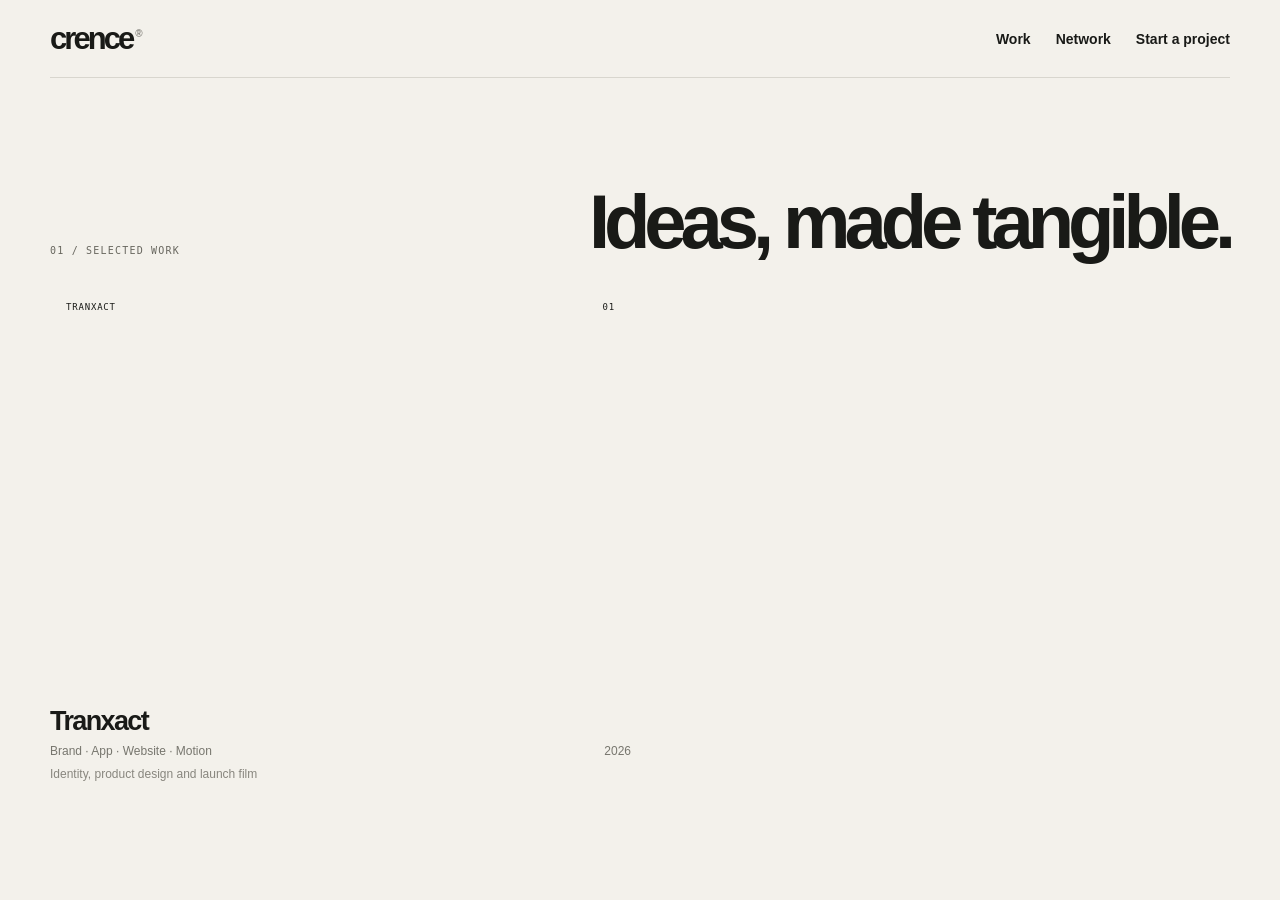
==== index.html @ 2d648608 "Add clickable Tranxact case study modal" ====
<!doctype html>
<html lang="en">
<head>
  <meta charset="utf-8">
  <meta name="viewport" content="width=device-width, initial-scale=1">
  <title>Crence® — Creative, Film & Marketing</title>
  <link rel="stylesheet" href="styles.css">
</head>
<body>
  <div class="wrap">
    <header class="nav">
      <a class="logo" href="#top">crence<sup>®</sup></a>
      <nav class="navlinks"><a href="#work">Work</a><a href="network.html">Network</a><a href="#contact" data-open-contact>Start a project</a></nav>
    </header>
    <main>
      <section class="section" id="work">
        <div class="section-head"><div class="eyebrow">01 / Selected work</div><h2>Ideas, made tangible.</h2></div>
        <div class="projects">
          <article class="project" data-project="tranxact">
            <div class="project-visual"><div class="project-top"><span>TRANXACT</span><span>01</span></div></div>
            <div class="project-title">Tranxact</div>
            <div class="project-meta"><span>Brand · App · Website · Motion</span><span>2026</span></div>
            <div class="project-note">Identity, product design and launch film</div>
          </article>
        </div>
      </section>
    </main>
  </div>
  <div class="project-modal" id="project-modal">
    <div class="project-panel">
      <button class="close" data-close-project>×</button>
      <div class="project-gallery" id="project-gallery"></div>
      <div class="project-info">
        <h2 id="project-modal-title"></h2>
        <div id="project-body"></div>
      </div>
    </div>
  </div>
  <script>
    const projects = {
      tranxact: {
        title: 'Tranxact.',
        body: '<p>Tranxact lets people receive crypto and get naira, send to any bank, pay bills and get paid with a link.</p>',
        media: [
          {type:'img', src:'work/IMG_2050.jpg'},
          {type:'img', src:'work/IMG_2051.jpg'},
          {type:'img', src:'work/IMG_2052.jpg'},
          {type:'img', src:'work/IMG_2053.jpg'},
          {type:'img', src:'work/IMG_2054.jpg'},
          {type:'video', src:'work/tranxact-launch-16x9.mp4'}
        ]
      }
    };
    const modal = document.getElementById('project-modal');
    const gallery = document.getElementById('project-gallery');
    const titleEl = document.getElementById('project-modal-title');
    const bodyEl = document.getElementById('project-body');
    function openProject(id) {
      const d = projects[id]; if (!d) return;
      titleEl.textContent = d.title;
      bodyEl.innerHTML = d.body;
      gallery.innerHTML = d.media.map(m => m.type==='video' ? `<video src="${m.src}" controls playsinline style="width:100%"></video>` : `<img src="${m.src}" style="width:100%">`).join('');
      modal.classList.add('open');
    }
    document.querySelectorAll('[data-project]').forEach(el => el.addEventListener('click', () => openProject(el.dataset.project)));
    document.querySelectorAll('[data-close-project]').forEach(b => b.addEventListener('click', () => modal.classList.remove('open')));
    modal.addEventListener('click', e => { if (e.target === modal) modal.classList.remove('open'); });
  </script>
</body>
</html>
---- styles.css ----
:root{--paper:#f3f1eb;--ink:#191a17;--muted:#77766e;--line:#d8d6ce;--acid:#d9f65b;--dark:#20211f}
    *{box-sizing:border-box}
    html{scroll-behavior:smooth}
    body{margin:0;background:var(--paper);color:var(--ink);font-family:"DM Sans",Arial,sans-serif;-webkit-font-smoothing:antialiased}
    a{color:inherit;text-decoration:none}
    button,a{-webkit-tap-highlight-color:transparent}
    .wrap{width:min(1180px,100% - 52px);margin-inline:auto}
    .mono,.eyebrow{font-family:"DM Mono",monospace;font-size:10px;letter-spacing:.12em;text-transform:uppercase}
    .nav{height:78px;display:flex;align-items:center;justify-content:space-between;border-bottom:1px solid var(--line)}
    .logo{font-size:29px;font-weight:800;letter-spacing:-.09em}
    .logo sup{font-size:10px;letter-spacing:0;margin-left:3px;color:#85847d}.studio-word{font:9px "DM Mono",monospace;letter-spacing:.16em;margin-left:8px;vertical-align:middle;color:var(--muted)}
    .navlinks{display:flex;align-items:center;gap:28px;font-size:12px}
    .navlinks a{transition:opacity .2s}.navlinks a:hover{opacity:.55}
    .nav-cta{border:1px solid var(--ink);border-radius:99px;padding:12px 16px}
    .hero{padding:72px 0 34px}
    .eyebrow{display:flex;align-items:center;gap:10px;color:#68675f}
    .dot{width:7px;height:7px;background:#8bb52a;border-radius:50%;display:inline-block}
    h1{font-size:clamp(60px,10.3vw,132px);line-height:.84;letter-spacing:-.095em;margin:44px 0 30px;font-weight:700}
    h1 em,.serif{font-family:"Instrument Serif",Georgia,serif;font-weight:400;letter-spacing:-.065em}
    .hero-bottom{display:flex;justify-content:space-between;align-items:flex-end;gap:25px;margin:38px 0 32px}
    .hero-bottom p{font-size:15px;line-height:1.7;max-width:420px;margin:0}
    .hero-mark{width:106px;height:106px;flex:0 0 106px;border-radius:50%;background:var(--acid);display:grid;place-content:center;text-align:center;font-size:11px;line-height:1.5;transform:rotate(-9deg)}
    .hero-art{height:clamp(270px,43vw,500px);background:var(--dark);color:var(--paper);position:relative;overflow:hidden;isolation:isolate}
    .hero-art:before,.hero-art:after{content:"";position:absolute;border:1px solid #55574f;border-radius:50%;aspect-ratio:1;left:50%;top:43%;transform:translate(-50%,-50%);z-index:-1}
    .hero-art:before{width:min(72%,650px)}.hero-art:after{width:min(49%,440px)}
    .axis{position:absolute;background:#55574f;opacity:.8}.axis-x{height:1px;left:0;right:0;top:43%}.axis-y{width:1px;top:0;bottom:0;left:50%}
    .sphere{position:absolute;left:50%;top:43%;width:clamp(155px,27vw,320px);aspect-ratio:1;border-radius:50%;transform:translate(-50%,-50%);background:radial-gradient(circle at 31% 25%,#f1f0e6 0,#bcbeb0 16%,#74776b 36%,#383a34 60%,#171815 77%);box-shadow:22px 30px 70px #0008;animation:float 7s ease-in-out infinite}
    @keyframes float{0%,100%{transform:translate(-50%,-50%)}50%{transform:translate(-50%,-53%)}}
    .art-label{position:absolute;top:20px;left:22px}.art-bottom{position:absolute;left:22px;right:22px;bottom:19px;display:flex;justify-content:space-between;align-items:flex-end;gap:20px}
    .art-bottom strong{font-size:clamp(30px,5.4vw,66px);line-height:.82;letter-spacing:-.085em}
    .art-bottom span{font-size:9px;letter-spacing:.12em;text-align:right}
    .section{padding:94px 0}
    .section-head{display:flex;justify-content:space-between;align-items:flex-end;gap:24px;margin-bottom:30px}
    .section-head h2{font-size:clamp(40px,6.5vw,76px);line-height:.9;letter-spacing:-.08em;margin:16px 0 0;font-weight:600}
    .section-head p{max-width:300px;font-size:12px;line-height:1.7;color:#68675f;margin:0}
    .projects{display:grid;grid-template-columns:1fr 1fr;gap:50px 18px}
    .project:nth-child(even){margin-top:88px}
    .project-visual{height:clamp(230px,36vw,405px);position:relative;overflow:hidden;display:flex;align-items:center;justify-content:center}
    .v-tx{background:#d9d5ca}.v-form{background:var(--acid)}.v-obj{background:#d9d5f1}.v-film{background:#333441}
    .phone-back{position:absolute;width:36%;height:72%;border-radius:22px;background:#22231f;transform:rotate(8deg) translate(26px,8px);color:#f3f1eb;padding:18px;font-size:10px;box-shadow:12px 16px 28px #0002}
    .phone{position:relative;z-index:1;width:36%;height:72%;border:5px solid #23241f;border-radius:22px;background:#f9f8f2;padding:13px;color:#24251f;transform:rotate(-7deg);box-shadow:12px 18px 30px #0002}
    .phone-label{font:8px "DM Mono",monospace;letter-spacing:.08em}.balance-label{font-size:8px;color:#777;margin-top:23px}.balance{font-size:clamp(18px,3.2vw,32px);font-weight:700;letter-spacing:-.07em;margin:3px 0 17px}.ui-line{height:5px;border-radius:9px;background:#e2e0d8;margin:8px 0}.phone-cta{font-size:8px;text-align:center;padding:10px;background:var(--acid);border-radius:7px;margin-top:16px}
    .poster{position:absolute;inset:0;display:flex;align-items:center;justify-content:center;flex-direction:column;text-align:center}.poster-word{font-size:clamp(38px,7.8vw,92px);line-height:.78;letter-spacing:-.105em;font-weight:800}.poster small{font:9px "DM Mono",monospace;letter-spacing:.15em;margin-top:20px}
    .obj-sun{position:absolute;width:58%;aspect-ratio:1;border-radius:50%;background:#fa835b;right:-10%;top:5%}.bottle{position:relative;z-index:1;width:23%;height:59%;border-radius:12px 12px 22px 22px;background:linear-gradient(90deg,#20211e,#737469 45%,#292a25);box-shadow:16px 20px 30px #0003}.bottle:before{content:"";position:absolute;width:37%;height:17%;left:31%;top:-16%;background:#292a25;border-radius:4px 4px 0 0}.bottle:after{content:"CR.";position:absolute;top:44%;left:0;right:0;text-align:center;font-size:clamp(13px,2.3vw,24px);font-weight:800;color:#f3f1eb}
    .film-gradient{position:absolute;inset:0;background:linear-gradient(145deg,#bfc0d6 0%,#e7a58d 45%,#343441 100%)}.film-gradient:after{content:"";position:absolute;width:150%;height:75%;left:-20%;bottom:-45%;border-radius:50%;background:#242530}.film-sun{position:absolute;z-index:1;right:20%;top:15%;width:26%;aspect-ratio:1;border-radius:50%;background:radial-gradient(circle at 30% 30%,#fff0cb,#ff9a69 42%,#b85556 76%);box-shadow:0 0 70px #ffbd8b88}
    .film-copy{position:absolute;z-index:2;left:8%;bottom:10%;font-size:clamp(25px,4.3vw,52px);line-height:.84;letter-spacing:-.08em;font-weight:700;color:#f3f1eb}
    .project-top{position:absolute;top:16px;left:16px;right:16px;display:flex;justify-content:space-between;font:9px "DM Mono",monospace;letter-spacing:.09em}
    .project-title{font-size:25px;letter-spacing:-.06em;font-weight:700;margin-top:15px}.project-meta{display:flex;justify-content:space-between;gap:10px;margin-top:7px;color:var(--muted);font-size:11px}
    .project-note{font-size:10px;color:#88867e;margin-top:9px}
    .v-tx2{background:radial-gradient(70% 60% at 50% 100%,#3a2a7a 0,#0c0c0e 70%)}
    .tx-shot{position:absolute;top:50%;left:50%;width:min(24%,150px);border-radius:16px;border:4px solid #1d1e23;box-shadow:14px 20px 40px #0008;overflow:hidden;background:#000}
    .tx-shot img{display:block;width:100%}
    .tx-a{transform:translate(-100%,-48%) rotate(-6deg)}.tx-b{transform:translate(4%,-44%) rotate(6deg)}
    @media(max-width:650px){.tx-shot{width:36%;border-width:2px;border-radius:9px}}
    .services{border-top:1px solid var(--line);margin-top:26px}
    .service{display:grid;grid-template-columns:45px 1fr 24px;gap:16px;align-items:center;padding:23px 0;border-bottom:1px solid var(--line)}
    .service-num{font:10px "DM Mono",monospace;color:var(--muted)}.service h3{font-size:clamp(21px,3.4vw,34px);letter-spacing:-.06em;margin:0;font-weight:600}.service p{font-size:12px;line-height:1.6;color:var(--muted);margin:6px 0 0}
    .about{display:grid;grid-template-columns:1fr 1fr;gap:40px;border-top:1px solid var(--line);padding-top:24px}
    .about h2{font-size:clamp(35px,5.4vw,60px);letter-spacing:-.08em;line-height:.92;margin:14px 0}
    .about-copy{font-size:14px;line-height:1.8;color:#5f5e57;max-width:470px}
    .contact{background:var(--dark);color:var(--paper);padding:55px 34px;margin-bottom:24px;position:relative;overflow:hidden}
    .contact:after{content:"C";font-size:clamp(230px,37vw,460px);line-height:.7;font-weight:800;letter-spacing:-.12em;color:#ffffff08;position:absolute;right:4%;bottom:-10%;pointer-events:none}
    .contact h2{font-size:clamp(48px,8.4vw,100px);line-height:.84;letter-spacing:-.09em;margin:30px 0;position:relative;z-index:1}
    .contact p{font-size:13px;line-height:1.7;color:#c2c1b9;max-width:360px;position:relative;z-index:1}
    .contact-btn{display:inline-flex;align-items:center;gap:0;background:var(--acid);color:var(--ink);border-radius:99px;padding:15px 19px;font-size:12px;margin-top:16px;position:relative;z-index:1}
    footer{border-top:1px solid var(--line);padding:25px 0 35px;display:flex;justify-content:space-between;align-items:center;gap:18px;font-size:11px;color:#6b6961}
    .footer-socials{display:flex;align-items:center;gap:18px}
    .footer-socials a{transition:color .2s ease,opacity .2s ease}
    .footer-socials a:hover{color:var(--ink);opacity:.65}
    @media(max-width:650px){.footer-socials{gap:14px;flex-wrap:wrap}}
    .reveal{opacity:0;transform:translateY(18px);transition:opacity .65s ease,transform .65s ease}.reveal.visible{opacity:1;transform:translateY(0)}
    @media(prefers-reduced-motion:reduce){html{scroll-behavior:auto}.sphere{animation:none}.reveal{opacity:1;transform:none;transition:none}}
    @media(max-width:650px){.wrap{width:calc(100% - 36px)}.nav{height:67px}.navlinks{gap:13px;font-size:10px}.navlinks .hide{display:none}.nav-cta{padding:10px 12px}.hero{padding-top:49px}h1{margin-top:35px}.hero-bottom{align-items:flex-start}.hero-bottom p{font-size:13px}.hero-mark{width:78px;height:78px;flex-basis:78px;font-size:9px}.art-label{left:15px;top:15px}.art-bottom{left:15px;right:15px;bottom:15px}.art-bottom span{font-size:8px;max-width:105px}.section{padding:62px 0}.section-head{align-items:flex-start;flex-direction:column}.projects{gap:32px 12px}.project:nth-child(even){margin-top:40px}.project-title{font-size:19px}.project-meta{font-size:9px;flex-direction:column;gap:4px}.project-note{font-size:9px}.phone,.phone-back{width:43%;height:69%;padding:10px}.balance{font-size:18px}.service{grid-template-columns:27px 1fr;gap:9px}.about{grid-template-columns:1fr;gap:10px}.contact{padding:38px 21px}.contact h2{font-size:clamp(49px,13vw,75px)}footer{align-items:center;flex-direction:column;text-align:center}}

    /* Crence refinement */
    .nav{position:relative}
    .logo{font-size:31px;letter-spacing:-.095em}
    .navlinks{gap:25px}
    .navlinks a{font-weight:600}
    .nav-cta{padding:11px 17px}
    .hero{padding-top:82px}
    h1{font-size:clamp(58px,9.1vw,116px);line-height:.88;letter-spacing:-.09em;max-width:1000px}
    .hero-bottom p{max-width:490px;font-size:16px}
    .hero-mark{font-size:10px;letter-spacing:.04em}
    .hero-art{border-radius:2px}
    .section-head h2{font-weight:600}
    .project-visual{border-radius:2px}
    .project-title{font-size:27px}
    .service{grid-template-columns:54px 1fr; padding:28px 0}
    .service h3{font-size:clamp(24px,3.5vw,37px)}
    .service p{max-width:650px;font-size:13px}
    .about{scroll-margin-top:30px}

    .business-growth{border-top:1px solid var(--line);padding-top:26px}
    .business-intro{display:flex;justify-content:space-between;align-items:flex-end;gap:28px;margin:18px 0 34px}
    .business-intro h2{font-size:clamp(42px,6.5vw,78px);line-height:.9;letter-spacing:-.085em;margin:0;max-width:760px}
    .business-intro h2 em{font-family:"Instrument Serif",Georgia,serif;font-weight:400}
    .business-intro p{max-width:330px;margin:0;color:#68675f;font-size:13px;line-height:1.75}
    .growth-grid{display:grid;grid-template-columns:repeat(3,1fr);border-top:1px solid var(--line);border-bottom:1px solid var(--line)}
    .growth-card{padding:23px 20px 25px 0;min-height:205px;border-right:1px solid var(--line)}
    .growth-card:not(:first-child){padding-left:20px}
    .growth-card:nth-child(3n){border-right:0}
    .growth-card:nth-child(n+4){border-top:1px solid var(--line)}
    .growth-card:nth-child(4){padding-left:0}
    .growth-num{font:10px "DM Mono",monospace;color:var(--muted)}
    .growth-card h3{font-size:clamp(19px,2.2vw,25px);letter-spacing:-.06em;line-height:1.05;margin:30px 0 10px}
    .growth-card p{font-size:12px;line-height:1.7;color:#68675f;margin:0;max-width:245px}
    .growth-foot{display:flex;justify-content:space-between;align-items:center;gap:20px;margin-top:26px}
    .growth-foot p{font-size:13px;color:#68675f;line-height:1.6;margin:0;max-width:500px}
    .growth-link{display:inline-flex;align-items:center;border:1px solid var(--ink);border-radius:99px;padding:13px 18px;font-size:11px;white-space:nowrap;transition:background .2s,color .2s}
    .growth-link:hover{background:var(--ink);color:var(--paper)}
    @media(max-width:800px){.growth-grid{grid-template-columns:1fr 1fr}.growth-card:nth-child(3n){border-right:1px solid var(--line)}.growth-card:nth-child(2n){border-right:0}.growth-card:nth-child(n+3){border-top:1px solid var(--line)}.growth-card:nth-child(odd){padding-left:0}.growth-card:nth-child(even){padding-left:20px}.business-intro{align-items:flex-start;flex-direction:column}}
    @media(max-width:520px){.growth-card{min-height:0;padding:19px 12px 21px 0}.growth-card:nth-child(odd){padding-left:0}.growth-card:nth-child(even){padding-left:12px}.growth-card h3{font-size:19px;margin-top:23px}.growth-card p{font-size:11px}.growth-foot{align-items:flex-start;flex-direction:column}.growth-link{font-size:10px}}
    .about-copy{font-size:15px}
    .contact{border-radius:2px;padding:65px 48px}
    .contact-btn{background:var(--acid);transition:transform .25s ease,background .25s ease}
    .contact-btn:hover{transform:translateY(-3px);background:#e4ff78}
    footer .logo{color:var(--ink)}
    @media(max-width:650px){
      .hero{padding-top:54px}
      h1{font-size:clamp(51px,11.6vw,78px);line-height:.9}
      .hero-bottom p{font-size:13px}
      .navlinks{gap:12px}
      .navlinks .hide{display:none}
      .nav-cta{font-size:10px}
      .project-title{font-size:19px}
      .service{grid-template-columns:30px 1fr;padding:22px 0}
      .service p{font-size:11px}
      .contact{padding:40px 22px}
    }


    /* Signature statement, larger footer socials and contact form */
    .signature-line{padding:76px 0 68px;border-top:1px solid var(--line);text-align:center}
    .signature-line h2{font-size:clamp(82px,18vw,220px);line-height:.82;letter-spacing:-.105em;margin:0;font-weight:800;text-transform:lowercase}
    footer{display:flex;flex-direction:column;align-items:center;justify-content:center;text-align:center;gap:18px}
    footer>span{display:block;width:100%;text-align:center}
    .footer-socials{display:flex;align-items:center;justify-content:center;width:100%;gap:25px}
    .footer-socials a{font-size:16px;font-weight:700;letter-spacing:-.035em}
    .footer-socials a.social-icon{display:inline-flex;align-items:center;justify-content:center;width:34px;height:34px}
    .footer-socials a.social-icon svg{width:25px;height:25px;display:block;fill:currentColor}
    .footer-socials a.social-icon:hover{transform:translateY(-2px)}
    footer .logo{font-size:28px!important}
    .contact-modal{position:fixed;inset:0;z-index:1000;background:rgba(15,15,14,.72);display:none;align-items:center;justify-content:center;padding:20px;backdrop-filter:blur(8px)}
    .contact-modal.open{display:flex}
    .contact-panel{position:relative;background:var(--paper);color:var(--ink);width:min(100%,620px);max-height:90vh;overflow:auto;padding:34px;border:1px solid var(--line);box-shadow:0 24px 90px #0004}
    .contact-panel h2{font-size:clamp(36px,6vw,58px);letter-spacing:-.08em;line-height:.9;margin:16px 0 10px}
    .contact-panel>p{font-size:13px;line-height:1.65;color:#68675f;margin:0 0 24px}
    .form-grid{display:grid;grid-template-columns:1fr 1fr;gap:15px}
    .form-field{display:flex;flex-direction:column;gap:7px}
    .form-field.full{grid-column:1/-1}
    .form-field label{font:10px "DM Mono",monospace;text-transform:uppercase;letter-spacing:.08em;color:#66645d}
    .form-field input,.form-field select,.form-field textarea{width:100%;border:1px solid #d3d0c6;background:transparent;color:var(--ink);border-radius:0;padding:13px 12px;font:13px "DM Sans",sans-serif;outline:none}
    .form-field input:focus,.form-field select:focus,.form-field textarea:focus{border-color:var(--ink)}
    .form-field textarea{min-height:110px;resize:vertical}
    .form-actions{display:flex;align-items:center;justify-content:space-between;gap:15px;margin-top:20px}
    .form-submit{border:0;border-radius:99px;background:var(--acid);color:var(--ink);padding:14px 20px;font:700 12px "DM Sans",sans-serif;cursor:pointer}
    .form-close{position:absolute;right:18px;top:16px;border:1px solid var(--line);background:transparent;border-radius:50%;width:36px;height:36px;font-size:20px;cursor:pointer}
    @media(max-width:650px){.signature-line{padding:54px 0}.signature-line h2{font-size:clamp(52px,14vw,94px)}.footer-socials{gap:20px}.footer-socials a{font-size:17px}.footer-socials a.social-icon{width:38px;height:38px}.footer-socials a.social-icon svg{width:28px;height:28px}.contact-panel{padding:27px 20px}.form-grid{grid-template-columns:1fr}.form-field.full{grid-column:auto}.form-actions{align-items:flex-start;flex-direction:column}}


    /* Refinements: clearer service range, more breathing room and readable body copy */
    body{font-size:16px}
    .navlinks{font-size:14px}
    .section-head p{font-size:15px;line-height:1.8}
    .project-meta{font-size:12px}
    .project-note{font-size:12px}
    .service{grid-template-columns:54px 1fr;gap:20px;padding:30px 0}
    .service h3{font-size:clamp(25px,3.2vw,36px)}
    .service p{font-size:15px;line-height:1.75;max-width:760px}
    .business-growth{padding-top:34px}
    .business-intro{align-items:flex-start;flex-direction:column;gap:18px;margin:22px 0 42px}
    .business-intro h2{max-width:900px}
    .business-intro p{max-width:620px;font-size:16px;line-height:1.8}
    .growth-grid{grid-template-columns:repeat(2,minmax(0,1fr));gap:0 34px;border:0}
    .growth-card,.growth-card:not(:first-child),.growth-card:nth-child(4){min-height:0;padding:30px 10px 34px 0;border:0;border-top:1px solid var(--line)}
    .growth-card:nth-child(even){padding-left:22px}
    .growth-card:nth-child(3n){border-right:0}
    .growth-card h3{font-size:clamp(23px,2.6vw,31px);margin:22px 0 12px;line-height:1.08}
    .growth-card p{font-size:15px;line-height:1.8;max-width:390px}
    .growth-foot{margin-top:24px;padding-top:22px;border-top:1px solid var(--line)}
    .growth-foot p{font-size:15px;line-height:1.75}
    .growth-link{font-size:13px;padding:15px 20px}
    .about-copy{font-size:17px;line-height:1.85}
    .contact p{font-size:16px;line-height:1.8}
    .contact-btn{font-size:14px;padding:16px 22px}
    footer{gap:17px;padding:32px 0 38px}
    .footer-description{font-size:15px;line-height:1.7}
    .footer-socials{gap:26px}
    .footer-socials a.social-icon{width:42px;height:42px}
    .footer-socials a.social-icon svg{width:30px;height:30px}
    .back-top{display:inline-flex;align-items:center;gap:8px;font-size:13px;color:#77766e;margin-top:1px;transition:color .2s}
    .back-top:hover{color:var(--ink)}
    .contact-panel>p{font-size:15px;line-height:1.75}
    .form-field label{font-size:11px}
    .form-field input,.form-field select,.form-field textarea{font-size:15px}
    @media(max-width:800px){.growth-grid{grid-template-columns:1fr 1fr}.growth-card:nth-child(even){padding-left:18px}.business-intro{gap:16px}}
    @media(max-width:650px){
      .navlinks{font-size:12px}
      .hero-bottom p{font-size:15px}
      .section-head p{font-size:14px}
      .project-meta{font-size:11px}
      .project-note{font-size:11px}
      .service{grid-template-columns:30px 1fr;gap:12px;padding:24px 0}
      .service h3{font-size:23px}
      .service p{font-size:14px;line-height:1.7}
      .business-intro h2{font-size:clamp(40px,11vw,62px)}
      .business-intro p{font-size:15px}
      .growth-grid{grid-template-columns:1fr;gap:0}
      .growth-card,.growth-card:not(:first-child),.growth-card:nth-child(4),.growth-card:nth-child(even){padding:24px 0 26px;border-top:1px solid var(--line)}
      .growth-card h3{font-size:24px;margin:17px 0 9px}
      .growth-card p{font-size:14px;line-height:1.75;max-width:100%}
      .growth-foot p{font-size:14px}
      .growth-link{font-size:13px}
      .about-copy{font-size:16px}
      .contact p{font-size:15px}
      footer{align-items:center;flex-direction:column;text-align:center}
      .footer-description{font-size:14px}
      .footer-socials{gap:24px}
      .back-top{font-size:13px}
    }
/* Crence Network page */
.network-hero{padding:80px 0 60px}
.network-hero h1{font-size:clamp(52px,8.5vw,108px);line-height:.86;letter-spacing:-.09em;margin:28px 0 24px;max-width:920px}
.network-hero p{font-size:17px;line-height:1.75;max-width:560px;color:#5f5e57;margin:0 0 32px}
.network-cta{display:inline-flex;align-items:center;background:var(--acid);color:var(--ink);border-radius:99px;padding:16px 22px;font-size:14px;font-weight:700;transition:transform .25s,background .25s}
.network-cta:hover{transform:translateY(-3px);background:#e4ff78}
.categories{display:grid;grid-template-columns:repeat(4,1fr);gap:16px;margin-top:20px}
.category{padding:28px 22px;border:1px solid var(--line);background:#faf9f5;transition:border-color .2s,transform .2s}
.category:hover{border-color:var(--ink);transform:translateY(-2px)}
.category h3{font-size:18px;letter-spacing:-.04em;margin:0 0 8px;font-weight:600}
.category p{font-size:13px;line-height:1.6;color:#68675f;margin:0}
.steps{display:grid;grid-template-columns:repeat(4,1fr);gap:0;border-top:1px solid var(--line);margin-top:20px}
.step{padding:32px 24px 28px 0;border-right:1px solid var(--line)}
.step:last-child{border-right:0}
.step-num{font:10px "DM Mono",monospace;color:var(--muted);letter-spacing:.12em}
.step h3{font-size:22px;letter-spacing:-.05em;margin:18px 0 10px;font-weight:600}
.step p{font-size:14px;line-height:1.7;color:#68675f;margin:0}
.note{font-size:13px;line-height:1.7;color:#77766e;margin-top:28px;max-width:640px;padding-top:20px;border-top:1px solid var(--line)}
.apply-section{background:var(--dark);color:var(--paper);padding:80px 0;margin-top:40px}
.apply-section h2{font-size:clamp(42px,6vw,72px);line-height:.9;letter-spacing:-.08em;margin:16px 0 20px}
.apply-section > .wrap > p{font-size:16px;line-height:1.75;color:#c2c1b9;max-width:520px;margin:0 0 36px}
.apply-form{display:grid;grid-template-columns:1fr 1fr;gap:18px;max-width:780px}
.apply-field{display:flex;flex-direction:column;gap:8px}
.apply-field.full{grid-column:1/-1}
.apply-field label{font:10px "DM Mono",monospace;text-transform:uppercase;letter-spacing:.08em;color:#b7b7ad}
.apply-field input,.apply-field select,.apply-field textarea{width:100%;border:1px solid #3a3b36;background:transparent;color:var(--paper);padding:14px 12px;font:15px "DM Sans",sans-serif;outline:none;border-radius:0}
.apply-field input:focus,.apply-field select:focus,.apply-field textarea:focus{border-color:var(--acid)}
.apply-field textarea{min-height:120px;resize:vertical}
.apply-actions{grid-column:1/-1;display:flex;align-items:center;gap:20px;margin-top:10px}
.apply-submit{border:0;border-radius:99px;background:var(--acid);color:var(--ink);padding:16px 24px;font:700 14px "DM Sans",sans-serif;cursor:pointer;transition:transform .2s,background .2s}
.apply-submit:hover:not(:disabled){transform:translateY(-2px);background:#e4ff78}
.apply-submit:disabled{opacity:.6;cursor:not-allowed}
.form-status{font-size:14px;min-height:1.4em}
.form-status.success{color:var(--acid)}
.form-status.error{color:#ff9a69}
.final-cta{padding:100px 0;text-align:center}
.final-cta h2{font-size:clamp(48px,7vw,92px);line-height:.86;letter-spacing:-.09em;margin:0 0 20px}
.final-cta p{font-size:17px;line-height:1.75;color:#5f5e57;max-width:480px;margin:0 auto 32px}
@media(max-width:900px){
  .categories{grid-template-columns:repeat(2,1fr)}
  .steps{grid-template-columns:1fr 1fr}
  .step{border-right:0;border-bottom:1px solid var(--line);padding:28px 0}
  .step:nth-child(odd){padding-right:20px}
}
@media(max-width:650px){
  .network-hero{padding-top:50px}
  .network-hero h1{font-size:clamp(42px,11vw,68px)}
  .categories{grid-template-columns:1fr}
  .steps{grid-template-columns:1fr}
  .apply-form{grid-template-columns:1fr}
  .apply-field.full{grid-column:auto}
  .final-cta{padding:70px 0}
}

/* Portfolio interactivity */
.project{cursor:pointer;transition:transform .35s ease}
.project:hover{transform:translateY(-6px)}
.project-visual{transition:transform .5s ease,box-shadow .4s ease}
.project:hover .project-visual{box-shadow:0 20px 50px #0002;transform:scale(1.015)}
.project-title{transition:color .2s}
.project:hover .project-title{color:#000}

/* Project modal */
.project-modal{position:fixed;inset:0;z-index:1100;background:rgba(15,15,14,.78);display:none;align-items:center;justify-content:center;padding:24px;backdrop-filter:blur(10px)}
.project-modal.open{display:flex}
.project-panel{position:relative;background:var(--paper);color:var(--ink);width:min(100%,920px);max-height:92vh;overflow:auto;border:1px solid var(--line);box-shadow:0 30px 100px #0005}
.project-panel .close{position:absolute;right:16px;top:16px;border:1px solid var(--line);background:transparent;border-radius:50%;width:38px;height:38px;font-size:20px;cursor:pointer;z-index:2}
.project-gallery{display:flex;flex-direction:column;gap:0}
.project-gallery img,.project-gallery video{width:100%;display:block;background:#111}
.project-info{padding:36px 40px 48px}
.project-info h2{font-size:clamp(36px,5vw,56px);letter-spacing:-.07em;line-height:.9;margin:12px 0 16px}
.project-info .meta{font:11px "DM Mono",monospace;letter-spacing:.1em;color:var(--muted);margin-bottom:18px}
.project-info p{font-size:16px;line-height:1.75;color:#5f5e57;max-width:640px;margin:0 0 14px}
.project-info .role{margin-top:24px;padding-top:20px;border-top:1px solid var(--line);font-size:14px;color:#68675f}

/* Brands / clients */
.clients{border-top:1px solid var(--line);padding:70px 0 40px}
.clients-head{display:flex;justify-content:space-between;align-items:flex-end;gap:24px;margin-bottom:36px}
.clients-head h2{font-size:clamp(36px,5.5vw,64px);letter-spacing:-.07em;line-height:.92;margin:12px 0 0}
.clients-logos{display:flex;flex-wrap:wrap;align-items:center;justify-content:center;gap:48px 56px;padding:20px 0}
.client-logo{font-size:18px;font-weight:700;letter-spacing:-.04em;color:#3a3b36;opacity:.55;transition:opacity .2s}
.client-logo:hover{opacity:1}
@media(max-width:650px){
  .project-info{padding:28px 22px 36px}
  .clients-logos{gap:28px 32px}
  .clients-head{flex-direction:column;align-items:flex-start}
}
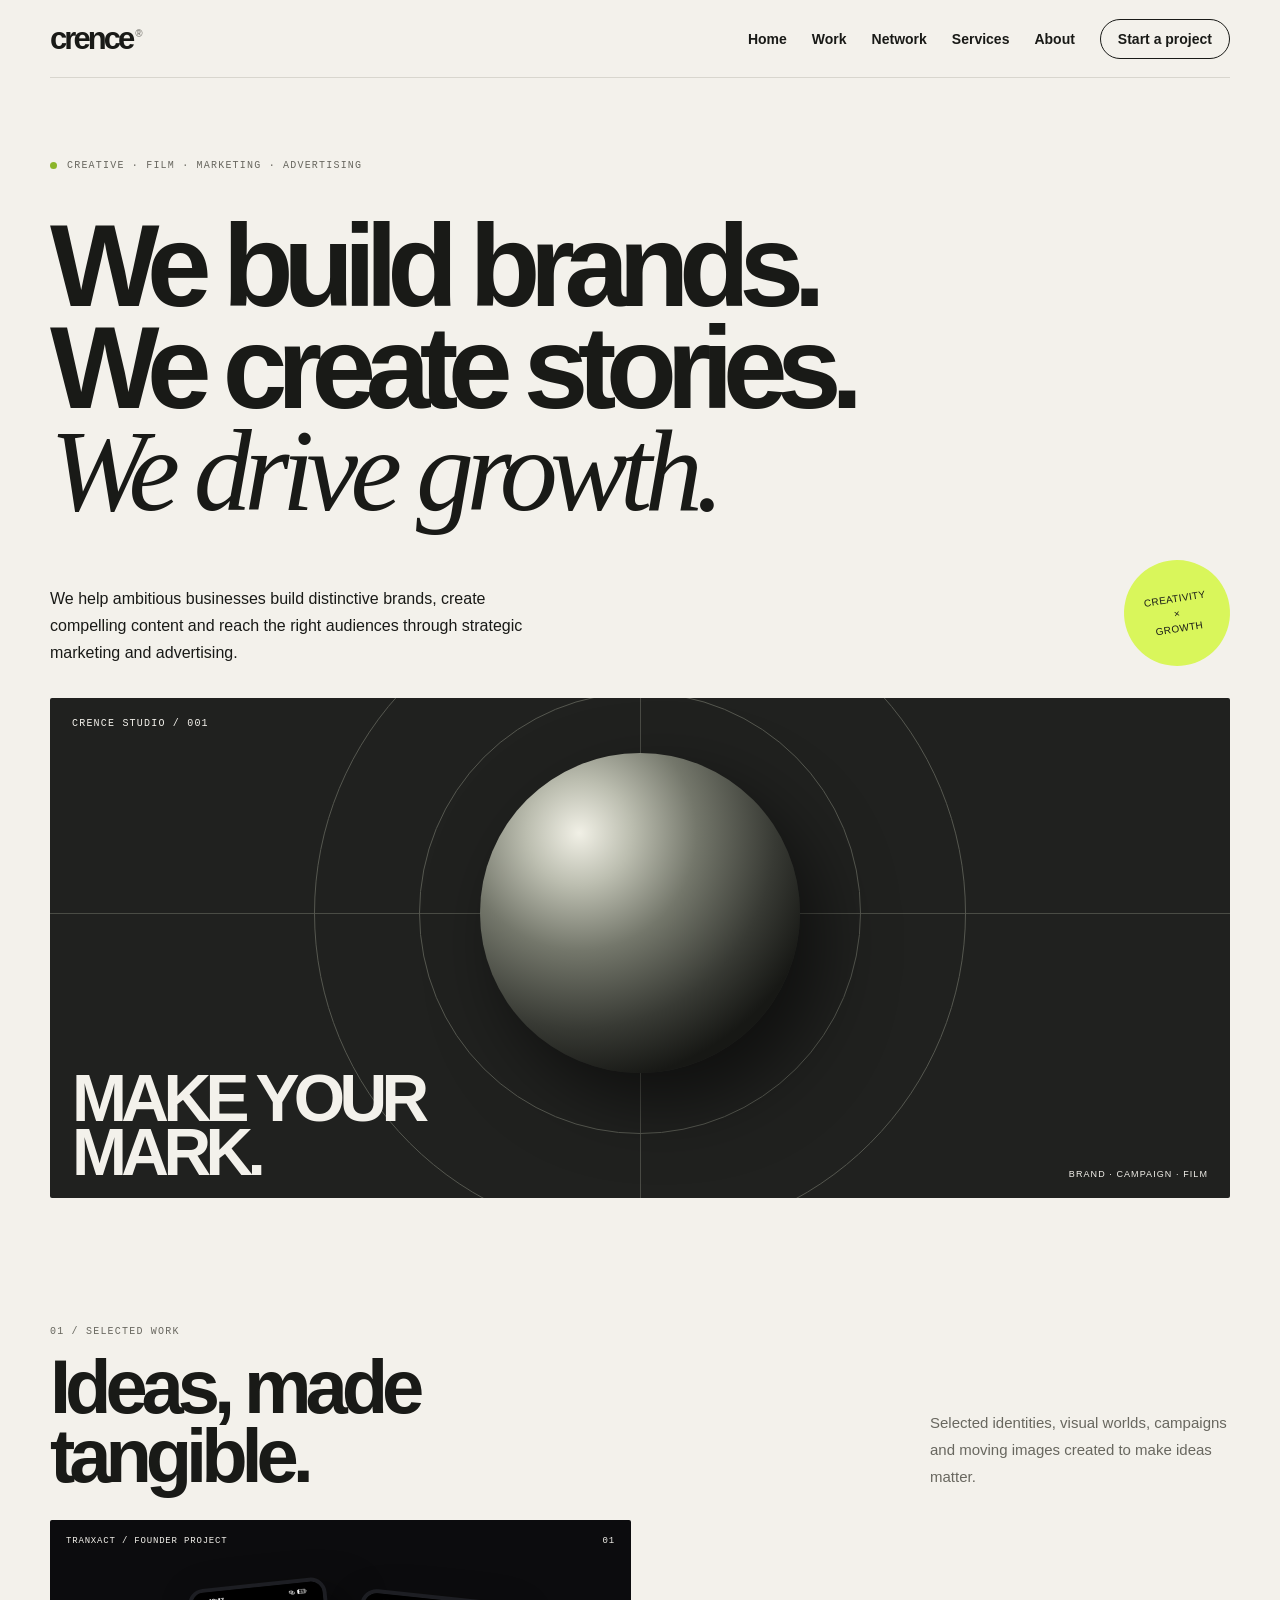
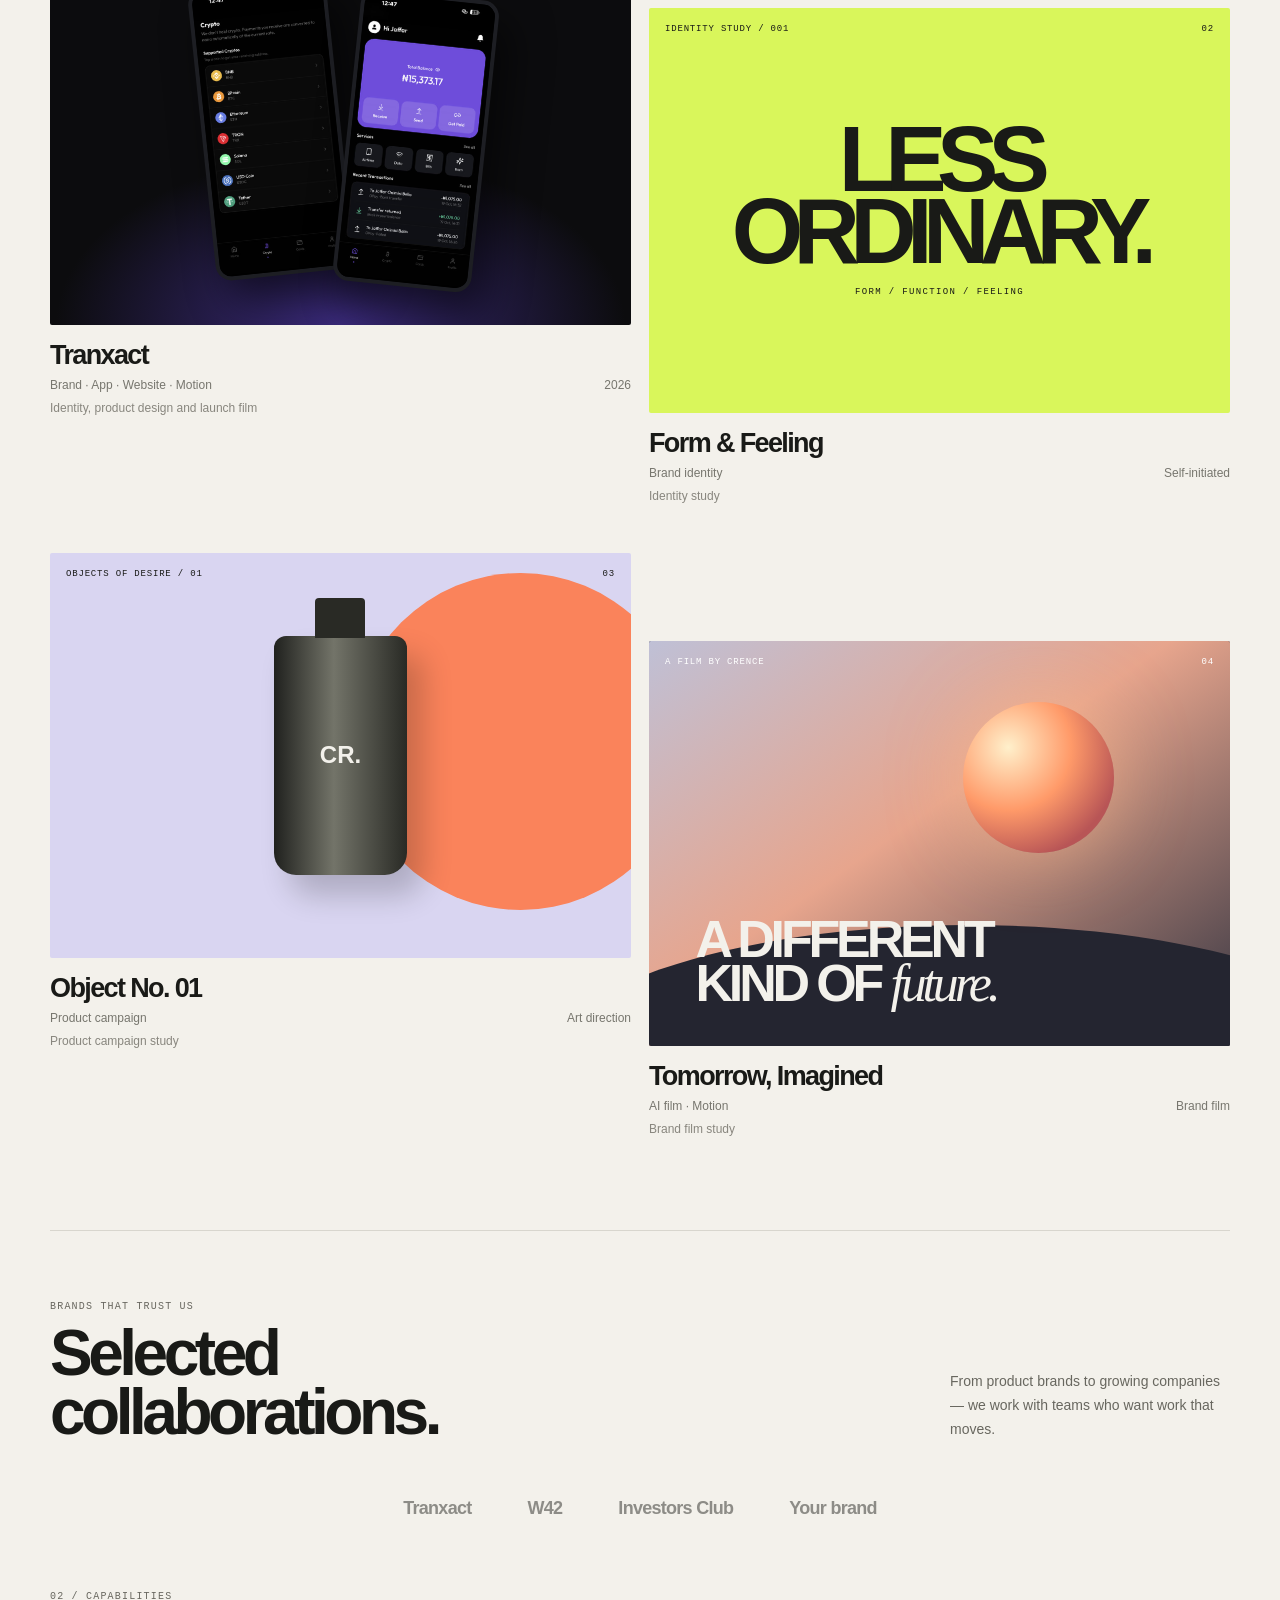
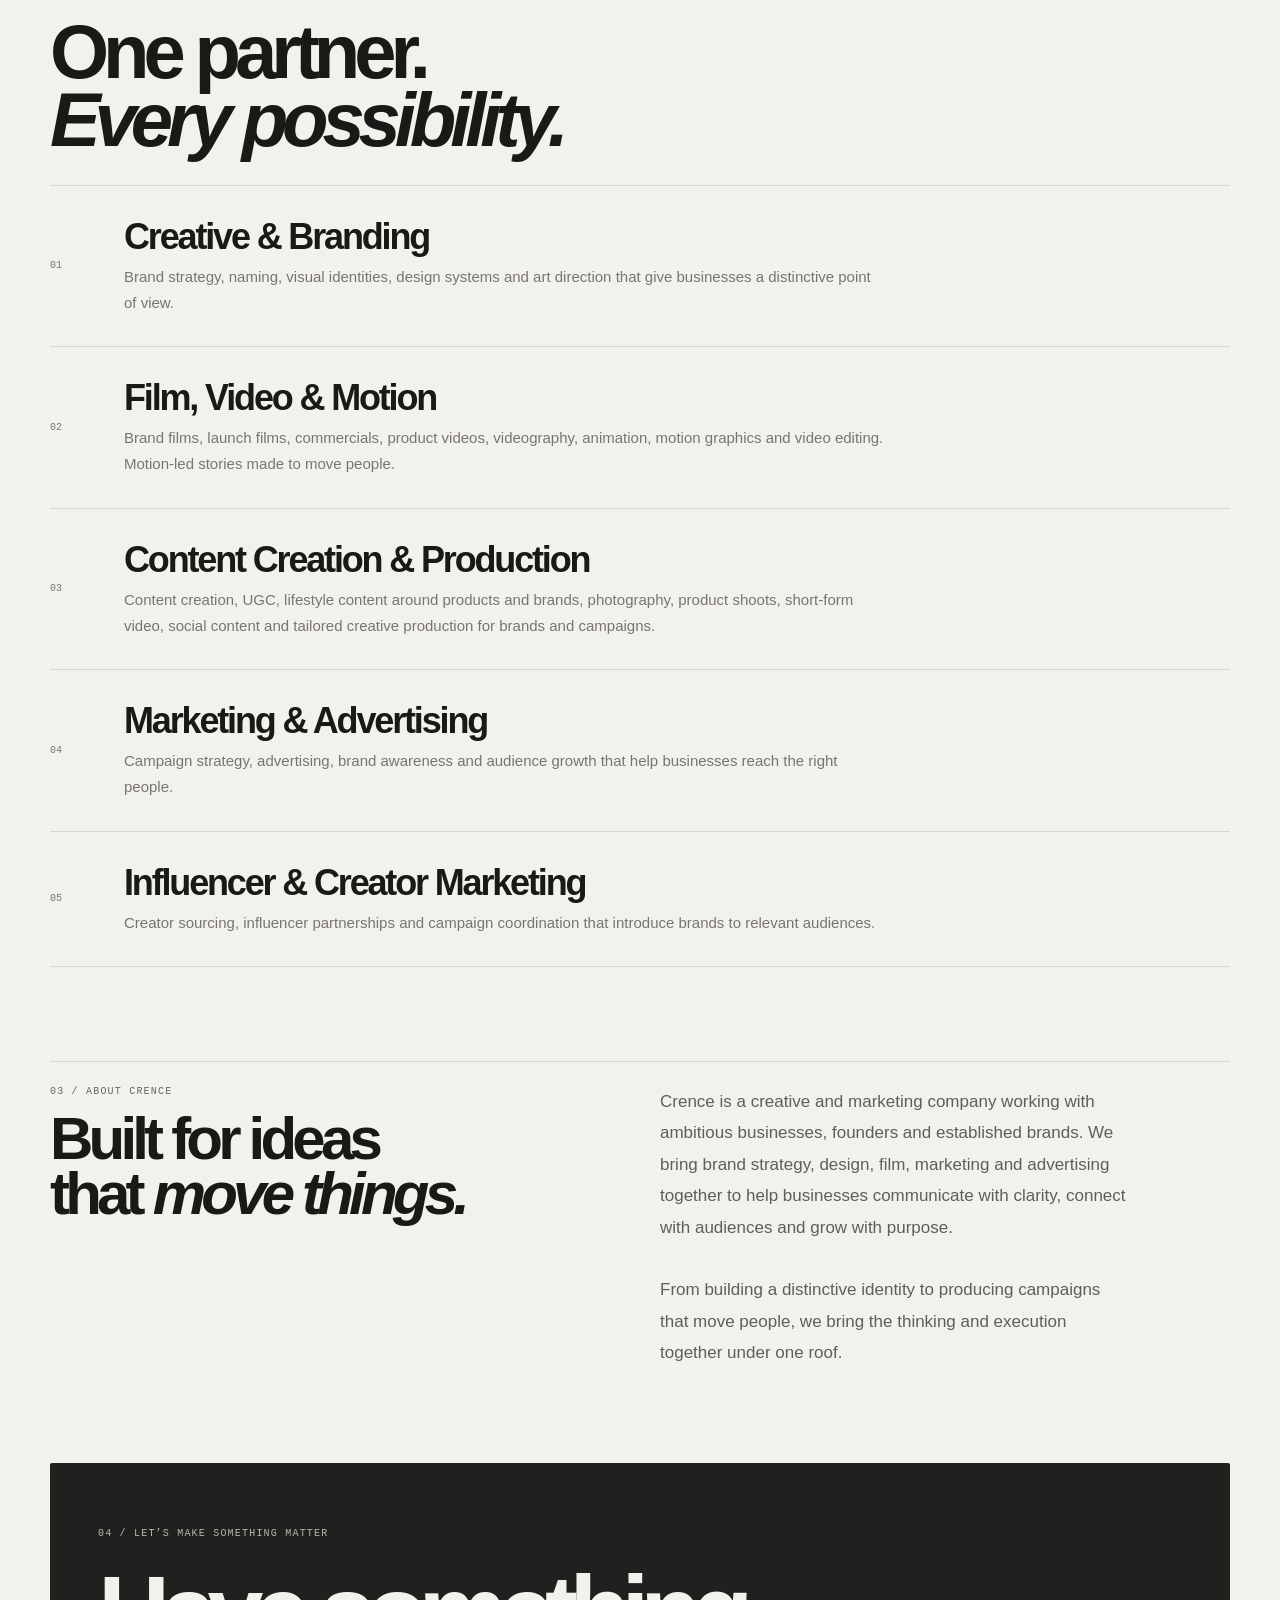
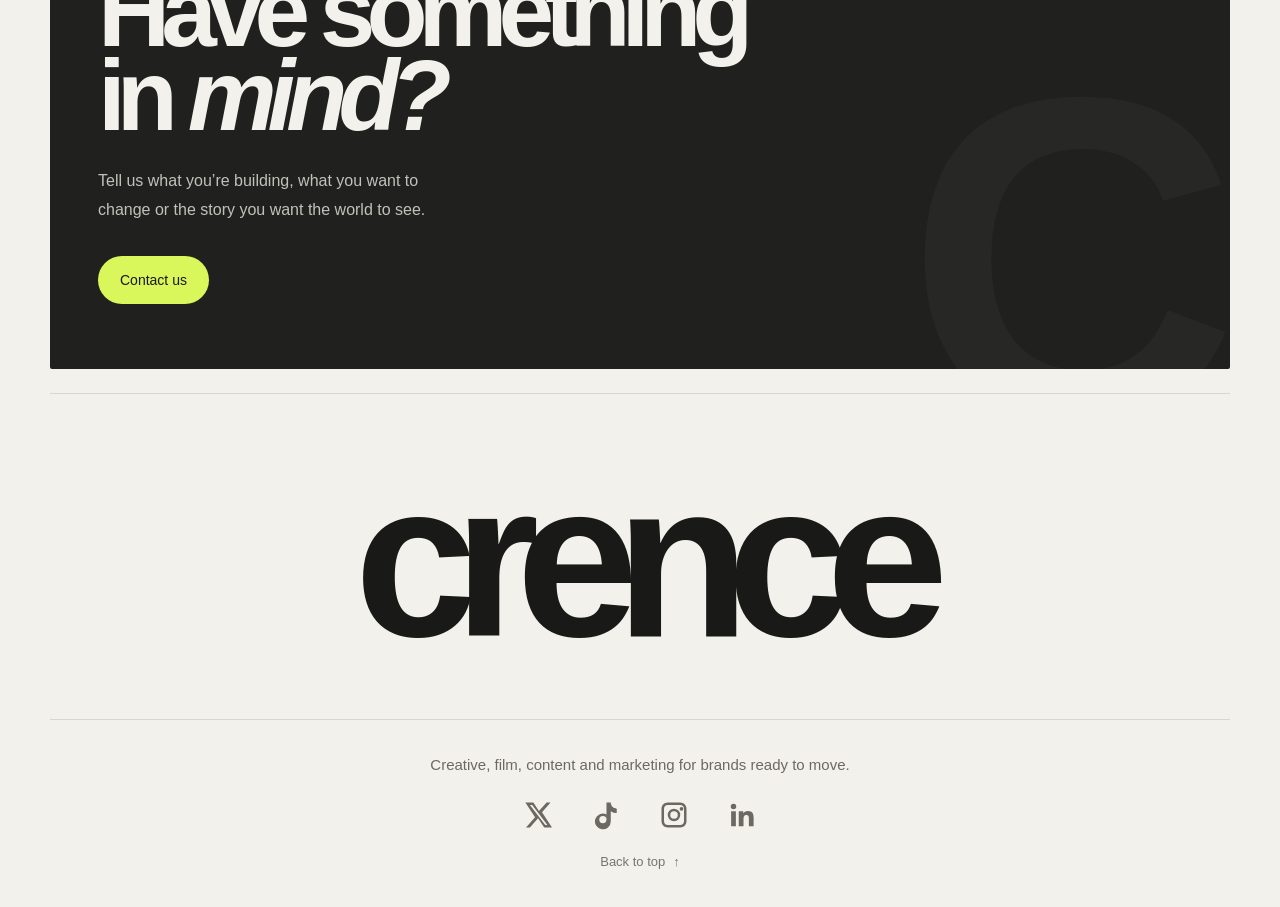
==== commit 92842d35: "Add files via upload" ====
--- a/index.html
+++ b/index.html
@@ -3,68 +3,252 @@
 <head>
   <meta charset="utf-8">
   <meta name="viewport" content="width=device-width, initial-scale=1">
-  <title>Crence® — Creative, Film & Marketing</title>
+  <meta name="theme-color" content="#f3f1eb">
+  <meta name="description" content="Crence is a creative and marketing company building brands, creating stories and driving growth through branding, film, marketing and advertising.">
+  <title>Crence® — Creative, Film &amp; Marketing</title>
+  <link rel="preconnect" href="https://fonts.googleapis.com">
+  <link rel="preconnect" href="https://fonts.gstatic.com" crossorigin>
+  <link href="https://fonts.googleapis.com/css2?family=DM+Mono:wght@400;500&family=DM+Sans:wght@400;500;600;700;800&family=Instrument+Serif:ital@0;1&display=swap" rel="stylesheet">
   <link rel="stylesheet" href="styles.css">
+
 </head>
 <body>
   <div class="wrap">
     <header class="nav">
-      <a class="logo" href="#top">crence<sup>®</sup></a>
-      <nav class="navlinks"><a href="#work">Work</a><a href="network.html">Network</a><a href="#contact" data-open-contact>Start a project</a></nav>
+      <a class="logo" href="#top" aria-label="Crence home">crence<sup>®</sup></a>
+      <nav class="navlinks" aria-label="Main navigation">
+        <a class="hide" href="#top">Home</a><a href="#work">Work</a><a href="network.html">Network</a><a class="hide" href="#capabilities">Services</a><a class="hide" href="#about">About</a><a class="nav-cta" href="#contact" data-open-contact>Start a project</a>
+      </nav>
     </header>
-    <main>
+    <main id="top">
+      <section class="hero">
+        <div class="eyebrow"><span class="dot"></span> Creative · Film · Marketing · Advertising</div>
+        <h1>We build brands.<br>We create stories.<br><em>We drive growth.</em></h1>
+        <div class="hero-bottom">
+          <p>We help ambitious businesses build distinctive brands, create compelling content and reach the right audiences through strategic marketing and advertising.</p>
+          <div class="hero-mark">CREATIVITY<br>×<br>GROWTH</div>
+        </div>
+        <div class="hero-art" aria-label="Abstract 3D sphere and orbital lines">
+          <div class="axis axis-x"></div><div class="axis axis-y"></div><div class="sphere"></div>
+          <div class="art-label mono">Crence Studio / 001</div>
+          <div class="art-bottom"><strong>MAKE YOUR<br>MARK.</strong><span>BRAND · CAMPAIGN · FILM</span></div>
+        </div>
+      </section>
       <section class="section" id="work">
-        <div class="section-head"><div class="eyebrow">01 / Selected work</div><h2>Ideas, made tangible.</h2></div>
+        <div class="section-head">
+          <div><div class="eyebrow">01 / Selected work</div><h2>Ideas, made<br>tangible.</h2></div>
+          <p>Selected identities, visual worlds, campaigns and moving images created to make ideas matter.</p>
+        </div>
         <div class="projects">
-          <article class="project" data-project="tranxact">
-            <div class="project-visual"><div class="project-top"><span>TRANXACT</span><span>01</span></div></div>
-            <div class="project-title">Tranxact</div>
-            <div class="project-meta"><span>Brand · App · Website · Motion</span><span>2026</span></div>
+          <article class="project reveal" data-project="tranxact">
+            <div class="project-visual v-tx2">
+              <div class="project-top" style="color:#f3f1eb"><span>TRANXACT / FOUNDER PROJECT</span><span>01</span></div>
+              <div class="tx-shot tx-a"><img src="[data-uri]" alt="Tranxact Crypto screen"></div>
+              <div class="tx-shot tx-b"><img src="[data-uri]" alt="Tranxact Home screen with purple balance card"></div>
+            </div>
+            <div class="project-title">Tranxact</div><div class="project-meta"><span>Brand · App · Website · Motion</span><span>2026</span></div>
             <div class="project-note">Identity, product design and launch film</div>
           </article>
-        </div>
+          <article class="project reveal">
+            <div class="project-visual v-form"><div class="project-top"><span>IDENTITY STUDY / 001</span><span>02</span></div><div class="poster"><div class="poster-word">LESS<br>ORDINARY.</div><small>FORM / FUNCTION / FEELING</small></div></div>
+            <div class="project-title">Form & Feeling</div><div class="project-meta"><span>Brand identity</span><span>Self-initiated</span></div>
+            <div class="project-note">Identity study</div>
+          </article>
+          <article class="project reveal">
+            <div class="project-visual v-obj"><div class="project-top"><span>OBJECTS OF DESIRE / 01</span><span>03</span></div><div class="obj-sun"></div><div class="bottle"></div></div>
+            <div class="project-title">Object No. 01</div><div class="project-meta"><span>Product campaign</span><span>Art direction</span></div>
+            <div class="project-note">Product campaign study</div>
+          </article>
+          <article class="project reveal">
+            <div class="project-visual v-film"><div class="film-gradient"></div><div class="film-sun"></div><div class="project-top" style="color:#fff"><span>A FILM BY CRENCE</span><span>04</span></div><div class="film-copy">A DIFFERENT<br>KIND OF <em style="font-family:'Instrument Serif',serif;font-weight:400">future.</em></div></div>
+            <div class="project-title">Tomorrow, Imagined</div><div class="project-meta"><span>AI film · Motion</span><span>Brand film</span></div>
+            <div class="project-note">Brand film study</div>
+          </article>
+        </div>
+      </section>
+
+      <section class="clients">
+        <div class="clients-head">
+          <div>
+            <div class="eyebrow">Brands that trust us</div>
+            <h2>Selected<br>collaborations.</h2>
+          </div>
+          <p style="max-width:280px;font-size:14px;line-height:1.7;color:#68675f;margin:0">From product brands to growing companies — we work with teams who want work that moves.</p>
+        </div>
+        <div class="clients-logos">
+          <div class="client-logo">Tranxact</div>
+          <div class="client-logo">W42</div>
+          <div class="client-logo">Investors Club</div>
+          <div class="client-logo">Your brand</div>
+        </div>
+      </section>
+
+      <section class="section" id="capabilities" style="padding-top:12px">
+        <div class="section-head"><div><div class="eyebrow">02 / Capabilities</div><h2>One partner.<br><em>Every possibility.</em></h2></div></div>
+        <div class="services">
+          <div class="service"><div class="service-num">01</div><div><h3>Creative &amp; Branding</h3><p>Brand strategy, naming, visual identities, design systems and art direction that give businesses a distinctive point of view.</p></div></div>
+          <div class="service"><div class="service-num">02</div><div><h3>Film, Video &amp; Motion</h3><p>Brand films, launch films, commercials, product videos, videography, animation, motion graphics and video editing. Motion-led stories made to move people.</p></div></div>
+          <div class="service"><div class="service-num">03</div><div><h3>Content Creation &amp; Production</h3><p>Content creation, UGC, lifestyle content around products and brands, photography, product shoots, short-form video, social content and tailored creative production for brands and campaigns.</p></div></div>
+          <div class="service"><div class="service-num">04</div><div><h3>Marketing &amp; Advertising</h3><p>Campaign strategy, advertising, brand awareness and audience growth that help businesses reach the right people.</p></div></div>
+          <div class="service"><div class="service-num">05</div><div><h3>Influencer &amp; Creator Marketing</h3><p>Creator sourcing, influencer partnerships and campaign coordination that introduce brands to relevant audiences.</p></div></div>
+        </div>
+      </section>
+      <section class="section" style="padding-top:0">
+        <div class="about reveal" id="about">
+          <div><div class="eyebrow">03 / About Crence</div><h2>Built for ideas<br>that <em>move things.</em></h2></div>
+          <div class="about-copy">Crence is a creative and marketing company working with ambitious businesses, founders and established brands. We bring brand strategy, design, film, marketing and advertising together to help businesses communicate with clarity, connect with audiences and grow with purpose.<br><br>From building a distinctive identity to producing campaigns that move people, we bring the thinking and execution together under one roof.</div>
+        </div>
+      </section>
+      <section class="contact" id="contact">
+        <div class="eyebrow" style="color:#b7b7ad">04 / Let’s make something matter</div>
+        <h2>Have something<br>in <em>mind?</em></h2>
+        <p>Tell us what you’re building, what you want to change or the story you want the world to see.</p>
+        <a class="contact-btn" href="#contact-form" data-open-contact>Contact us</a>
+      </section>
+      <section class="signature-line" aria-label="Crence">
+        <h2>crence</h2>
       </section>
     </main>
+    <footer>
+      <span class="footer-description">Creative, film, content and marketing for brands ready to move.</span>
+      <nav class="footer-socials" aria-label="Social media">
+        <a class="social-icon" href="https://x.com/ItsCrence_" target="_blank" rel="noopener noreferrer" aria-label="Crence on X" title="X">
+          <svg viewBox="0 0 24 24" aria-hidden="true"><path d="M18.9 2H22l-6.78 7.75L23.2 22h-6.25l-4.9-7.45L5.53 22H2.4l7.25-8.29L1.9 2h6.4l4.43 6.77L18.9 2Zm-1.1 18h1.73L7.37 3.9H5.51L17.8 20Z"/></svg>
+        </a>
+        <a class="social-icon" href="https://www.tiktok.com/@ItsCrence" target="_blank" rel="noopener noreferrer" aria-label="Crence on TikTok" title="TikTok">
+          <svg viewBox="0 0 24 24" aria-hidden="true"><path d="M19.59 6.69a4.83 4.83 0 0 1-3.77-4.25V2h-3.43v13.67a2.9 2.9 0 0 1-2.9 2.9 2.9 2.9 0 1 1 2.9-2.9c0-.24-.03-.47-.08-.69v-3.5a6.33 6.33 0 1 0 3.51 5.68V8.9a8.16 8.16 0 0 0 4.77 1.54V7.02c-.34 0-.67-.11-1-.33Z"/></svg>
+        </a>
+        <a class="social-icon" href="https://www.instagram.com/itscrence/" target="_blank" rel="noopener noreferrer" aria-label="Crence on Instagram" title="Instagram">
+          <svg viewBox="0 0 24 24" aria-hidden="true"><path d="M7 2C4.24 2 2 4.24 2 7v10c0 2.76 2.24 5 5 5h10c2.76 0 5-2.24 5-5V7c0-2.76-2.24-5-5-5H7zm0 2h10c1.66 0 3 1.34 3 3v10c0 1.66-1.34 3-3 3H7c-1.66 0-3-1.34-3-3V7c0-1.66 1.34-3 3-3zm11 1.5a1.5 1.5 0 1 0 0 3 1.5 1.5 0 0 0 0-3zM12 7a5 5 0 1 0 0 10 5 5 0 0 0 0-10zm0 2a3 3 0 1 1 0 6 3 3 0 0 1 0-6z"/></svg>
+        </a>
+        <a class="social-icon" href="https://www.linkedin.com/company/crence/" target="_blank" rel="noopener noreferrer" aria-label="Crence on LinkedIn" title="LinkedIn">
+          <svg viewBox="0 0 24 24" aria-hidden="true"><path d="M5.2 3a2.2 2.2 0 1 0 0 4.4 2.2 2.2 0 0 0 0-4.4zM3.3 9h3.8v12H3.3V9zm6.1 0H13v1.6h.1c.5-.9 1.7-1.9 3.6-1.9 3.9 0 4.6 2.5 4.6 5.7V21h-3.8v-5.8c0-1.4 0-3.2-2-3.2s-2.3 1.5-2.3 3.1V21H9.4V9z"/></svg>
+        </a>
+      </nav>
+      <a class="back-top" href="#top">Back to top <span aria-hidden="true">↑</span></a>
+    </footer>
   </div>
-  <div class="project-modal" id="project-modal">
+  
+  <div class="project-modal" id="project-modal" role="dialog" aria-modal="true" aria-labelledby="project-modal-title">
     <div class="project-panel">
-      <button class="close" data-close-project>×</button>
+      <button class="close" type="button" aria-label="Close" data-close-project>×</button>
       <div class="project-gallery" id="project-gallery"></div>
       <div class="project-info">
+        <div class="eyebrow" id="project-eyebrow">Case study</div>
         <h2 id="project-modal-title"></h2>
+        <div class="meta" id="project-meta"></div>
         <div id="project-body"></div>
       </div>
     </div>
   </div>
+
+<div class="contact-modal" id="contact-form" role="dialog" aria-modal="true" aria-labelledby="contact-form-title">
+    <div class="contact-panel">
+      <button class="form-close" type="button" aria-label="Close contact form" data-close-contact>×</button>
+      <div class="eyebrow">LET’S TALK / CRENCE</div>
+      <h2 id="contact-form-title">Tell us what<br>you have in mind.</h2>
+      <p>Share a little about your business and what you need. We’ll take it from there.</p>
+      <form id="crence-enquiry-form">
+        <div class="form-grid">
+          <div class="form-field"><label for="contact-name">Your name</label><input id="contact-name" name="name" autocomplete="name" required placeholder="Full name"></div>
+          <div class="form-field"><label for="contact-email">Email address</label><input id="contact-email" name="email" type="email" autocomplete="email" required placeholder="you@example.com"></div>
+          <div class="form-field"><label for="contact-business">Business / brand</label><input id="contact-business" name="business" placeholder="Your brand name"></div>
+          <div class="form-field"><label for="contact-service">What do you need?</label><select id="contact-service" name="service" required><option value="" disabled selected>Select a service</option><option>Creative &amp; Branding</option><option>Film, Video &amp; Motion</option><option>Content Creation</option><option>Marketing &amp; Advertising</option><option>Influencer &amp; Creator Marketing</option><option>Market Entry / Brand Growth</option><option>Something else</option></select></div>
+          <div class="form-field full"><label for="contact-message">Tell us about your project</label><textarea id="contact-message" name="message" required placeholder="What are you looking to create, change or achieve?"></textarea></div>
+        </div>
+        <div class="form-actions"><button class="form-submit" type="submit">Send enquiry</button><span class="eyebrow">WE’LL BE IN TOUCH</span></div>
+      </form>
+    </div>
+  </div>
   <script>
+    const revealItems = document.querySelectorAll('.reveal');
+    if ('IntersectionObserver' in window && !window.matchMedia('(prefers-reduced-motion: reduce)').matches) {
+      const observer = new IntersectionObserver((entries) => {
+        entries.forEach(entry => {
+          if (entry.isIntersecting) {
+            entry.target.classList.add('visible');
+            observer.unobserve(entry.target);
+          }
+        });
+      }, { threshold: 0.12 });
+      revealItems.forEach(el => observer.observe(el));
+    } else {
+      revealItems.forEach(el => el.classList.add('visible'));
+    }
+
+    const contactModal = document.getElementById('contact-form');
+    const openContact = () => { contactModal.classList.add('open'); document.body.style.overflow='hidden'; document.getElementById('contact-name').focus(); };
+    const closeContact = () => { contactModal.classList.remove('open'); document.body.style.overflow=''; };
+    document.querySelectorAll('[data-open-contact]').forEach(link => link.addEventListener('click', event => { event.preventDefault(); openContact(); }));
+    document.querySelectorAll('[data-close-contact]').forEach(button => button.addEventListener('click', closeContact));
+    contactModal.addEventListener('click', event => { if(event.target === contactModal) closeContact(); });
+    document.addEventListener('keydown', event => { if(event.key === 'Escape' && contactModal.classList.contains('open')) closeContact(); });
+    document.getElementById('crence-enquiry-form').addEventListener('submit', event => {
+      event.preventDefault();
+      const data = new FormData(event.currentTarget);
+      const subject = encodeURIComponent('Project enquiry | Crence');
+      const body = encodeURIComponent(`Name: ${data.get('name')}\nEmail: ${data.get('email')}\nBusiness: ${data.get('business') || 'Not provided'}\nService: ${data.get('service')}\n\nProject details:\n${data.get('message')}`);
+      window.location.href = `mailto:crencehq@gmail.com?subject=${subject}&body=${body}`;
+    });
+  
+    // Project modal
+    const projectModal = document.getElementById('project-modal');
+    const gallery = document.getElementById('project-gallery');
+    const modalTitle = document.getElementById('project-modal-title');
+    const modalMeta = document.getElementById('project-meta');
+    const modalBody = document.getElementById('project-body');
+    const modalEyebrow = document.getElementById('project-eyebrow');
+
     const projects = {
       tranxact: {
+        eyebrow: 'Case study / 001',
         title: 'Tranxact.',
-        body: '<p>Tranxact lets people receive crypto and get naira, send to any bank, pay bills and get paid with a link.</p>',
+        meta: 'Brand · App · Website · Motion · 2026',
+        body: `<p>Tranxact lets people in Nigeria receive crypto and get naira, send to any bank, pay bills and get paid with a link. The previous experience felt busy and technical. The goal was to make money feel simple enough to trust at a glance.</p>
+               <p>We redesigned the identity around a single mark that smiles — a curve over a solid form — and let purple become the one accent in the product. The app centres on one calm purple card. Everything else stays within reach.</p>
+               <p>The same voice carries across the website, motion and launch film. Opening animation turns the logo into the T. Nine short films cover every feature.</p>
+               <div class="role"><strong>Role</strong> — Brand, product design, web and motion direction.</div>`,
         media: [
-          {type:'img', src:'work/IMG_2050.jpg'},
-          {type:'img', src:'work/IMG_2051.jpg'},
-          {type:'img', src:'work/IMG_2052.jpg'},
-          {type:'img', src:'work/IMG_2053.jpg'},
-          {type:'img', src:'work/IMG_2054.jpg'},
-          {type:'video', src:'work/tranxact-launch-16x9.mp4'}
+          { type: 'img', src: 'work/IMG_2050.jpg', alt: 'Tranxact case study cover' },
+          { type: 'img', src: 'work/IMG_2051.jpg', alt: 'Tranxact brief' },
+          { type: 'img', src: 'work/IMG_2052.jpg', alt: 'Tranxact identity before and after' },
+          { type: 'img', src: 'work/IMG_2053.jpg', alt: 'Tranxact app before and after' },
+          { type: 'img', src: 'work/IMG_2054.jpg', alt: 'Tranxact web and motion' },
+          { type: 'video', src: 'work/tranxact-launch-16x9.mp4' }
         ]
       }
     };
-    const modal = document.getElementById('project-modal');
-    const gallery = document.getElementById('project-gallery');
-    const titleEl = document.getElementById('project-modal-title');
-    const bodyEl = document.getElementById('project-body');
+
     function openProject(id) {
-      const d = projects[id]; if (!d) return;
-      titleEl.textContent = d.title;
-      bodyEl.innerHTML = d.body;
-      gallery.innerHTML = d.media.map(m => m.type==='video' ? `<video src="${m.src}" controls playsinline style="width:100%"></video>` : `<img src="${m.src}" style="width:100%">`).join('');
-      modal.classList.add('open');
+      const data = projects[id];
+      if (!data) return;
+      modalEyebrow.textContent = data.eyebrow;
+      modalTitle.textContent = data.title;
+      modalMeta.textContent = data.meta;
+      modalBody.innerHTML = data.body;
+      gallery.innerHTML = data.media.map(item => {
+        if (item.type === 'video') {
+          return `<video src="${item.src}" controls playsinline preload="metadata" style="background:#111"></video>`;
+        }
+        return `<img src="${item.src}" alt="${item.alt || ''}">`;
+      }).join('');
+      projectModal.classList.add('open');
+      document.body.style.overflow = 'hidden';
     }
-    document.querySelectorAll('[data-project]').forEach(el => el.addEventListener('click', () => openProject(el.dataset.project)));
-    document.querySelectorAll('[data-close-project]').forEach(b => b.addEventListener('click', () => modal.classList.remove('open')));
-    modal.addEventListener('click', e => { if (e.target === modal) modal.classList.remove('open'); });
+
+    function closeProject() {
+      projectModal.classList.remove('open');
+      document.body.style.overflow = '';
+      gallery.innerHTML = '';
+    }
+
+    document.querySelectorAll('[data-project]').forEach(card => {
+      card.addEventListener('click', () => openProject(card.dataset.project));
+    });
+    document.querySelectorAll('[data-close-project]').forEach(btn => btn.addEventListener('click', closeProject));
+    projectModal.addEventListener('click', e => { if (e.target === projectModal) closeProject(); });
+    document.addEventListener('keydown', e => { if (e.key === 'Escape' && projectModal.classList.contains('open')) closeProject(); });
+
   </script>
 </body>
-</html>+</html>
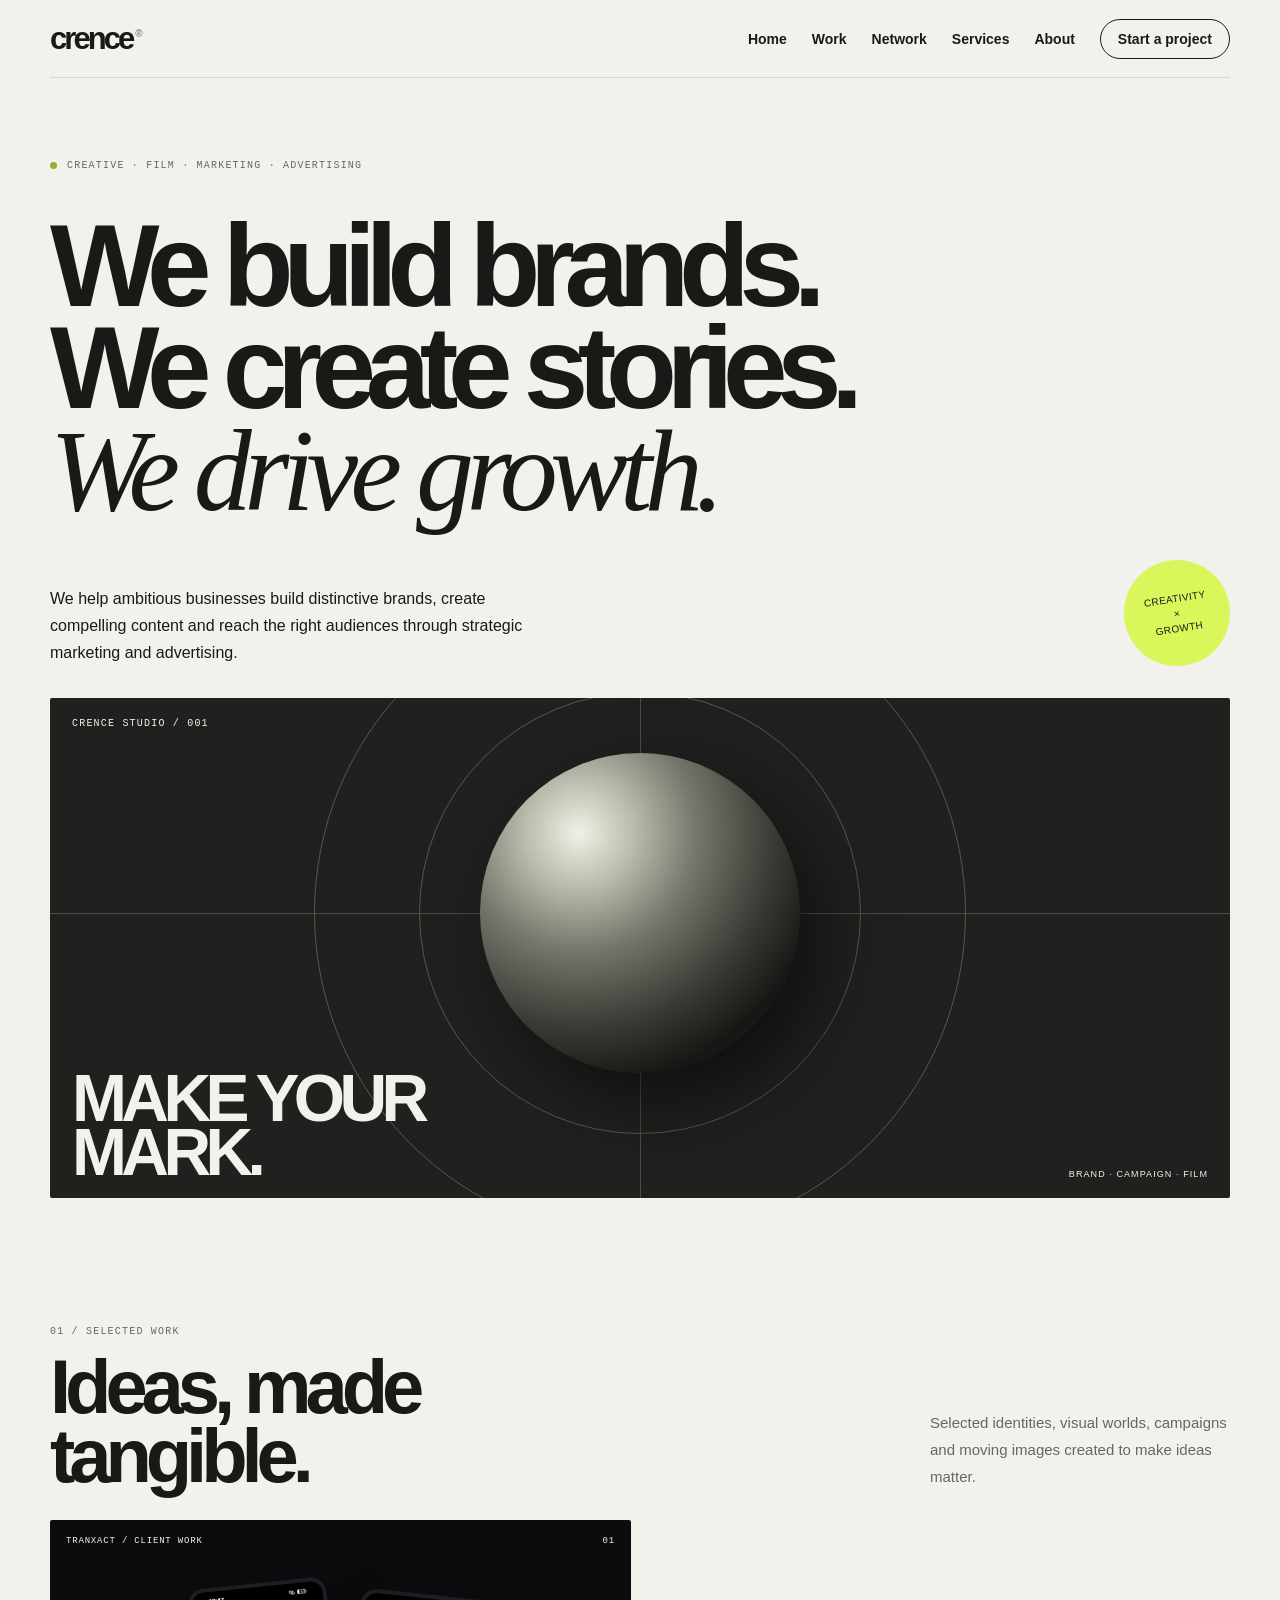
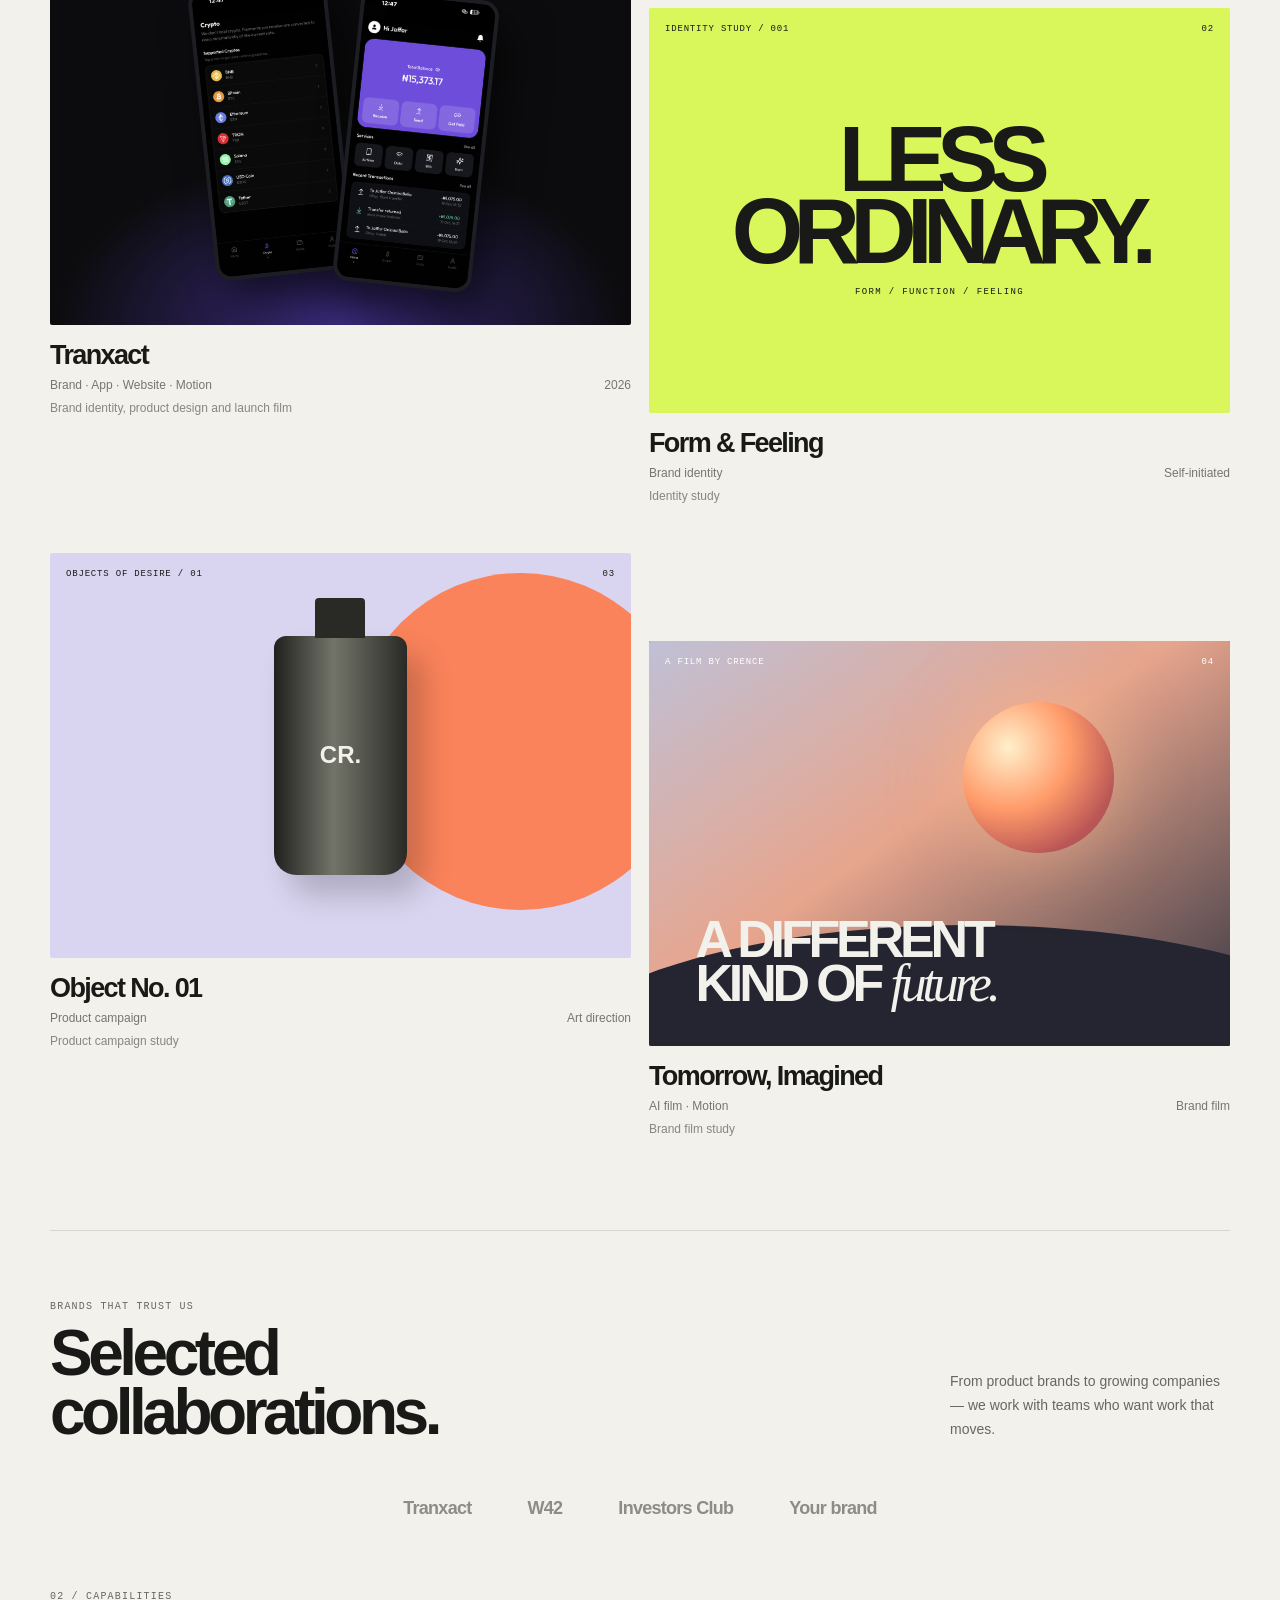
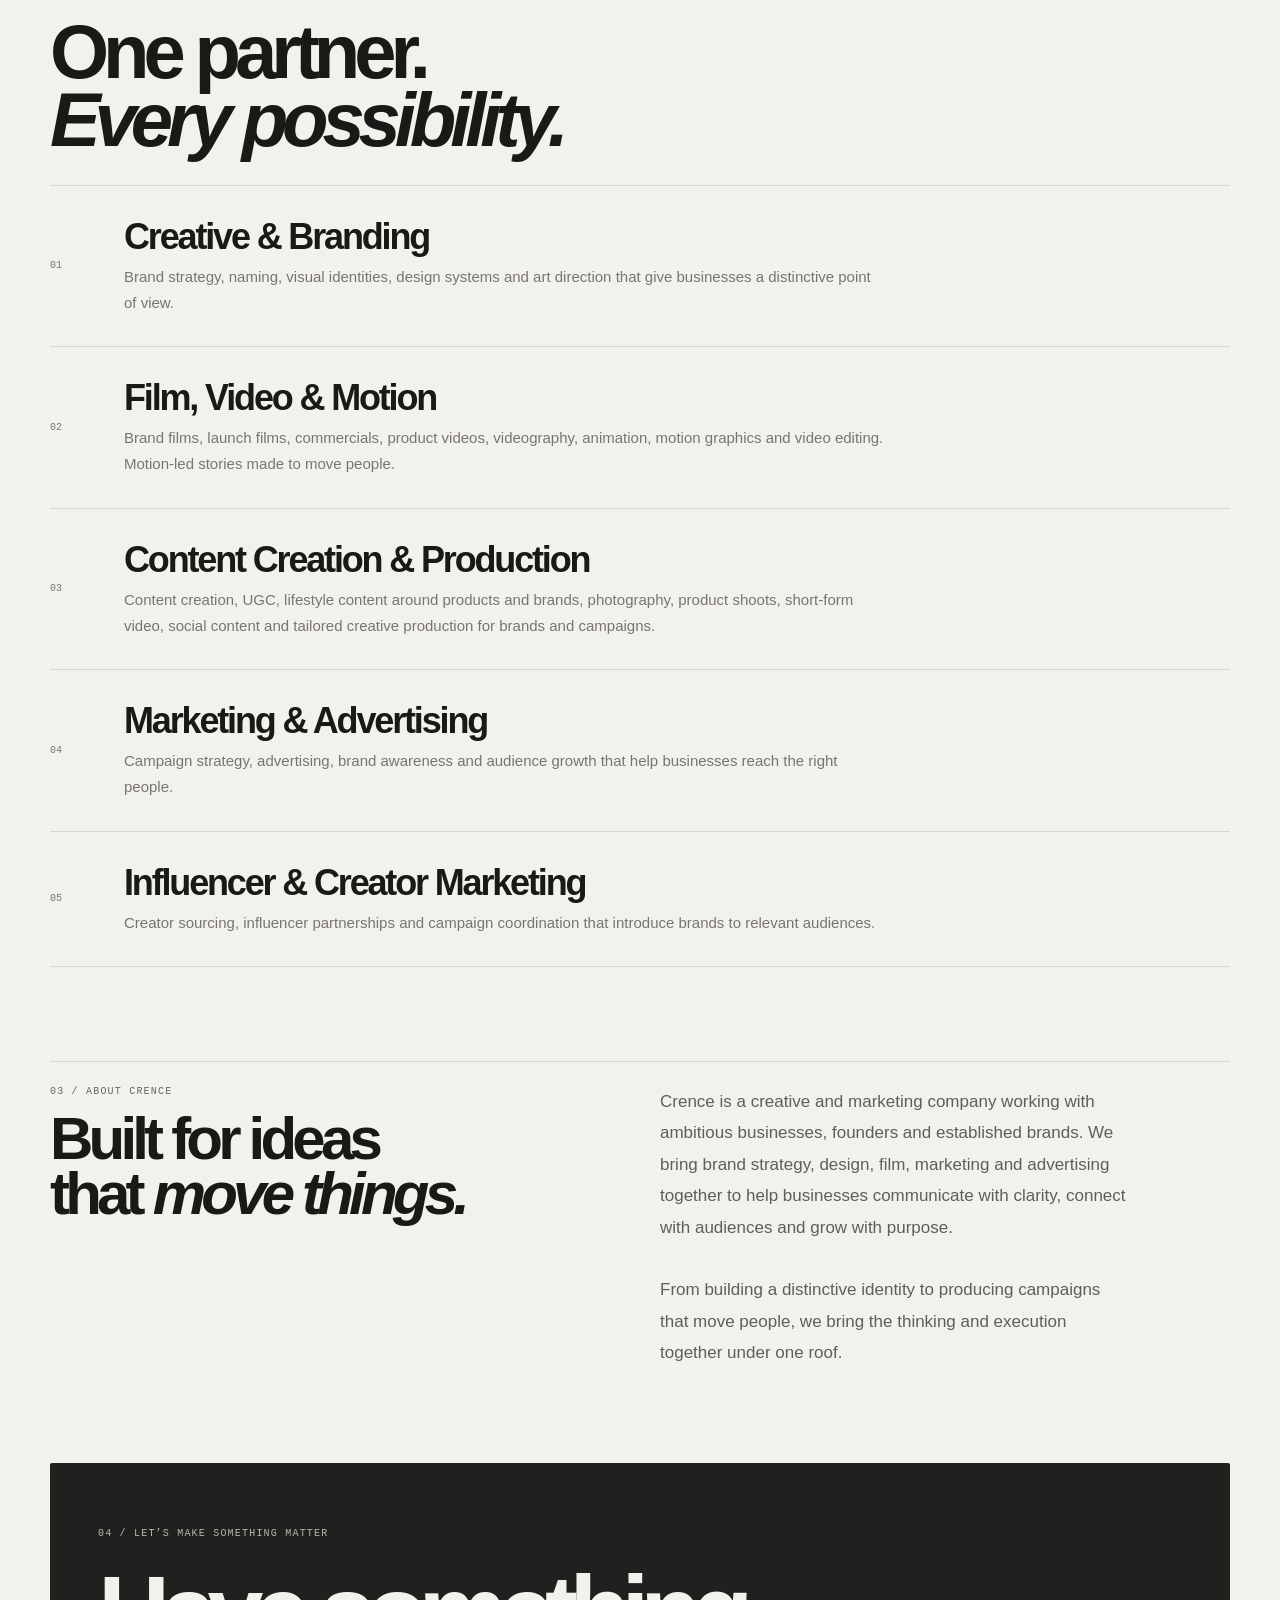
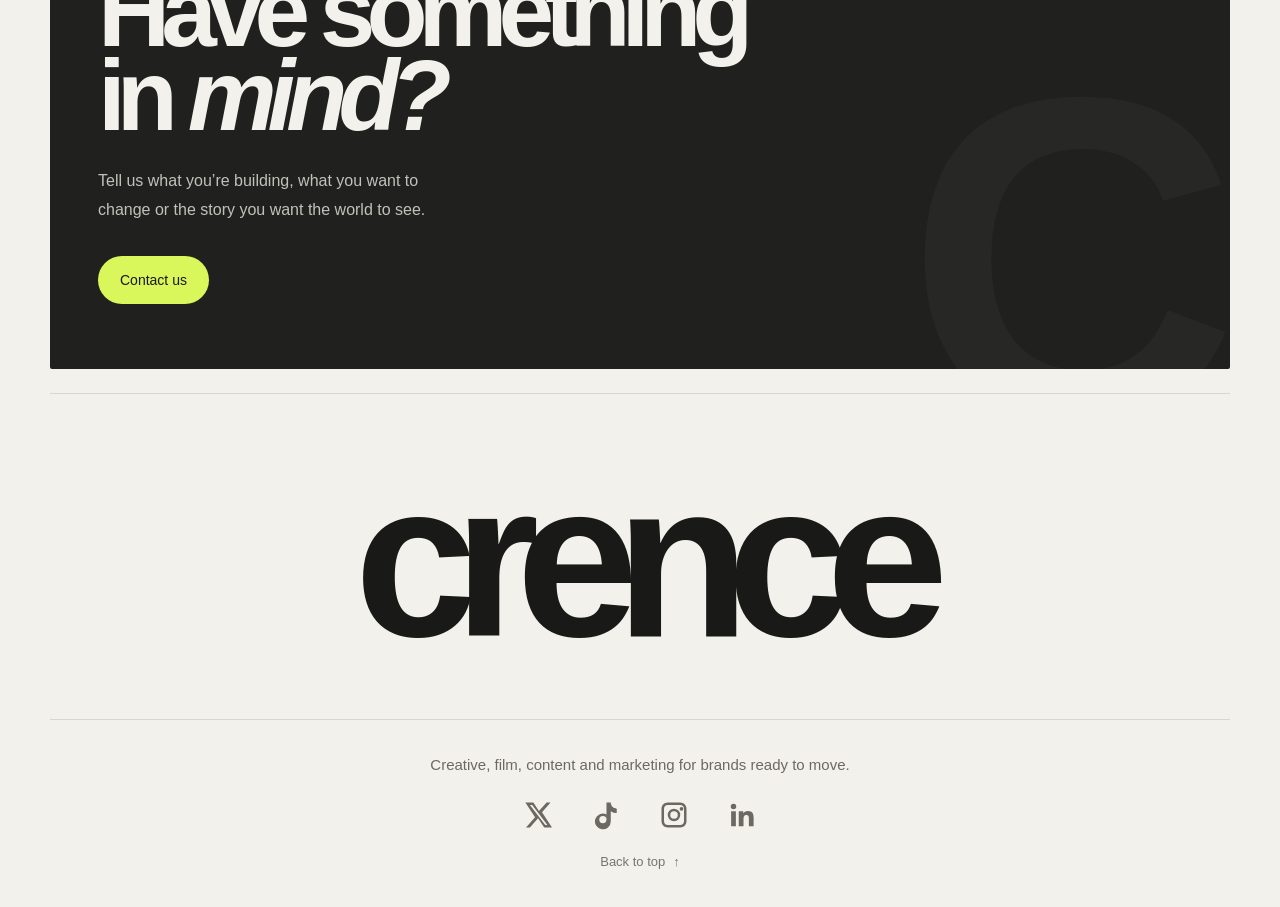
==== commit ea7daebb: "Add files via upload" ====
--- a/index.html
+++ b/index.html
@@ -42,12 +42,12 @@
         <div class="projects">
           <article class="project reveal" data-project="tranxact">
             <div class="project-visual v-tx2">
-              <div class="project-top" style="color:#f3f1eb"><span>TRANXACT / FOUNDER PROJECT</span><span>01</span></div>
+              <div class="project-top" style="color:#f3f1eb"><span>TRANXACT / CLIENT WORK</span><span>01</span></div>
               <div class="tx-shot tx-a"><img src="[data-uri]" alt="Tranxact Crypto screen"></div>
               <div class="tx-shot tx-b"><img src="[data-uri]" alt="Tranxact Home screen with purple balance card"></div>
             </div>
             <div class="project-title">Tranxact</div><div class="project-meta"><span>Brand · App · Website · Motion</span><span>2026</span></div>
-            <div class="project-note">Identity, product design and launch film</div>
+            <div class="project-note">Brand identity, product design and launch film</div>
           </article>
           <article class="project reveal">
             <div class="project-visual v-form"><div class="project-top"><span>IDENTITY STUDY / 001</span><span>02</span></div><div class="poster"><div class="poster-word">LESS<br>ORDINARY.</div><small>FORM / FUNCTION / FEELING</small></div></div>
--- a/styles.css
+++ b/styles.css
@@ -306,3 +306,70 @@
   .clients-logos{gap:28px 32px}
   .clients-head{flex-direction:column;align-items:flex-start}
 }
+
+/* Cinematic case study */
+.project-modal{
+  background:#050505;
+  padding:0;
+  align-items:stretch;
+}
+.project-panel{
+  background:#050505;
+  color:#f5f3ee;
+  width:100%;
+  max-width:none;
+  max-height:100vh;
+  height:100vh;
+  border:none;
+  box-shadow:none;
+  overflow:hidden;
+  display:flex;
+  flex-direction:column;
+}
+.project-panel .close{
+  background:rgba(255,255,255,.12);
+  color:#fff;
+  border:1px solid rgba(255,255,255,.2);
+  width:48px;
+  height:48px;
+  font-size:26px;
+  backdrop-filter:blur(12px);
+  z-index:5;
+}
+.project-gallery{
+  flex:1;
+  overflow-y:auto;
+  scroll-snap-type:y mandatory;
+  display:flex;
+  flex-direction:column;
+}
+.project-gallery img,
+.project-gallery video{
+  width:100%;
+  min-height:85vh;
+  max-height:92vh;
+  object-fit:contain;
+  background:#000;
+  scroll-snap-align:start;
+  display:block;
+}
+.project-info{
+  padding:64px 6vw 100px;
+  text-align:center;
+  background:linear-gradient(to bottom, #050505, #0a0a09);
+  scroll-snap-align:start;
+}
+.project-info h2{
+  font-size:clamp(56px,10vw,120px);
+  letter-spacing:-.09em;
+  line-height:.85;
+  margin:0 0 28px;
+  font-weight:700;
+}
+.project-info p{
+  font-size:clamp(16px,2vw,22px);
+  line-height:1.45;
+  color:#b8b6ae;
+  max-width:680px;
+  margin:0 auto;
+}
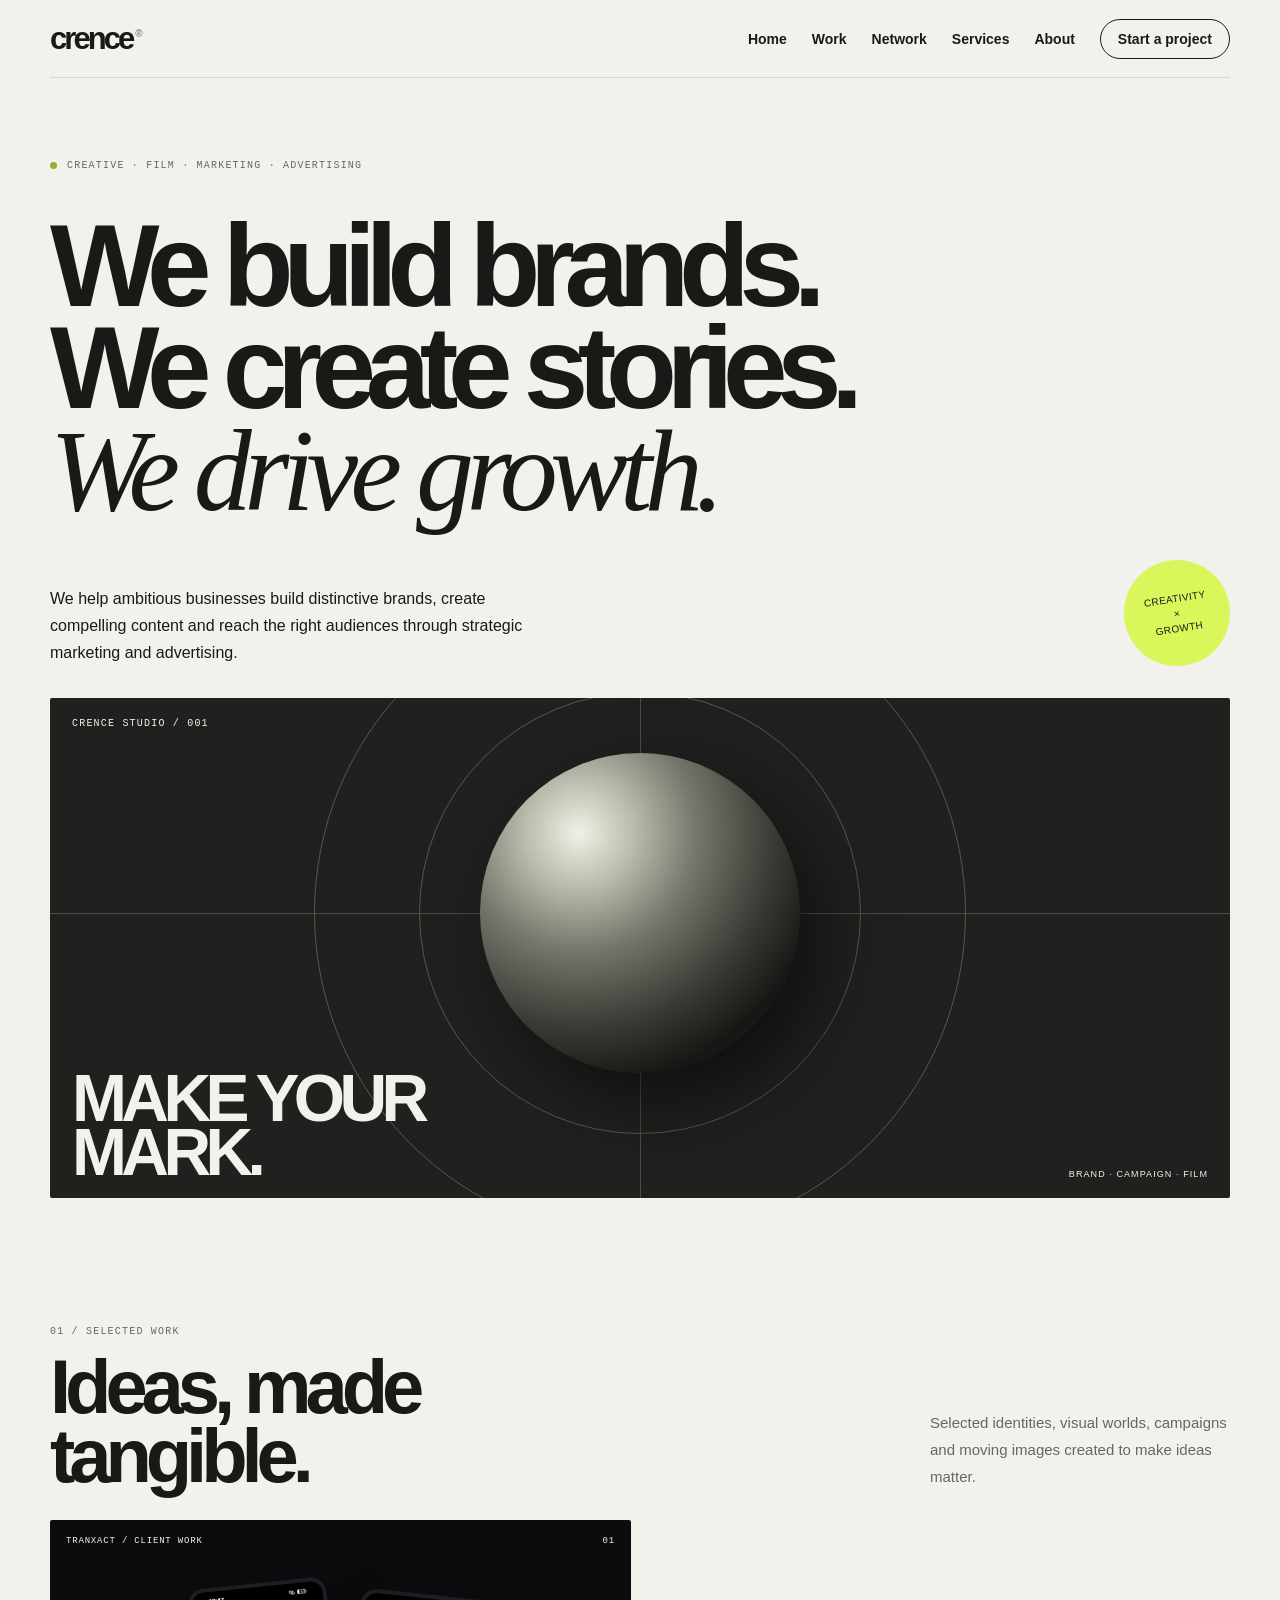
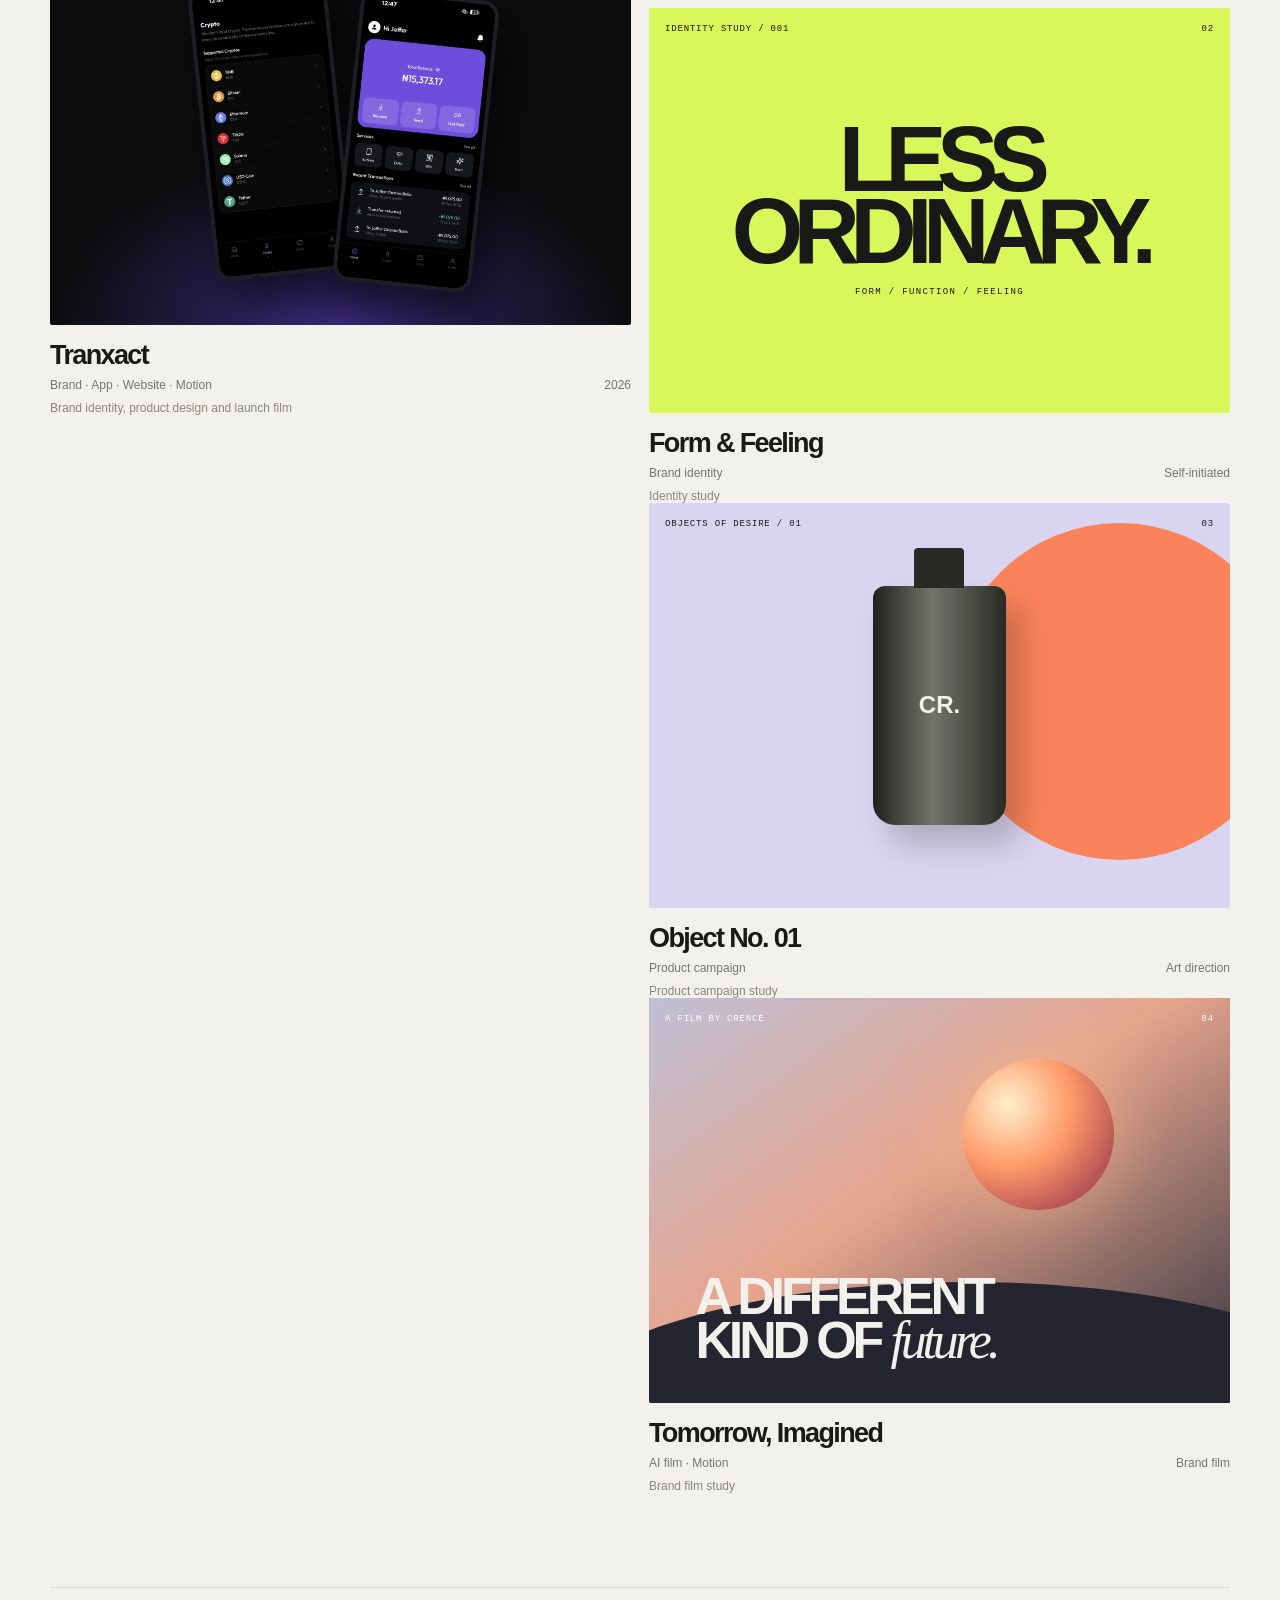
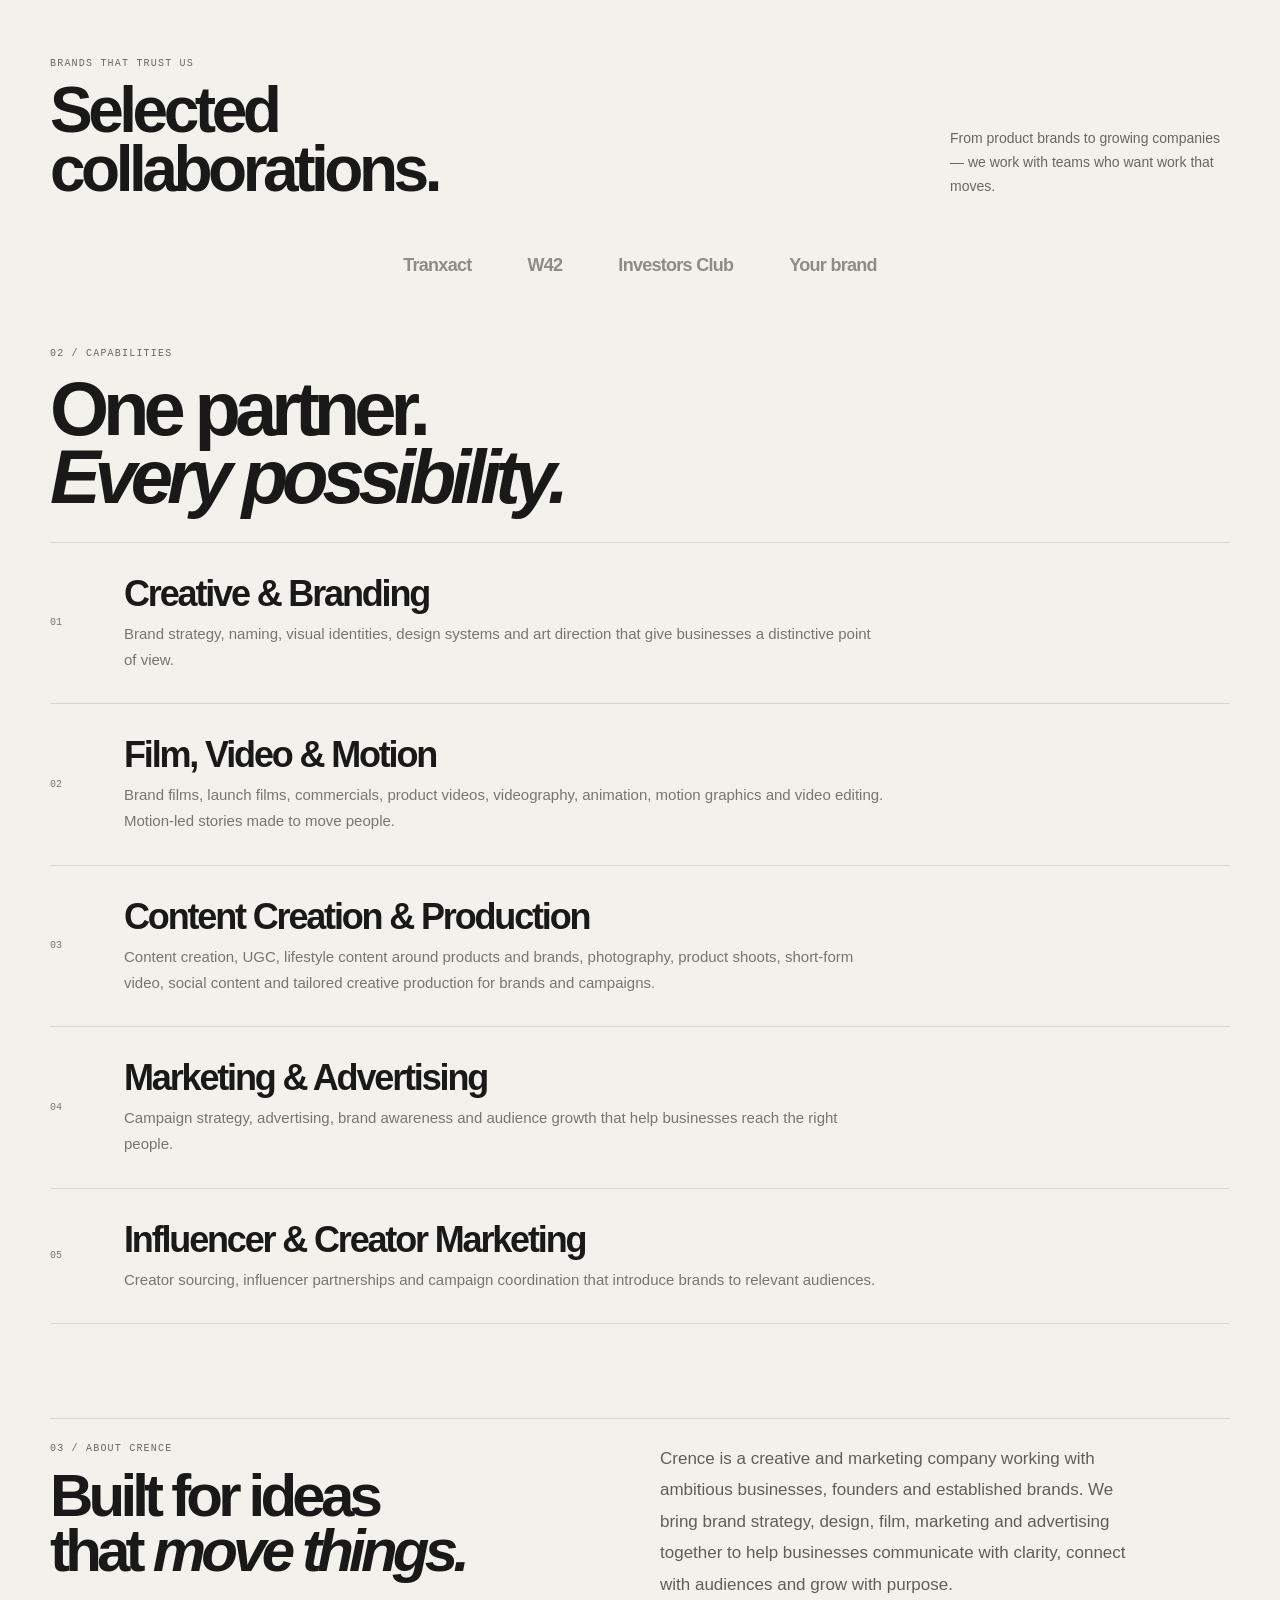
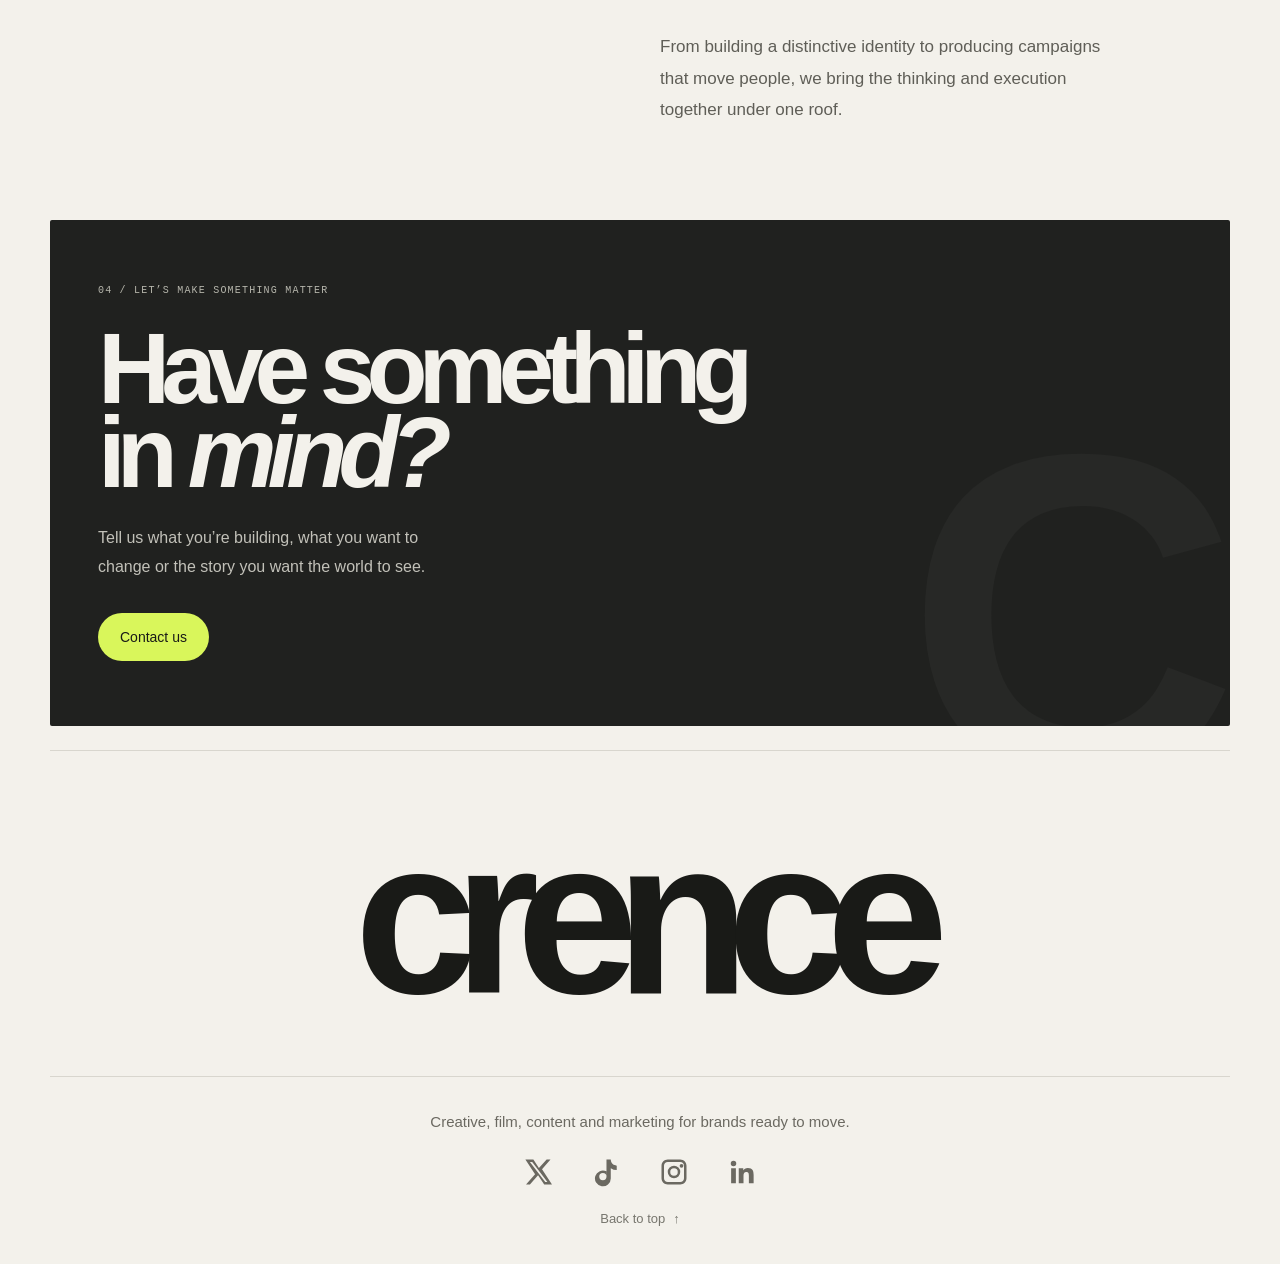
==== commit 69c4a758: "Add files via upload" ====
--- a/index.html
+++ b/index.html
@@ -40,7 +40,7 @@
           <p>Selected identities, visual worlds, campaigns and moving images created to make ideas matter.</p>
         </div>
         <div class="projects">
-          <article class="project reveal" data-project="tranxact">
+          <a href="tranxact.html" class="project reveal" style="display:block;color:inherit">
             <div class="project-visual v-tx2">
               <div class="project-top" style="color:#f3f1eb"><span>TRANXACT / CLIENT WORK</span><span>01</span></div>
               <div class="tx-shot tx-a"><img src="[data-uri]" alt="Tranxact Crypto screen"></div>
@@ -48,17 +48,17 @@
             </div>
             <div class="project-title">Tranxact</div><div class="project-meta"><span>Brand · App · Website · Motion</span><span>2026</span></div>
             <div class="project-note">Brand identity, product design and launch film</div>
-          </article>
+          </a>
           <article class="project reveal">
             <div class="project-visual v-form"><div class="project-top"><span>IDENTITY STUDY / 001</span><span>02</span></div><div class="poster"><div class="poster-word">LESS<br>ORDINARY.</div><small>FORM / FUNCTION / FEELING</small></div></div>
             <div class="project-title">Form & Feeling</div><div class="project-meta"><span>Brand identity</span><span>Self-initiated</span></div>
             <div class="project-note">Identity study</div>
-          </article>
+          </a>
           <article class="project reveal">
             <div class="project-visual v-obj"><div class="project-top"><span>OBJECTS OF DESIRE / 01</span><span>03</span></div><div class="obj-sun"></div><div class="bottle"></div></div>
             <div class="project-title">Object No. 01</div><div class="project-meta"><span>Product campaign</span><span>Art direction</span></div>
             <div class="project-note">Product campaign study</div>
-          </article>
+          </a>
           <article class="project reveal">
             <div class="project-visual v-film"><div class="film-gradient"></div><div class="film-sun"></div><div class="project-top" style="color:#fff"><span>A FILM BY CRENCE</span><span>04</span></div><div class="film-copy">A DIFFERENT<br>KIND OF <em style="font-family:'Instrument Serif',serif;font-weight:400">future.</em></div></div>
             <div class="project-title">Tomorrow, Imagined</div><div class="project-meta"><span>AI film · Motion</span><span>Brand film</span></div>
--- a/styles.css
+++ b/styles.css
@@ -307,11 +307,10 @@
   .clients-head{flex-direction:column;align-items:flex-start}
 }
 
-/* Cinematic case study */
+/* Case study modal - reliable gallery */
 .project-modal{
   background:#050505;
   padding:0;
-  align-items:stretch;
 }
 .project-panel{
   background:#050505;
@@ -321,55 +320,46 @@
   max-height:100vh;
   height:100vh;
   border:none;
-  box-shadow:none;
-  overflow:hidden;
+  overflow-y:auto;
+}
+.project-panel .close{
+  background:rgba(255,255,255,.15);
+  color:#fff;
+  border:none;
+  width:44px;
+  height:44px;
+  font-size:24px;
+  z-index:10;
+}
+.project-gallery{
   display:flex;
   flex-direction:column;
-}
-.project-panel .close{
-  background:rgba(255,255,255,.12);
-  color:#fff;
-  border:1px solid rgba(255,255,255,.2);
-  width:48px;
-  height:48px;
-  font-size:26px;
-  backdrop-filter:blur(12px);
-  z-index:5;
-}
-.project-gallery{
-  flex:1;
-  overflow-y:auto;
-  scroll-snap-type:y mandatory;
-  display:flex;
-  flex-direction:column;
+  gap:0;
 }
 .project-gallery img,
 .project-gallery video{
   width:100%;
-  min-height:85vh;
-  max-height:92vh;
+  height:auto;
+  max-height:none;
+  min-height:0;
   object-fit:contain;
   background:#000;
-  scroll-snap-align:start;
   display:block;
 }
 .project-info{
-  padding:64px 6vw 100px;
+  padding:48px 6vw 80px;
   text-align:center;
-  background:linear-gradient(to bottom, #050505, #0a0a09);
-  scroll-snap-align:start;
 }
 .project-info h2{
-  font-size:clamp(56px,10vw,120px);
-  letter-spacing:-.09em;
-  line-height:.85;
-  margin:0 0 28px;
-  font-weight:700;
+  font-size:clamp(40px,8vw,80px);
+  letter-spacing:-.07em;
+  line-height:.9;
+  margin:0 0 20px;
 }
 .project-info p{
-  font-size:clamp(16px,2vw,22px);
-  line-height:1.45;
-  color:#b8b6ae;
-  max-width:680px;
+  font-size:17px;
+  line-height:1.5;
+  color:#c8c6be;
+  max-width:640px;
   margin:0 auto;
 }
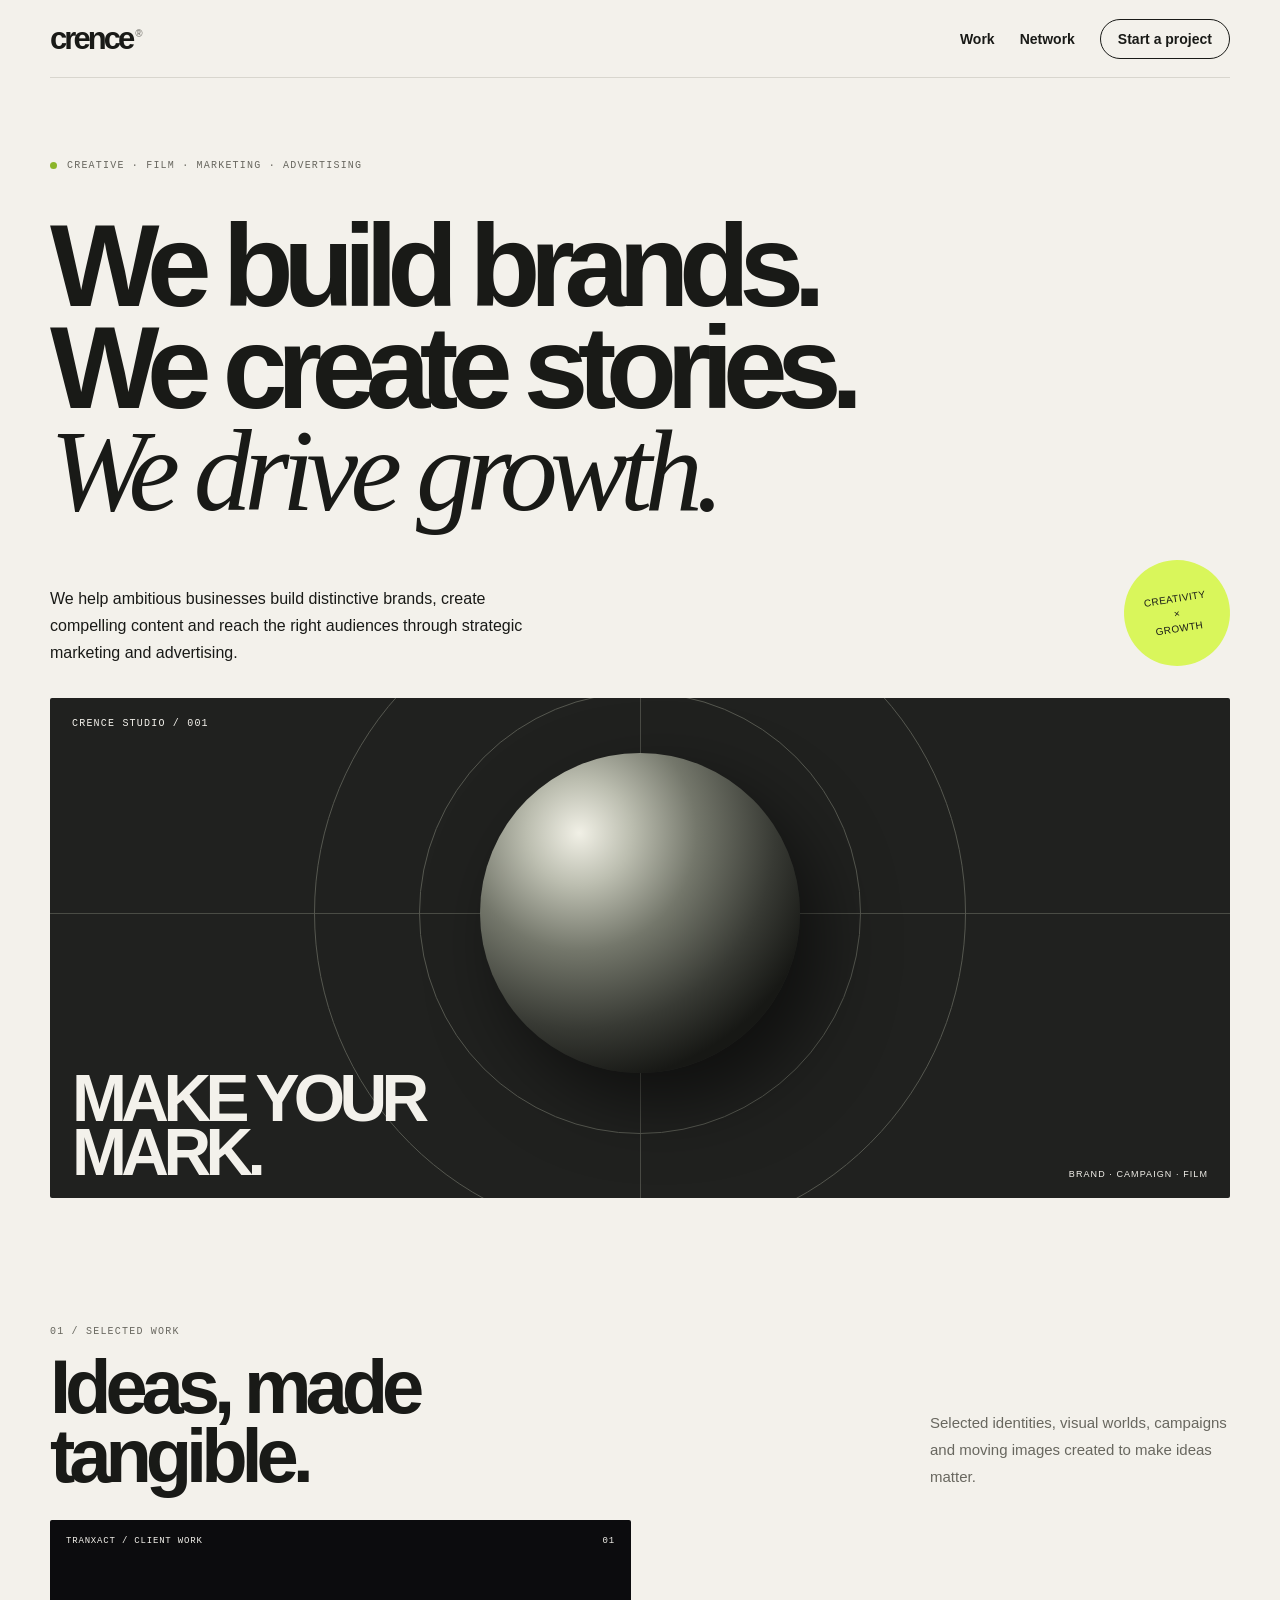
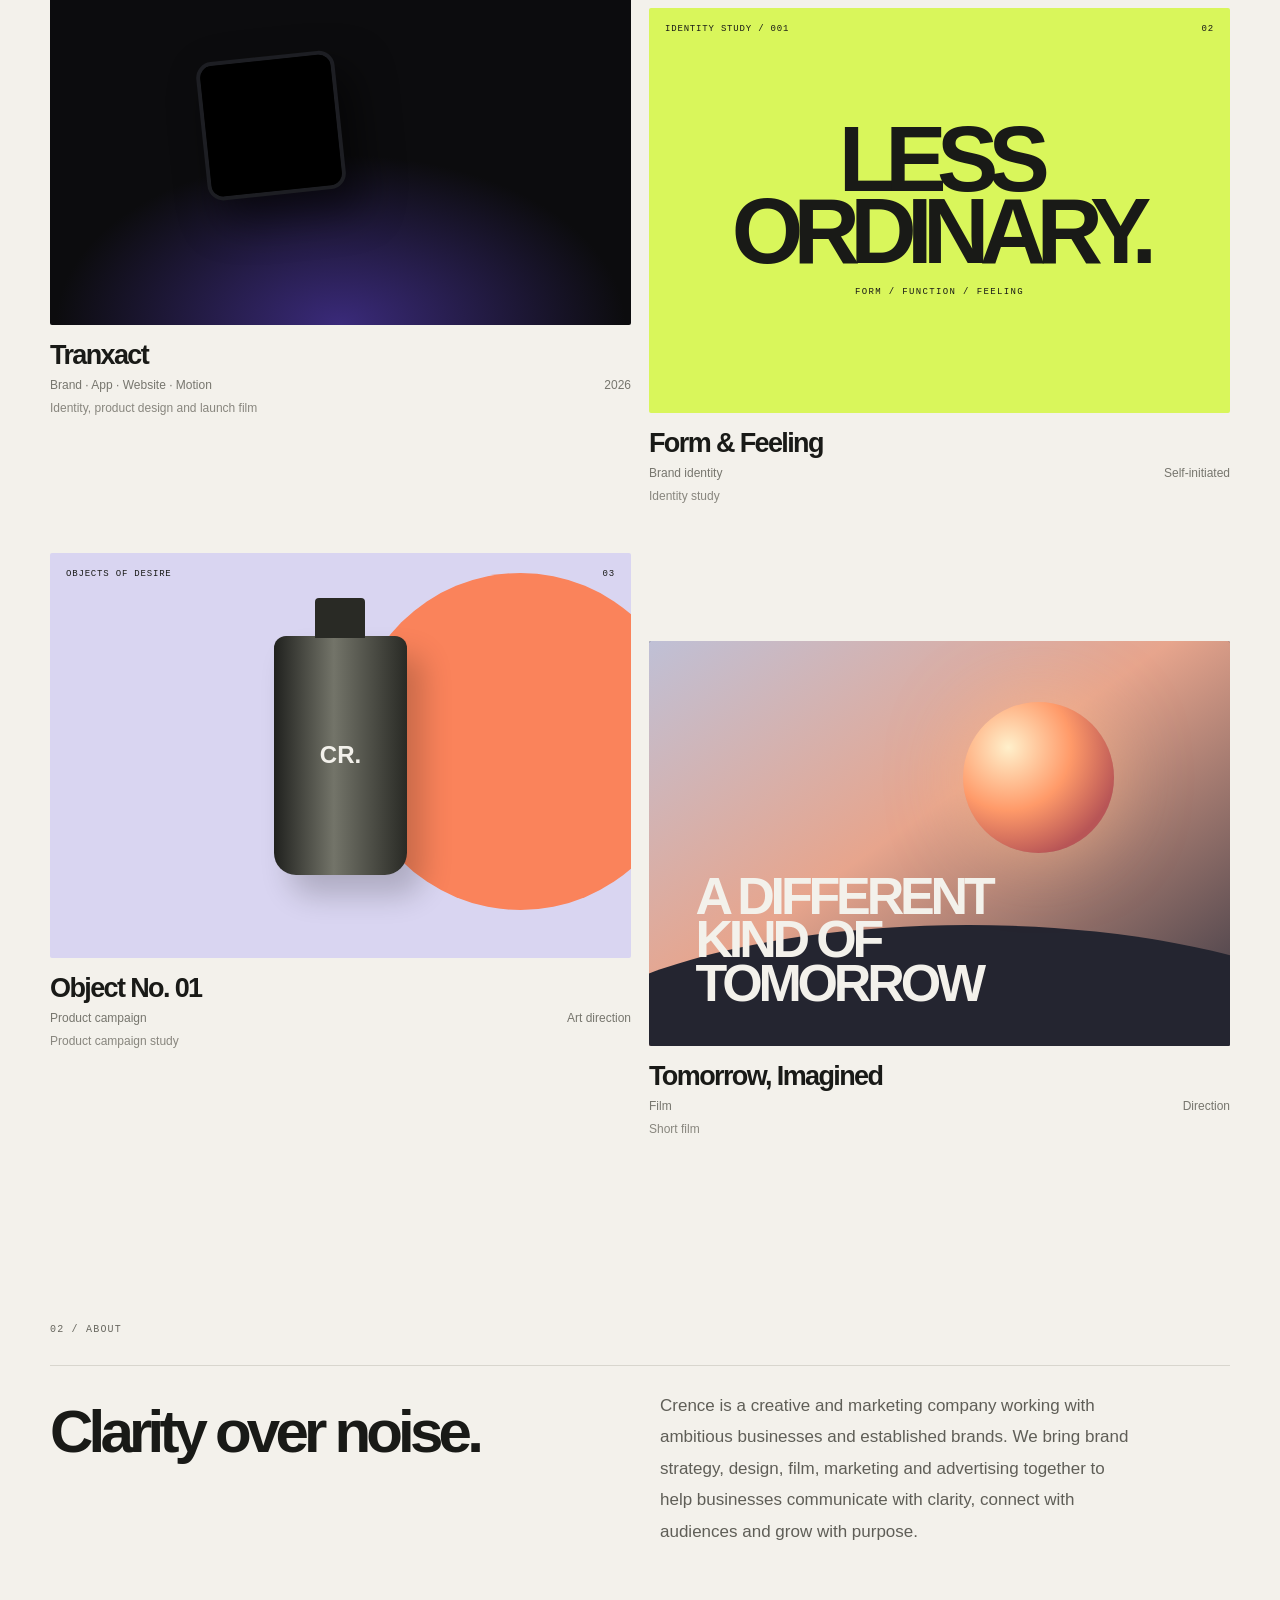
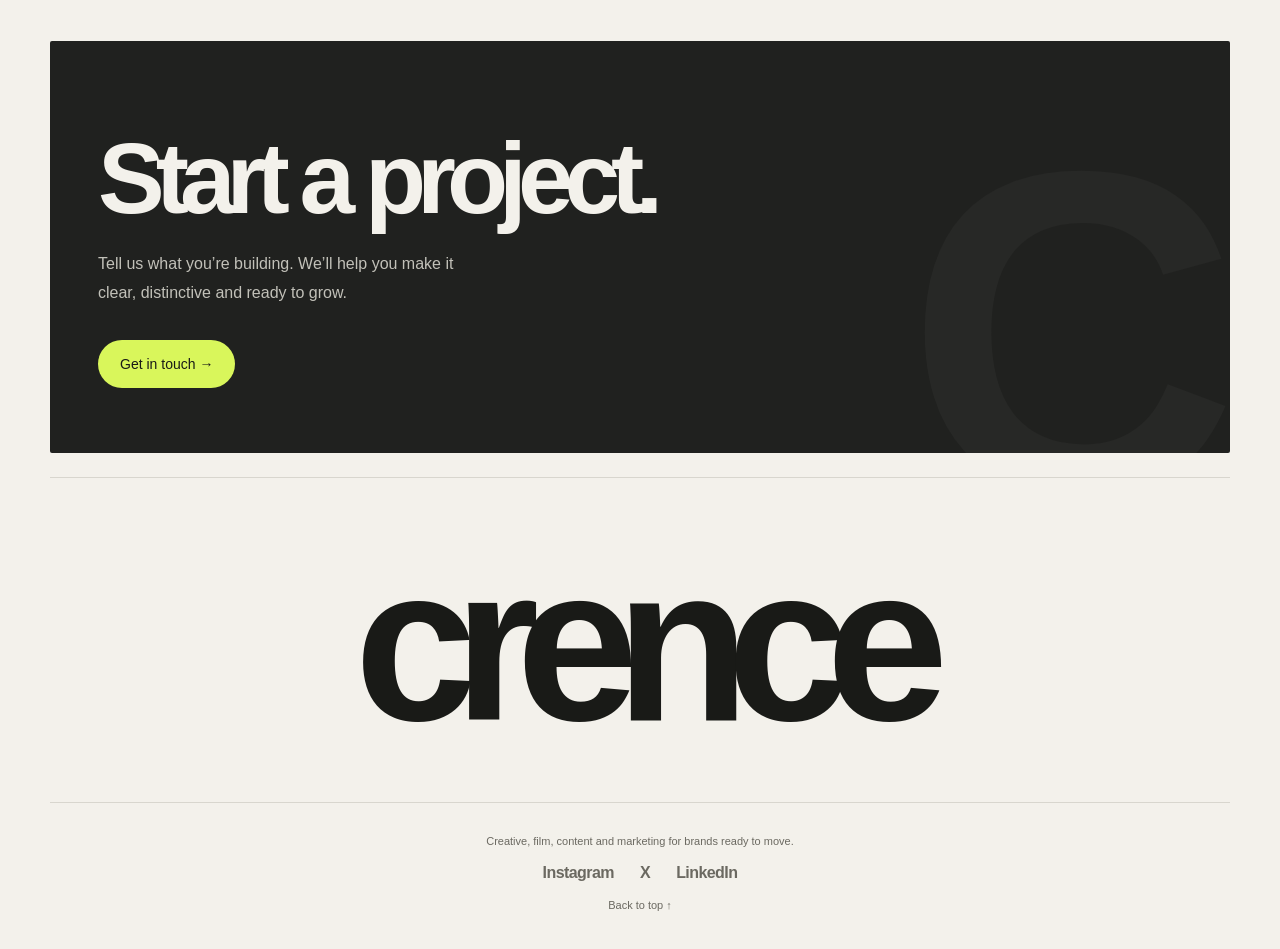
==== commit 540835d3: "Add files via upload" ====
--- a/index.html
+++ b/index.html
@@ -4,20 +4,34 @@
   <meta charset="utf-8">
   <meta name="viewport" content="width=device-width, initial-scale=1">
   <meta name="theme-color" content="#f3f1eb">
-  <meta name="description" content="Crence is a creative and marketing company building brands, creating stories and driving growth through branding, film, marketing and advertising.">
-  <title>Crence® — Creative, Film &amp; Marketing</title>
+  <title>Crence® — Creative, Film & Marketing</title>
   <link rel="preconnect" href="https://fonts.googleapis.com">
   <link rel="preconnect" href="https://fonts.gstatic.com" crossorigin>
   <link href="https://fonts.googleapis.com/css2?family=DM+Mono:wght@400;500&family=DM+Sans:wght@400;500;600;700;800&family=Instrument+Serif:ital@0;1&display=swap" rel="stylesheet">
   <link rel="stylesheet" href="styles.css">
-
+  <style>
+    .project{cursor:pointer}
+    .project:hover .project-visual{transform:scale(1.015);transition:transform .5s ease}
+    .cs-modal{position:fixed;inset:0;z-index:2000;background:#050505;display:none;overflow-y:auto}
+    .cs-modal.open{display:block}
+    .cs-close{position:fixed;top:18px;right:18px;z-index:10;width:48px;height:48px;border-radius:50%;border:none;background:rgba(255,255,255,.12);color:#fff;font-size:24px;cursor:pointer;backdrop-filter:blur(12px)}
+    .cs-gallery img,.cs-gallery video{width:100%;height:auto;display:block;background:#000}
+    .cs-copy{padding:80px 8vw 60px;max-width:860px;margin:0 auto;text-align:center;color:#f5f3ee}
+    .cs-copy h2{font-size:clamp(52px,10vw,120px);letter-spacing:-.09em;line-height:.85;margin:0 0 20px}
+    .cs-copy .meta{font-size:13px;letter-spacing:.1em;color:#888;margin-bottom:28px}
+    .cs-copy p{font-size:18px;line-height:1.55;color:#c8c6be}
+    .cs-signature{padding:40px 0 60px;text-align:center}
+    .cs-signature h3{font-size:clamp(64px,14vw,160px);letter-spacing:-.1em;margin:0;font-weight:800;text-transform:lowercase;color:#f5f3ee}
+  </style>
 </head>
 <body>
   <div class="wrap">
     <header class="nav">
-      <a class="logo" href="#top" aria-label="Crence home">crence<sup>®</sup></a>
-      <nav class="navlinks" aria-label="Main navigation">
-        <a class="hide" href="#top">Home</a><a href="#work">Work</a><a href="network.html">Network</a><a class="hide" href="#capabilities">Services</a><a class="hide" href="#about">About</a><a class="nav-cta" href="#contact" data-open-contact>Start a project</a>
+      <a class="logo" href="#top">crence<sup>®</sup></a>
+      <nav class="navlinks">
+        <a href="#work">Work</a>
+        <a href="network.html">Network</a>
+        <a class="nav-cta" href="#contact" data-open-contact>Start a project</a>
       </nav>
     </header>
     <main id="top">
@@ -28,7 +42,7 @@
           <p>We help ambitious businesses build distinctive brands, create compelling content and reach the right audiences through strategic marketing and advertising.</p>
           <div class="hero-mark">CREATIVITY<br>×<br>GROWTH</div>
         </div>
-        <div class="hero-art" aria-label="Abstract 3D sphere and orbital lines">
+        <div class="hero-art">
           <div class="axis axis-x"></div><div class="axis axis-y"></div><div class="sphere"></div>
           <div class="art-label mono">Crence Studio / 001</div>
           <div class="art-bottom"><strong>MAKE YOUR<br>MARK.</strong><span>BRAND · CAMPAIGN · FILM</span></div>
@@ -40,215 +54,175 @@
           <p>Selected identities, visual worlds, campaigns and moving images created to make ideas matter.</p>
         </div>
         <div class="projects">
-          <a href="tranxact.html" class="project reveal" style="display:block;color:inherit">
+          <article class="project reveal" data-project="tranxact">
             <div class="project-visual v-tx2">
               <div class="project-top" style="color:#f3f1eb"><span>TRANXACT / CLIENT WORK</span><span>01</span></div>
-              <div class="tx-shot tx-a"><img src="[data-uri]" alt="Tranxact Crypto screen"></div>
-              <div class="tx-shot tx-b"><img src="[data-uri]" alt="Tranxact Home screen with purple balance card"></div>
-            </div>
-            <div class="project-title">Tranxact</div><div class="project-meta"><span>Brand · App · Website · Motion</span><span>2026</span></div>
-            <div class="project-note">Brand identity, product design and launch film</div>
-          </a>
-          <article class="project reveal">
-            <div class="project-visual v-form"><div class="project-top"><span>IDENTITY STUDY / 001</span><span>02</span></div><div class="poster"><div class="poster-word">LESS<br>ORDINARY.</div><small>FORM / FUNCTION / FEELING</small></div></div>
-            <div class="project-title">Form & Feeling</div><div class="project-meta"><span>Brand identity</span><span>Self-initiated</span></div>
+              <div class="tx-shot tx-a"><img src="[data-uri]" alt=""></div>
+            </div>
+            <div class="project-title">Tranxact</div>
+            <div class="project-meta"><span>Brand · App · Website · Motion</span><span>2026</span></div>
+            <div class="project-note">Identity, product design and launch film</div>
+          </article>
+          <article class="project reveal" data-project="form">
+            <div class="project-visual v-form">
+              <div class="project-top"><span>IDENTITY STUDY / 001</span><span>02</span></div>
+              <div class="poster"><div class="poster-word">LESS<br>ORDINARY.</div><small>FORM / FUNCTION / FEELING</small></div>
+            </div>
+            <div class="project-title">Form & Feeling</div>
+            <div class="project-meta"><span>Brand identity</span><span>Self-initiated</span></div>
             <div class="project-note">Identity study</div>
-          </a>
-          <article class="project reveal">
-            <div class="project-visual v-obj"><div class="project-top"><span>OBJECTS OF DESIRE / 01</span><span>03</span></div><div class="obj-sun"></div><div class="bottle"></div></div>
-            <div class="project-title">Object No. 01</div><div class="project-meta"><span>Product campaign</span><span>Art direction</span></div>
+          </article>
+          <article class="project reveal" data-project="object">
+            <div class="project-visual v-obj">
+              <div class="project-top"><span>OBJECTS OF DESIRE</span><span>03</span></div>
+              <div class="obj-sun"></div>
+              <div class="bottle"></div>
+            </div>
+            <div class="project-title">Object No. 01</div>
+            <div class="project-meta"><span>Product campaign</span><span>Art direction</span></div>
             <div class="project-note">Product campaign study</div>
-          </a>
-          <article class="project reveal">
-            <div class="project-visual v-film"><div class="film-gradient"></div><div class="film-sun"></div><div class="project-top" style="color:#fff"><span>A FILM BY CRENCE</span><span>04</span></div><div class="film-copy">A DIFFERENT<br>KIND OF <em style="font-family:'Instrument Serif',serif;font-weight:400">future.</em></div></div>
-            <div class="project-title">Tomorrow, Imagined</div><div class="project-meta"><span>AI film · Motion</span><span>Brand film</span></div>
-            <div class="project-note">Brand film study</div>
-          </article>
-        </div>
-      </section>
-
-      <section class="clients">
-        <div class="clients-head">
-          <div>
-            <div class="eyebrow">Brands that trust us</div>
-            <h2>Selected<br>collaborations.</h2>
-          </div>
-          <p style="max-width:280px;font-size:14px;line-height:1.7;color:#68675f;margin:0">From product brands to growing companies — we work with teams who want work that moves.</p>
-        </div>
-        <div class="clients-logos">
-          <div class="client-logo">Tranxact</div>
-          <div class="client-logo">W42</div>
-          <div class="client-logo">Investors Club</div>
-          <div class="client-logo">Your brand</div>
-        </div>
-      </section>
-
-      <section class="section" id="capabilities" style="padding-top:12px">
-        <div class="section-head"><div><div class="eyebrow">02 / Capabilities</div><h2>One partner.<br><em>Every possibility.</em></h2></div></div>
-        <div class="services">
-          <div class="service"><div class="service-num">01</div><div><h3>Creative &amp; Branding</h3><p>Brand strategy, naming, visual identities, design systems and art direction that give businesses a distinctive point of view.</p></div></div>
-          <div class="service"><div class="service-num">02</div><div><h3>Film, Video &amp; Motion</h3><p>Brand films, launch films, commercials, product videos, videography, animation, motion graphics and video editing. Motion-led stories made to move people.</p></div></div>
-          <div class="service"><div class="service-num">03</div><div><h3>Content Creation &amp; Production</h3><p>Content creation, UGC, lifestyle content around products and brands, photography, product shoots, short-form video, social content and tailored creative production for brands and campaigns.</p></div></div>
-          <div class="service"><div class="service-num">04</div><div><h3>Marketing &amp; Advertising</h3><p>Campaign strategy, advertising, brand awareness and audience growth that help businesses reach the right people.</p></div></div>
-          <div class="service"><div class="service-num">05</div><div><h3>Influencer &amp; Creator Marketing</h3><p>Creator sourcing, influencer partnerships and campaign coordination that introduce brands to relevant audiences.</p></div></div>
-        </div>
-      </section>
-      <section class="section" style="padding-top:0">
-        <div class="about reveal" id="about">
-          <div><div class="eyebrow">03 / About Crence</div><h2>Built for ideas<br>that <em>move things.</em></h2></div>
-          <div class="about-copy">Crence is a creative and marketing company working with ambitious businesses, founders and established brands. We bring brand strategy, design, film, marketing and advertising together to help businesses communicate with clarity, connect with audiences and grow with purpose.<br><br>From building a distinctive identity to producing campaigns that move people, we bring the thinking and execution together under one roof.</div>
+          </article>
+          <article class="project reveal" data-project="film">
+            <div class="project-visual v-film">
+              <div class="project-top" style="color:#f3f1eb"><span>A FILM BY CRENCE</span><span>04</span></div>
+              <div class="film-gradient"></div>
+              <div class="film-sun"></div>
+              <div class="film-copy">A DIFFERENT<br>KIND OF<br>TOMORROW</div>
+            </div>
+            <div class="project-title">Tomorrow, Imagined</div>
+            <div class="project-meta"><span>Film</span><span>Direction</span></div>
+            <div class="project-note">Short film</div>
+          </article>
+        </div>
+      </section>
+      <section class="section" id="about">
+        <div class="section-head"><div class="eyebrow">02 / About</div></div>
+        <div class="about">
+          <h2>Clarity over noise.</h2>
+          <div class="about-copy">Crence is a creative and marketing company working with ambitious businesses and established brands. We bring brand strategy, design, film, marketing and advertising together to help businesses communicate with clarity, connect with audiences and grow with purpose.</div>
         </div>
       </section>
       <section class="contact" id="contact">
-        <div class="eyebrow" style="color:#b7b7ad">04 / Let’s make something matter</div>
-        <h2>Have something<br>in <em>mind?</em></h2>
-        <p>Tell us what you’re building, what you want to change or the story you want the world to see.</p>
-        <a class="contact-btn" href="#contact-form" data-open-contact>Contact us</a>
-      </section>
-      <section class="signature-line" aria-label="Crence">
-        <h2>crence</h2>
-      </section>
+        <h2>Start a project.</h2>
+        <p>Tell us what you’re building. We’ll help you make it clear, distinctive and ready to grow.</p>
+        <a class="contact-btn" href="#" data-open-contact>Get in touch →</a>
+      </section>
+      <div class="signature-line"><h2>crence</h2></div>
+      <footer>
+        <span>Creative, film, content and marketing for brands ready to move.</span>
+        <div class="footer-socials">
+          <a href="https://instagram.com" target="_blank">Instagram</a>
+          <a href="https://x.com" target="_blank">X</a>
+          <a href="https://linkedin.com" target="_blank">LinkedIn</a>
+        </div>
+        <a href="#top">Back to top ↑</a>
+      </footer>
     </main>
-    <footer>
-      <span class="footer-description">Creative, film, content and marketing for brands ready to move.</span>
-      <nav class="footer-socials" aria-label="Social media">
-        <a class="social-icon" href="https://x.com/ItsCrence_" target="_blank" rel="noopener noreferrer" aria-label="Crence on X" title="X">
-          <svg viewBox="0 0 24 24" aria-hidden="true"><path d="M18.9 2H22l-6.78 7.75L23.2 22h-6.25l-4.9-7.45L5.53 22H2.4l7.25-8.29L1.9 2h6.4l4.43 6.77L18.9 2Zm-1.1 18h1.73L7.37 3.9H5.51L17.8 20Z"/></svg>
-        </a>
-        <a class="social-icon" href="https://www.tiktok.com/@ItsCrence" target="_blank" rel="noopener noreferrer" aria-label="Crence on TikTok" title="TikTok">
-          <svg viewBox="0 0 24 24" aria-hidden="true"><path d="M19.59 6.69a4.83 4.83 0 0 1-3.77-4.25V2h-3.43v13.67a2.9 2.9 0 0 1-2.9 2.9 2.9 2.9 0 1 1 2.9-2.9c0-.24-.03-.47-.08-.69v-3.5a6.33 6.33 0 1 0 3.51 5.68V8.9a8.16 8.16 0 0 0 4.77 1.54V7.02c-.34 0-.67-.11-1-.33Z"/></svg>
-        </a>
-        <a class="social-icon" href="https://www.instagram.com/itscrence/" target="_blank" rel="noopener noreferrer" aria-label="Crence on Instagram" title="Instagram">
-          <svg viewBox="0 0 24 24" aria-hidden="true"><path d="M7 2C4.24 2 2 4.24 2 7v10c0 2.76 2.24 5 5 5h10c2.76 0 5-2.24 5-5V7c0-2.76-2.24-5-5-5H7zm0 2h10c1.66 0 3 1.34 3 3v10c0 1.66-1.34 3-3 3H7c-1.66 0-3-1.34-3-3V7c0-1.66 1.34-3 3-3zm11 1.5a1.5 1.5 0 1 0 0 3 1.5 1.5 0 0 0 0-3zM12 7a5 5 0 1 0 0 10 5 5 0 0 0 0-10zm0 2a3 3 0 1 1 0 6 3 3 0 0 1 0-6z"/></svg>
-        </a>
-        <a class="social-icon" href="https://www.linkedin.com/company/crence/" target="_blank" rel="noopener noreferrer" aria-label="Crence on LinkedIn" title="LinkedIn">
-          <svg viewBox="0 0 24 24" aria-hidden="true"><path d="M5.2 3a2.2 2.2 0 1 0 0 4.4 2.2 2.2 0 0 0 0-4.4zM3.3 9h3.8v12H3.3V9zm6.1 0H13v1.6h.1c.5-.9 1.7-1.9 3.6-1.9 3.9 0 4.6 2.5 4.6 5.7V21h-3.8v-5.8c0-1.4 0-3.2-2-3.2s-2.3 1.5-2.3 3.1V21H9.4V9z"/></svg>
-        </a>
-      </nav>
-      <a class="back-top" href="#top">Back to top <span aria-hidden="true">↑</span></a>
-    </footer>
   </div>
-  
-  <div class="project-modal" id="project-modal" role="dialog" aria-modal="true" aria-labelledby="project-modal-title">
-    <div class="project-panel">
-      <button class="close" type="button" aria-label="Close" data-close-project>×</button>
-      <div class="project-gallery" id="project-gallery"></div>
-      <div class="project-info">
-        <div class="eyebrow" id="project-eyebrow">Case study</div>
-        <h2 id="project-modal-title"></h2>
-        <div class="meta" id="project-meta"></div>
-        <div id="project-body"></div>
-      </div>
+
+  <div class="cs-modal" id="cs-modal">
+    <button class="cs-close" id="cs-close">×</button>
+    <div class="cs-gallery" id="cs-gallery"></div>
+    <div class="cs-copy">
+      <div class="meta" id="cs-meta"></div>
+      <h2 id="cs-title"></h2>
+      <div id="cs-body"></div>
     </div>
+    <div class="cs-signature"><h3>crence</h3></div>
   </div>
 
-<div class="contact-modal" id="contact-form" role="dialog" aria-modal="true" aria-labelledby="contact-form-title">
-    <div class="contact-panel">
-      <button class="form-close" type="button" aria-label="Close contact form" data-close-contact>×</button>
-      <div class="eyebrow">LET’S TALK / CRENCE</div>
-      <h2 id="contact-form-title">Tell us what<br>you have in mind.</h2>
-      <p>Share a little about your business and what you need. We’ll take it from there.</p>
-      <form id="crence-enquiry-form">
-        <div class="form-grid">
-          <div class="form-field"><label for="contact-name">Your name</label><input id="contact-name" name="name" autocomplete="name" required placeholder="Full name"></div>
-          <div class="form-field"><label for="contact-email">Email address</label><input id="contact-email" name="email" type="email" autocomplete="email" required placeholder="you@example.com"></div>
-          <div class="form-field"><label for="contact-business">Business / brand</label><input id="contact-business" name="business" placeholder="Your brand name"></div>
-          <div class="form-field"><label for="contact-service">What do you need?</label><select id="contact-service" name="service" required><option value="" disabled selected>Select a service</option><option>Creative &amp; Branding</option><option>Film, Video &amp; Motion</option><option>Content Creation</option><option>Marketing &amp; Advertising</option><option>Influencer &amp; Creator Marketing</option><option>Market Entry / Brand Growth</option><option>Something else</option></select></div>
-          <div class="form-field full"><label for="contact-message">Tell us about your project</label><textarea id="contact-message" name="message" required placeholder="What are you looking to create, change or achieve?"></textarea></div>
-        </div>
-        <div class="form-actions"><button class="form-submit" type="submit">Send enquiry</button><span class="eyebrow">WE’LL BE IN TOUCH</span></div>
-      </form>
-    </div>
-  </div>
   <script>
+    const projects = {
+      tranxact: {
+        meta: 'BRAND · APP · WEBSITE · MOTION · 2026',
+        title: 'Tranxact.',
+        body: '<p>Tranxact lets people in Nigeria receive crypto and get naira, send to any bank, pay bills and get paid with a link. The previous experience felt busy and technical. The goal was to make money feel simple enough to trust at a glance.</p><p>We redesigned the identity around a single mark that smiles — a curve over a solid form — and let purple become the one accent in the product. The app centres on one calm purple card. Everything else stays within reach.</p>',
+        media: [
+          {type:'img', src:'work/IMG_2050.jpg'},
+          {type:'img', src:'work/IMG_2051.jpg'},
+          {type:'img', src:'work/IMG_2052.jpg'},
+          {type:'img', src:'work/IMG_2053.jpg'},
+          {type:'img', src:'work/IMG_2054.jpg'},
+          {type:'video', src:'work/tranxact-launch-16x9.mp4'}
+        ]
+      },
+      form: {
+        meta: 'IDENTITY STUDY · 2026',
+        title: 'Form & Feeling.',
+        body: '<p>An identity study exploring how a single idea can carry across type, colour and composition. The goal was restraint: one strong mark, one accent colour, and enough space for the work to breathe.</p><p>The result is a system that feels deliberate rather than decorative. Less ordinary, more considered.</p>',
+        media: [
+          {type:'img', src:'data:image/svg+xml;utf8,<svg xmlns="http://www.w3.org/2000/svg" width="1200" height="800"><rect width="100%" height="100%" fill="%23d9f65b"/><text x="50%" y="50%" font-family="system-ui" font-size="92" font-weight="800" text-anchor="middle" fill="%23191a17">LESS ORDINARY.</text></svg>'}
+        ]
+      },
+      object: {
+        meta: 'PRODUCT CAMPAIGN · 2026',
+        title: 'Object No. 01.',
+        body: '<p>A product campaign built around a single object and a single idea. The bottle becomes a character; the colour and type do the rest.</p><p>Art direction focused on clarity and presence — enough to feel premium without needing to explain itself.</p>',
+        media: [
+          {type:'img', src:'data:image/svg+xml;utf8,<svg xmlns="http://www.w3.org/2000/svg" width="1200" height="800"><rect width="100%" height="100%" fill="%23d9d5f1"/><circle cx="70%" cy="30%" r="220" fill="%23fa835b"/><rect x="42%" y="28%" width="140" height="340" rx="20" fill="%2320211e"/></svg>'}
+        ]
+      },
+      film: {
+        meta: 'FILM · 2026',
+        title: 'Tomorrow, Imagined.',
+        body: '<p>A short film exploring a quieter kind of future. Direction, colour and sound designed to feel like a memory you haven’t had yet.</p><p>Shot as a study in atmosphere rather than plot. The image does the talking.</p>',
+        media: [
+          {type:'img', src:'data:image/svg+xml;utf8,<svg xmlns="http://www.w3.org/2000/svg" width="1200" height="800"><defs><linearGradient id="g" x1="0" y1="0" x2="1" y2="1"><stop offset="0%" stop-color="%23bfc0d6"/><stop offset="50%" stop-color="%23e7a58d"/><stop offset="100%" stop-color="%23343441"/></linearGradient></defs><rect width="100%" height="100%" fill="url(%23g)"/><circle cx="75%" cy="28%" r="90" fill="%23ffb07a"/></svg>'}
+        ]
+      }
+    };
+
+    const modal = document.getElementById('cs-modal');
+    const gallery = document.getElementById('cs-gallery');
+    const titleEl = document.getElementById('cs-title');
+    const metaEl = document.getElementById('cs-meta');
+    const bodyEl = document.getElementById('cs-body');
+
+    function openCase(id) {
+      const d = projects[id];
+      if (!d) return;
+      metaEl.textContent = d.meta;
+      titleEl.textContent = d.title;
+      bodyEl.innerHTML = d.body;
+      gallery.innerHTML = d.media.map(m => m.type === 'video'
+        ? `<video src="${m.src}" controls playsinline style="background:#000"></video>`
+        : `<img src="${m.src}" alt="">`
+      ).join('');
+      modal.classList.add('open');
+      document.body.style.overflow = 'hidden';
+    }
+
+    function closeCase() {
+      modal.classList.remove('open');
+      document.body.style.overflow = '';
+      gallery.innerHTML = '';
+    }
+
+    document.querySelectorAll('[data-project]').forEach(el => {
+      el.addEventListener('click', () => openCase(el.dataset.project));
+    });
+    document.getElementById('cs-close').addEventListener('click', closeCase);
+    modal.addEventListener('click', e => { if (e.target === modal) closeCase(); });
+    document.addEventListener('keydown', e => { if (e.key === 'Escape') closeCase(); });
+
+    // Contact modal placeholder
+    document.querySelectorAll('[data-open-contact]').forEach(btn => {
+      btn.addEventListener('click', e => {
+        e.preventDefault();
+        alert('Contact form coming soon. Email crencehq@gmail.com');
+      });
+    });
+
+    // Reveal
     const revealItems = document.querySelectorAll('.reveal');
-    if ('IntersectionObserver' in window && !window.matchMedia('(prefers-reduced-motion: reduce)').matches) {
-      const observer = new IntersectionObserver((entries) => {
-        entries.forEach(entry => {
-          if (entry.isIntersecting) {
-            entry.target.classList.add('visible');
-            observer.unobserve(entry.target);
-          }
-        });
+    if ('IntersectionObserver' in window) {
+      const obs = new IntersectionObserver(entries => {
+        entries.forEach(entry => { if (entry.isIntersecting) entry.target.classList.add('visible'); });
       }, { threshold: 0.12 });
-      revealItems.forEach(el => observer.observe(el));
+      revealItems.forEach(el => obs.observe(el));
     } else {
       revealItems.forEach(el => el.classList.add('visible'));
     }
-
-    const contactModal = document.getElementById('contact-form');
-    const openContact = () => { contactModal.classList.add('open'); document.body.style.overflow='hidden'; document.getElementById('contact-name').focus(); };
-    const closeContact = () => { contactModal.classList.remove('open'); document.body.style.overflow=''; };
-    document.querySelectorAll('[data-open-contact]').forEach(link => link.addEventListener('click', event => { event.preventDefault(); openContact(); }));
-    document.querySelectorAll('[data-close-contact]').forEach(button => button.addEventListener('click', closeContact));
-    contactModal.addEventListener('click', event => { if(event.target === contactModal) closeContact(); });
-    document.addEventListener('keydown', event => { if(event.key === 'Escape' && contactModal.classList.contains('open')) closeContact(); });
-    document.getElementById('crence-enquiry-form').addEventListener('submit', event => {
-      event.preventDefault();
-      const data = new FormData(event.currentTarget);
-      const subject = encodeURIComponent('Project enquiry | Crence');
-      const body = encodeURIComponent(`Name: ${data.get('name')}\nEmail: ${data.get('email')}\nBusiness: ${data.get('business') || 'Not provided'}\nService: ${data.get('service')}\n\nProject details:\n${data.get('message')}`);
-      window.location.href = `mailto:crencehq@gmail.com?subject=${subject}&body=${body}`;
-    });
-  
-    // Project modal
-    const projectModal = document.getElementById('project-modal');
-    const gallery = document.getElementById('project-gallery');
-    const modalTitle = document.getElementById('project-modal-title');
-    const modalMeta = document.getElementById('project-meta');
-    const modalBody = document.getElementById('project-body');
-    const modalEyebrow = document.getElementById('project-eyebrow');
-
-    const projects = {
-      tranxact: {
-        eyebrow: 'Case study / 001',
-        title: 'Tranxact.',
-        meta: 'Brand · App · Website · Motion · 2026',
-        body: `<p>Tranxact lets people in Nigeria receive crypto and get naira, send to any bank, pay bills and get paid with a link. The previous experience felt busy and technical. The goal was to make money feel simple enough to trust at a glance.</p>
-               <p>We redesigned the identity around a single mark that smiles — a curve over a solid form — and let purple become the one accent in the product. The app centres on one calm purple card. Everything else stays within reach.</p>
-               <p>The same voice carries across the website, motion and launch film. Opening animation turns the logo into the T. Nine short films cover every feature.</p>
-               <div class="role"><strong>Role</strong> — Brand, product design, web and motion direction.</div>`,
-        media: [
-          { type: 'img', src: 'work/IMG_2050.jpg', alt: 'Tranxact case study cover' },
-          { type: 'img', src: 'work/IMG_2051.jpg', alt: 'Tranxact brief' },
-          { type: 'img', src: 'work/IMG_2052.jpg', alt: 'Tranxact identity before and after' },
-          { type: 'img', src: 'work/IMG_2053.jpg', alt: 'Tranxact app before and after' },
-          { type: 'img', src: 'work/IMG_2054.jpg', alt: 'Tranxact web and motion' },
-          { type: 'video', src: 'work/tranxact-launch-16x9.mp4' }
-        ]
-      }
-    };
-
-    function openProject(id) {
-      const data = projects[id];
-      if (!data) return;
-      modalEyebrow.textContent = data.eyebrow;
-      modalTitle.textContent = data.title;
-      modalMeta.textContent = data.meta;
-      modalBody.innerHTML = data.body;
-      gallery.innerHTML = data.media.map(item => {
-        if (item.type === 'video') {
-          return `<video src="${item.src}" controls playsinline preload="metadata" style="background:#111"></video>`;
-        }
-        return `<img src="${item.src}" alt="${item.alt || ''}">`;
-      }).join('');
-      projectModal.classList.add('open');
-      document.body.style.overflow = 'hidden';
-    }
-
-    function closeProject() {
-      projectModal.classList.remove('open');
-      document.body.style.overflow = '';
-      gallery.innerHTML = '';
-    }
-
-    document.querySelectorAll('[data-project]').forEach(card => {
-      card.addEventListener('click', () => openProject(card.dataset.project));
-    });
-    document.querySelectorAll('[data-close-project]').forEach(btn => btn.addEventListener('click', closeProject));
-    projectModal.addEventListener('click', e => { if (e.target === projectModal) closeProject(); });
-    document.addEventListener('keydown', e => { if (e.key === 'Escape' && projectModal.classList.contains('open')) closeProject(); });
-
   </script>
 </body>
 </html>
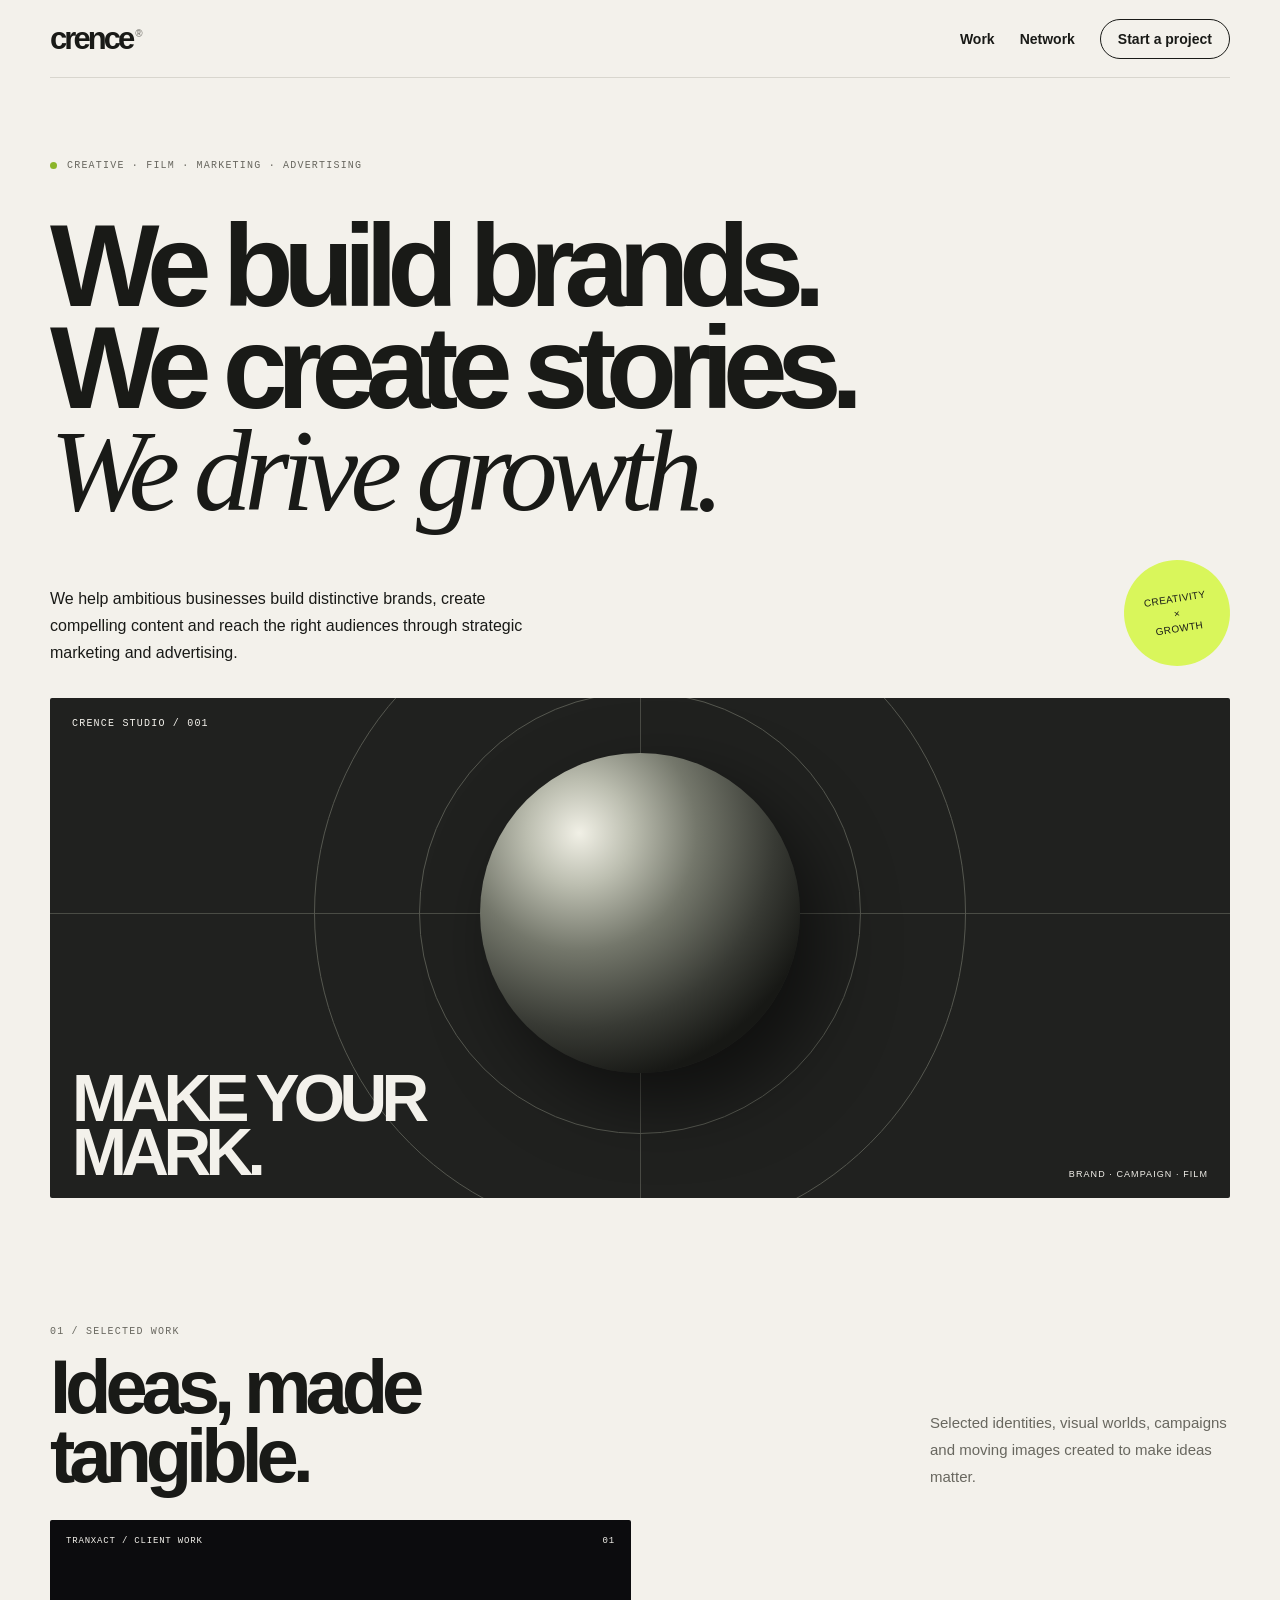
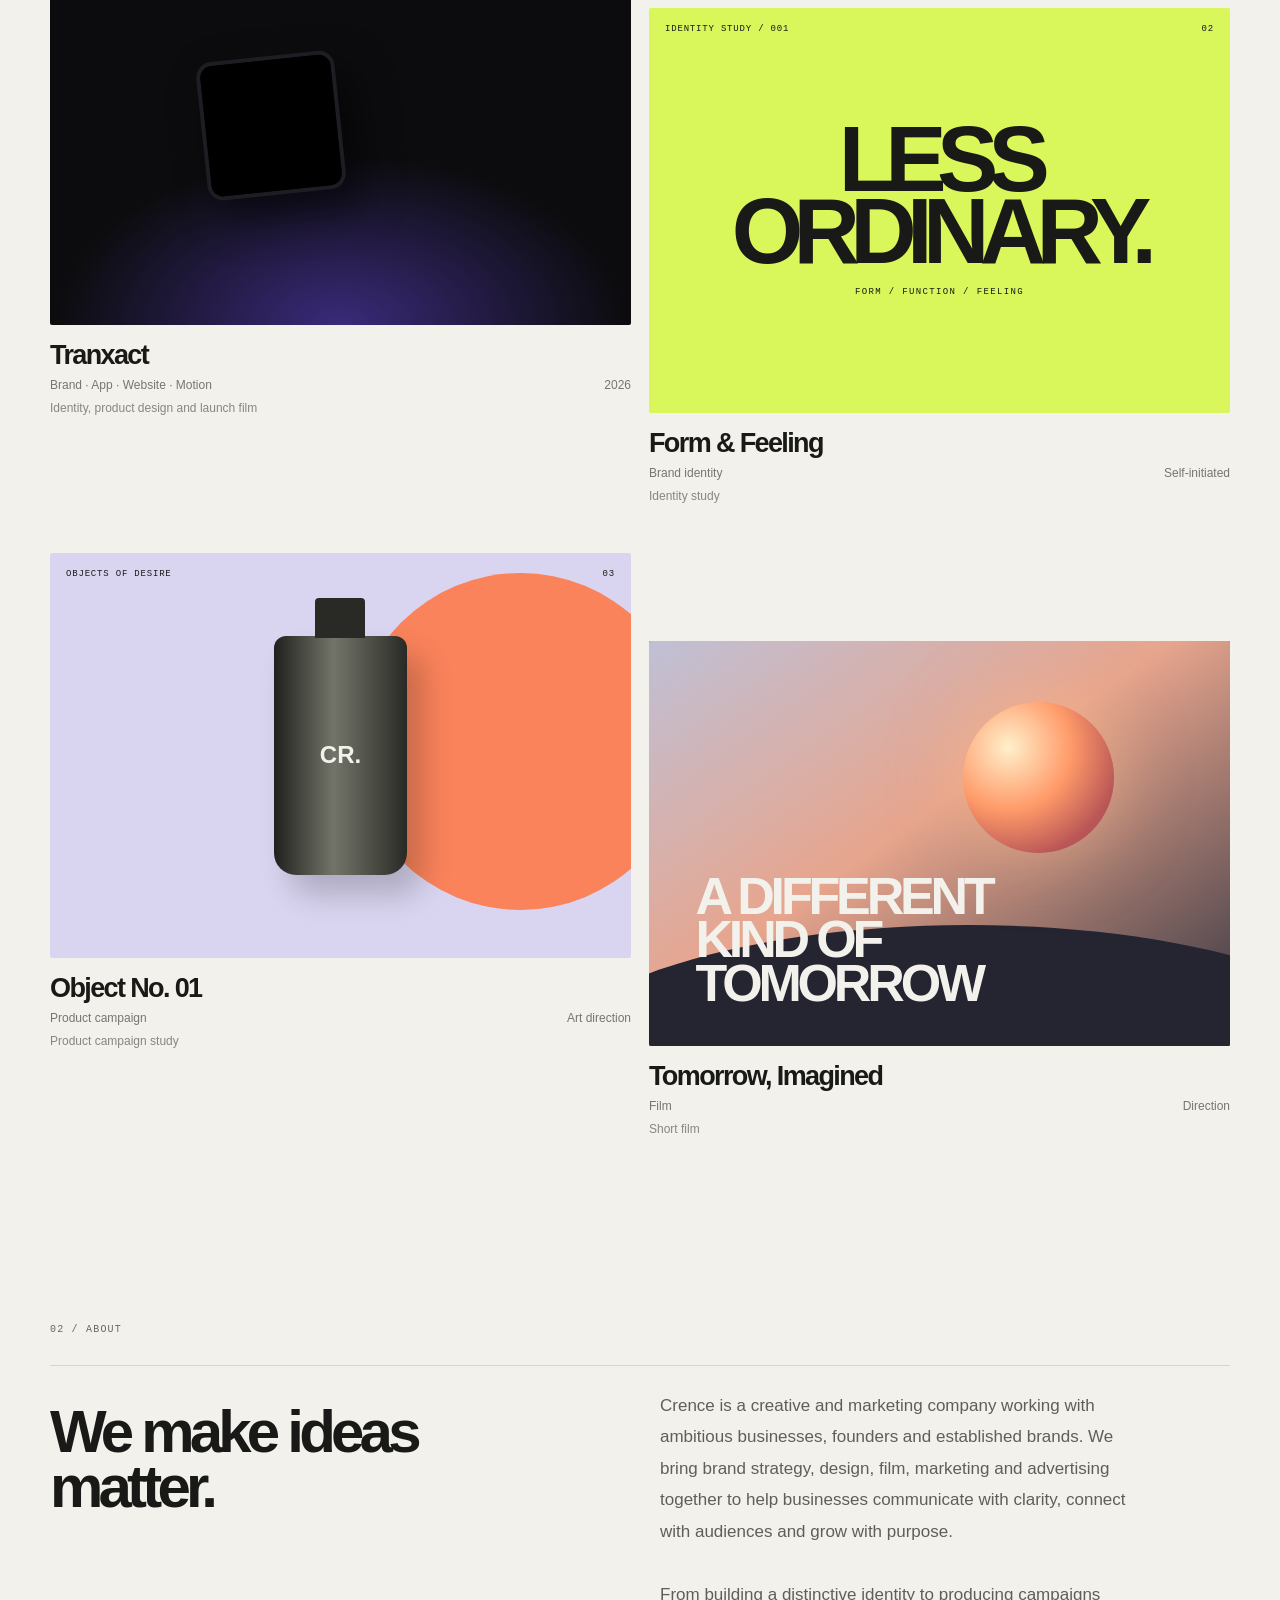
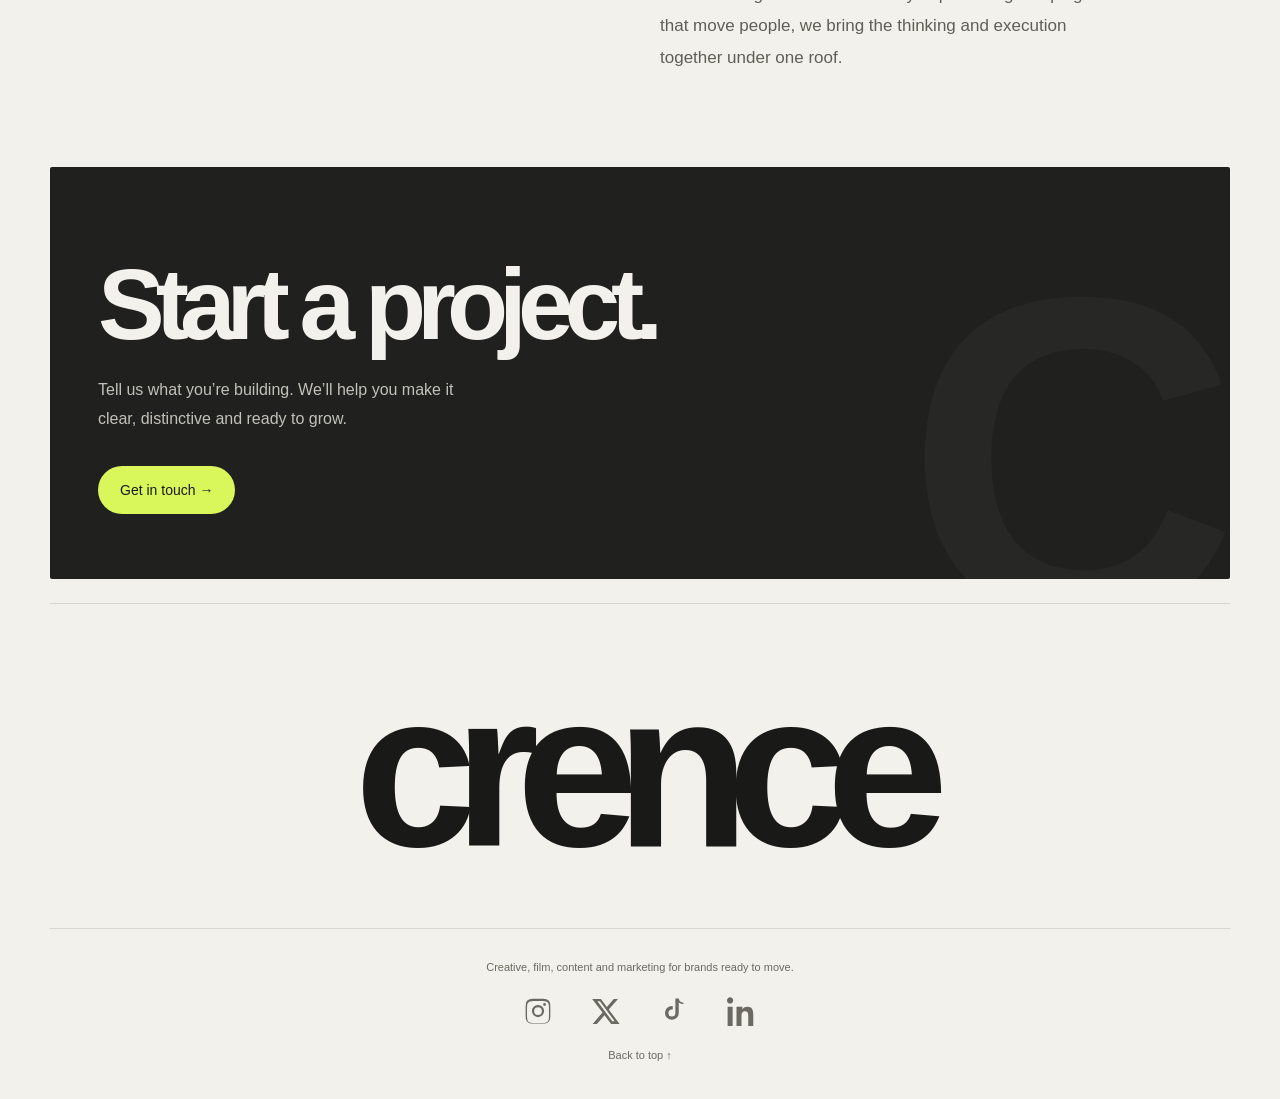
==== commit b17aa75f: "Add files via upload" ====
--- a/index.html
+++ b/index.html
@@ -98,8 +98,8 @@
       <section class="section" id="about">
         <div class="section-head"><div class="eyebrow">02 / About</div></div>
         <div class="about">
-          <h2>Clarity over noise.</h2>
-          <div class="about-copy">Crence is a creative and marketing company working with ambitious businesses and established brands. We bring brand strategy, design, film, marketing and advertising together to help businesses communicate with clarity, connect with audiences and grow with purpose.</div>
+          <h2>We make ideas<br>matter.</h2>
+          <div class="about-copy">Crence is a creative and marketing company working with ambitious businesses, founders and established brands. We bring brand strategy, design, film, marketing and advertising together to help businesses communicate with clarity, connect with audiences and grow with purpose.<br><br>From building a distinctive identity to producing campaigns that move people, we bring the thinking and execution together under one roof.</div>
         </div>
       </section>
       <section class="contact" id="contact">
@@ -111,9 +111,10 @@
       <footer>
         <span>Creative, film, content and marketing for brands ready to move.</span>
         <div class="footer-socials">
-          <a href="https://instagram.com" target="_blank">Instagram</a>
-          <a href="https://x.com" target="_blank">X</a>
-          <a href="https://linkedin.com" target="_blank">LinkedIn</a>
+          <a href="https://instagram.com" target="_blank" class="social-icon" aria-label="Instagram"><svg viewBox="0 0 24 24"><path d="M12 2.2c3.2 0 3.6 0 4.9.1 1.2.1 1.8.2 2.2.4.6.2 1 .5 1.4.9.4.4.7.8.9 1.4.2.4.4 1 .4 2.2.1 1.3.1 1.7.1 4.9s0 3.6-.1 4.9c-.1 1.2-.2 1.8-.4 2.2-.2.6-.5 1-.9 1.4-.4.4-.8.7-1.4.9-.4.2-1 .4-2.2.4-1.3.1-1.7.1-4.9.1s-3.6 0-4.9-.1c-1.2-.1-1.8-.2-2.2-.4-.6-.2-1-.5-1.4-.9-.4-.4-.7-.8-.9-1.4-.2-.4-.4-1-.4-2.2-.1-1.3-.1-1.7-.1-4.9s0-3.6.1-4.9c.1-1.2.2-1.8.4-2.2.2-.6.5-1 .9-1.4.4-.4.8-.7 1.4-.9.4-.2 1-.4 2.2-.4 1.3-.1 1.7-.1 4.9-.1zm0 1.8c-3.1 0-3.5 0-4.7.1-1 .1-1.6.2-1.9.3-.5.2-.8.4-1.1.7-.3.3-.5.6-.7 1.1-.1.3-.3.9-.3 1.9-.1 1.2-.1 1.6-.1 4.7s0 3.5.1 4.7c.1 1 .2 1.6.3 1.9.2.5.4.8.7 1.1.3.3.6.5 1.1.7.3.1.9.3 1.9.3 1.2.1 1.6.1 4.7.1s3.5 0 4.7-.1c1-.1 1.6-.2 1.9-.3.5-.2.8-.4 1.1-.7.3-.3.5-.6.7-1.1.1-.3.3-.9.3-1.9.1-1.2.1-1.6.1-4.7s0-3.5-.1-4.7c-.1-1-.2-1.6-.3-1.9-.2-.5-.4-.8-.7-1.1-.3-.3-.6-.5-1.1-.7-.3-.1-.9-.3-1.9-.3-1.2-.1-1.6-.1-4.7-.1zm0 3.1a4.9 4.9 0 110 9.8 4.9 4.9 0 010-9.8zm0 1.8a3.1 3.1 0 100 6.2 3.1 3.1 0 000-6.2zm6.4-2.1a1.1 1.1 0 11-2.3 0 1.1 1.1 0 012.3 0z"/></svg></a>
+          <a href="https://x.com" target="_blank" class="social-icon" aria-label="X"><svg viewBox="0 0 24 24"><path d="M18.2 2.3h3.4l-7.4 8.5 8.7 11.5h-6.8l-5.3-7-6.1 7H1.3l7.9-9.1L.9 2.3h7l4.8 6.4 5.5-6.4zm-1.2 17.9h1.9L7.1 4.2H5.1l11.9 16z"/></svg></a>
+          <a href="https://tiktok.com" target="_blank" class="social-icon" aria-label="TikTok"><svg viewBox="0 0 24 24"><path d="M19.6 6.3a6.5 6.5 0 01-3.8-1.2v8.4a5.5 5.5 0 11-5.5-5.5c.2 0 .5 0 .7.1v2.7a2.8 2.8 0 00-.7-.1 2.8 2.8 0 102.8 2.8V2h2.7a3.8 3.8 0 003.8 3.3V6.3z"/></svg></a>
+          <a href="https://linkedin.com" target="_blank" class="social-icon" aria-label="LinkedIn"><svg viewBox="0 0 24 24"><path d="M4.98 3.5C4.98 4.88 3.88 6 2.5 6S0 4.88 0 3.5 1.12 1 2.5 1s2.48 1.12 2.48 2.5zM.5 8.5h4V24h-4V8.5zM8.5 8.5h3.8v2.1h.1c.5-1 1.8-2.1 3.8-2.1 4.1 0 4.8 2.7 4.8 6.2V24h-4v-7.7c0-1.8 0-4.1-2.5-4.1s-2.9 2-2.9 4V24h-4V8.5z"/></svg></a>
         </div>
         <a href="#top">Back to top ↑</a>
       </footer>
@@ -205,12 +206,44 @@
     modal.addEventListener('click', e => { if (e.target === modal) closeCase(); });
     document.addEventListener('keydown', e => { if (e.key === 'Escape') closeCase(); });
 
-    // Contact modal placeholder
+    // Contact form
+    const contactModal = document.createElement('div');
+    contactModal.className = 'contact-modal';
+    contactModal.innerHTML = `
+      <div class="contact-panel">
+        <button class="form-close" data-close-contact>×</button>
+        <div class="eyebrow">Start a project</div>
+        <h2>Tell us what you’re building.</h2>
+        <p>We’ll reply within a day or two.</p>
+        <form id="contact-form">
+          <div class="form-grid">
+            <div class="form-field"><label>Name</label><input name="name" required></div>
+            <div class="form-field"><label>Email</label><input name="email" type="email" required></div>
+            <div class="form-field full"><label>Project</label><input name="project" required></div>
+            <div class="form-field full"><label>Message</label><textarea name="message" required></textarea></div>
+          </div>
+          <div class="form-actions">
+            <button type="submit" class="form-submit">Send</button>
+            <span style="font-size:11px;color:#888">or email crencehq@gmail.com</span>
+          </div>
+        </form>
+      </div>`;
+    document.body.appendChild(contactModal);
+
     document.querySelectorAll('[data-open-contact]').forEach(btn => {
       btn.addEventListener('click', e => {
         e.preventDefault();
-        alert('Contact form coming soon. Email crencehq@gmail.com');
+        contactModal.classList.add('open');
       });
+    });
+    contactModal.querySelector('[data-close-contact]').addEventListener('click', () => contactModal.classList.remove('open'));
+    contactModal.addEventListener('click', e => { if (e.target === contactModal) contactModal.classList.remove('open'); });
+    document.getElementById('contact-form').addEventListener('submit', e => {
+      e.preventDefault();
+      const data = new FormData(e.target);
+      const body = Array.from(data.entries()).map(([k,v]) => k + ': ' + v).join('\n');
+      window.location.href = 'mailto:crencehq@gmail.com?subject=Project enquiry&body=' + encodeURIComponent(body);
+      contactModal.classList.remove('open');
     });
 
     // Reveal
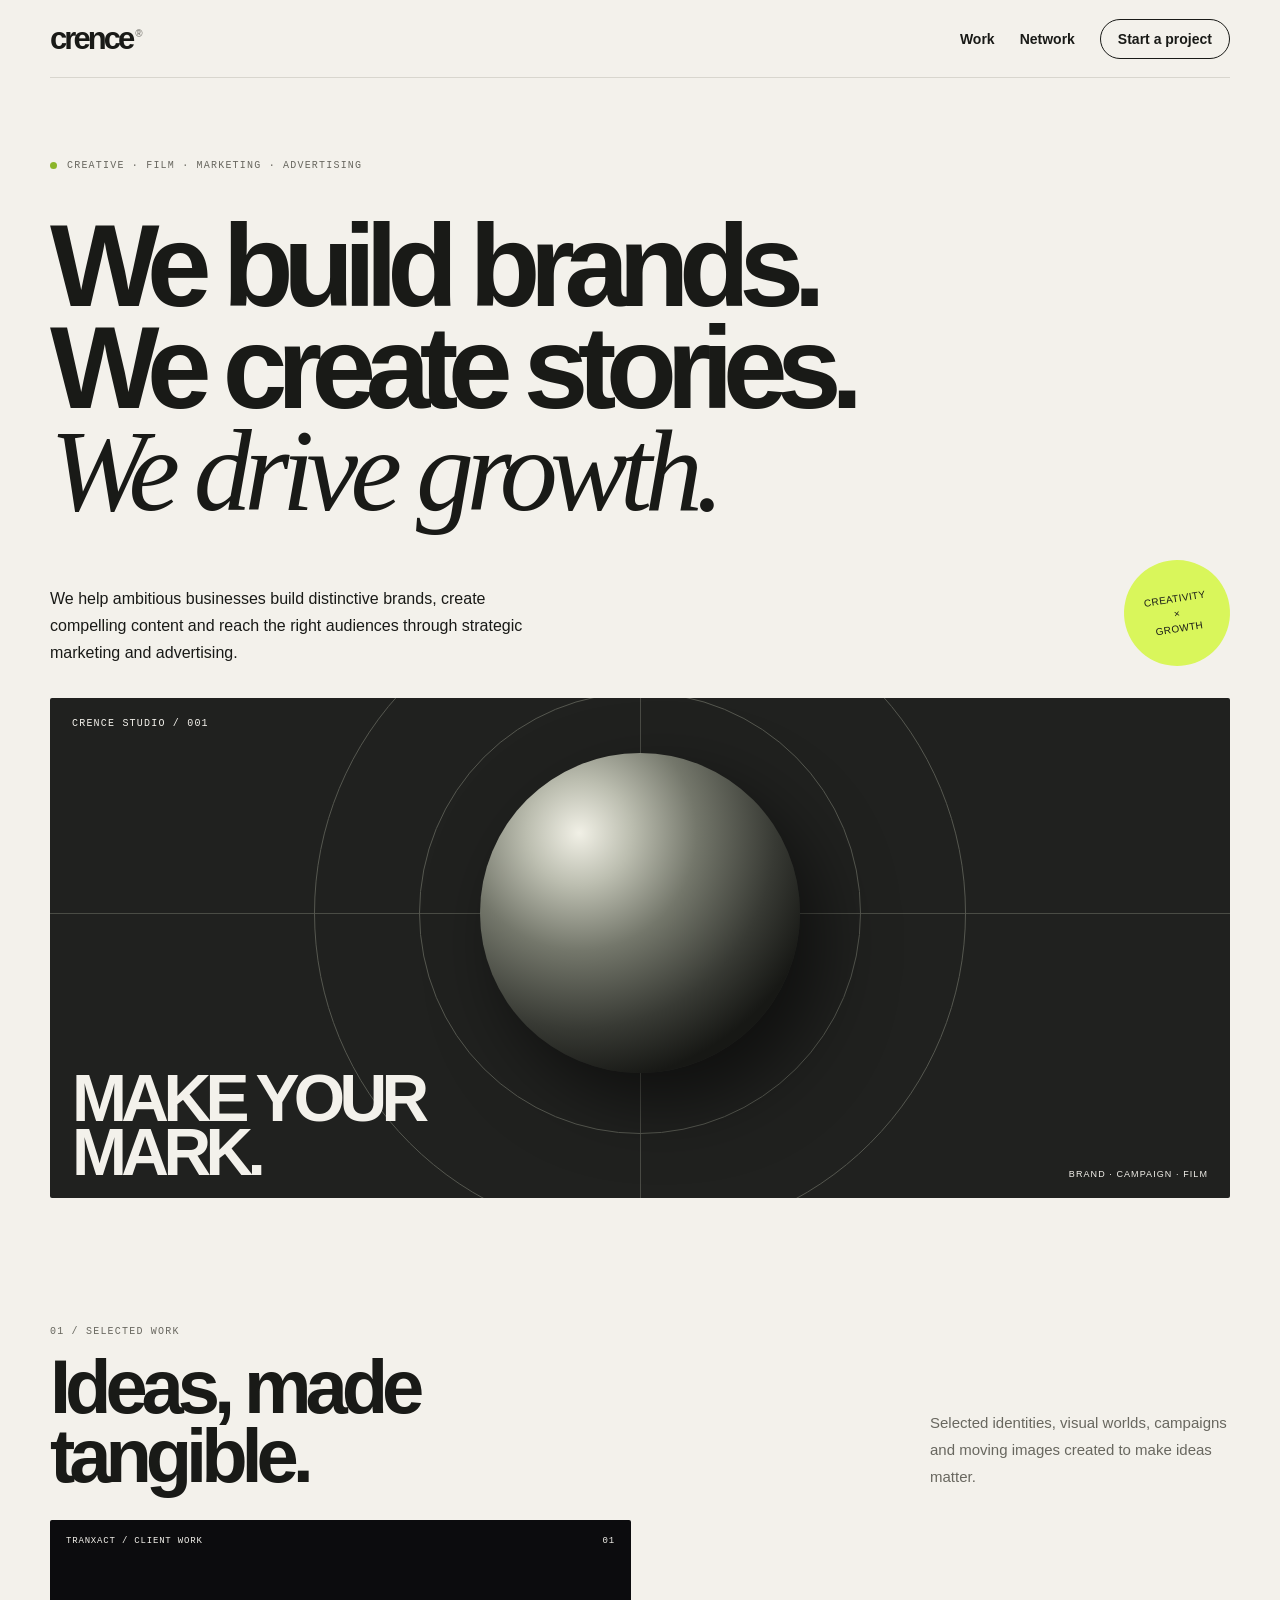
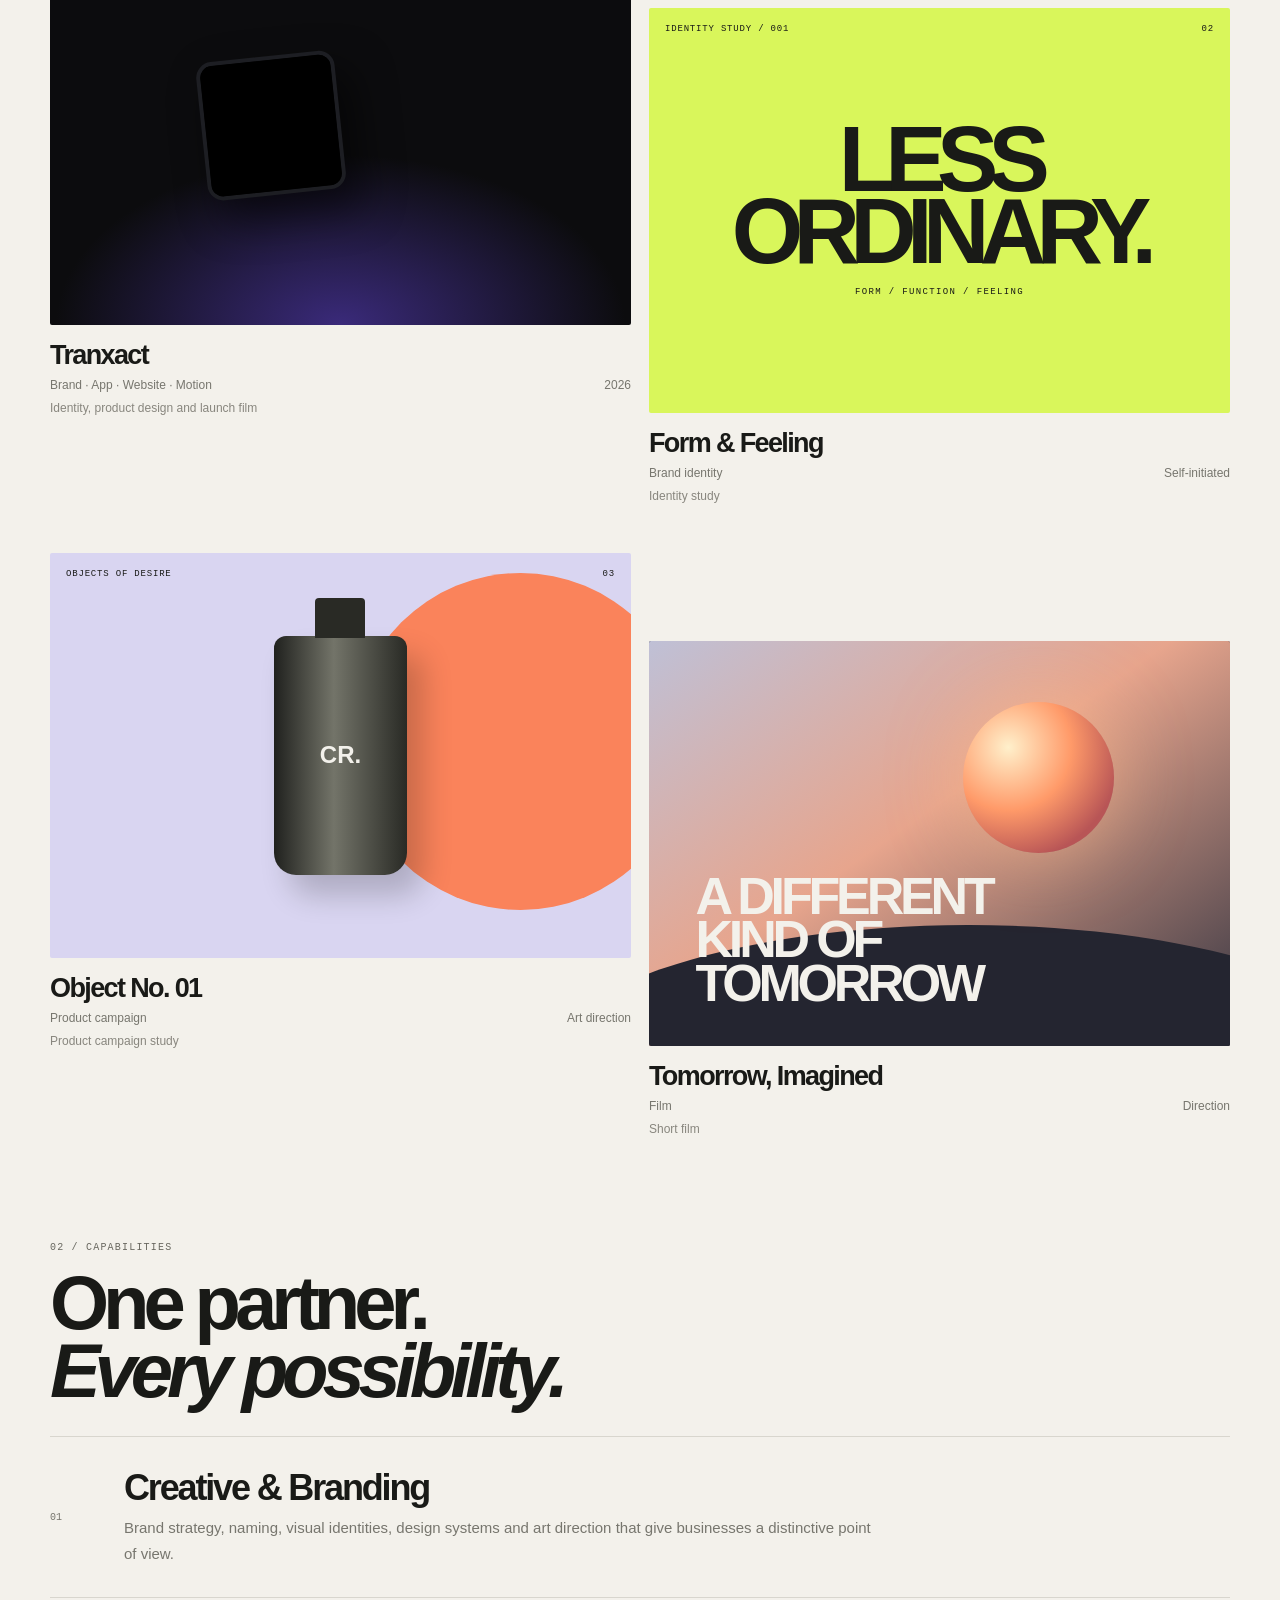
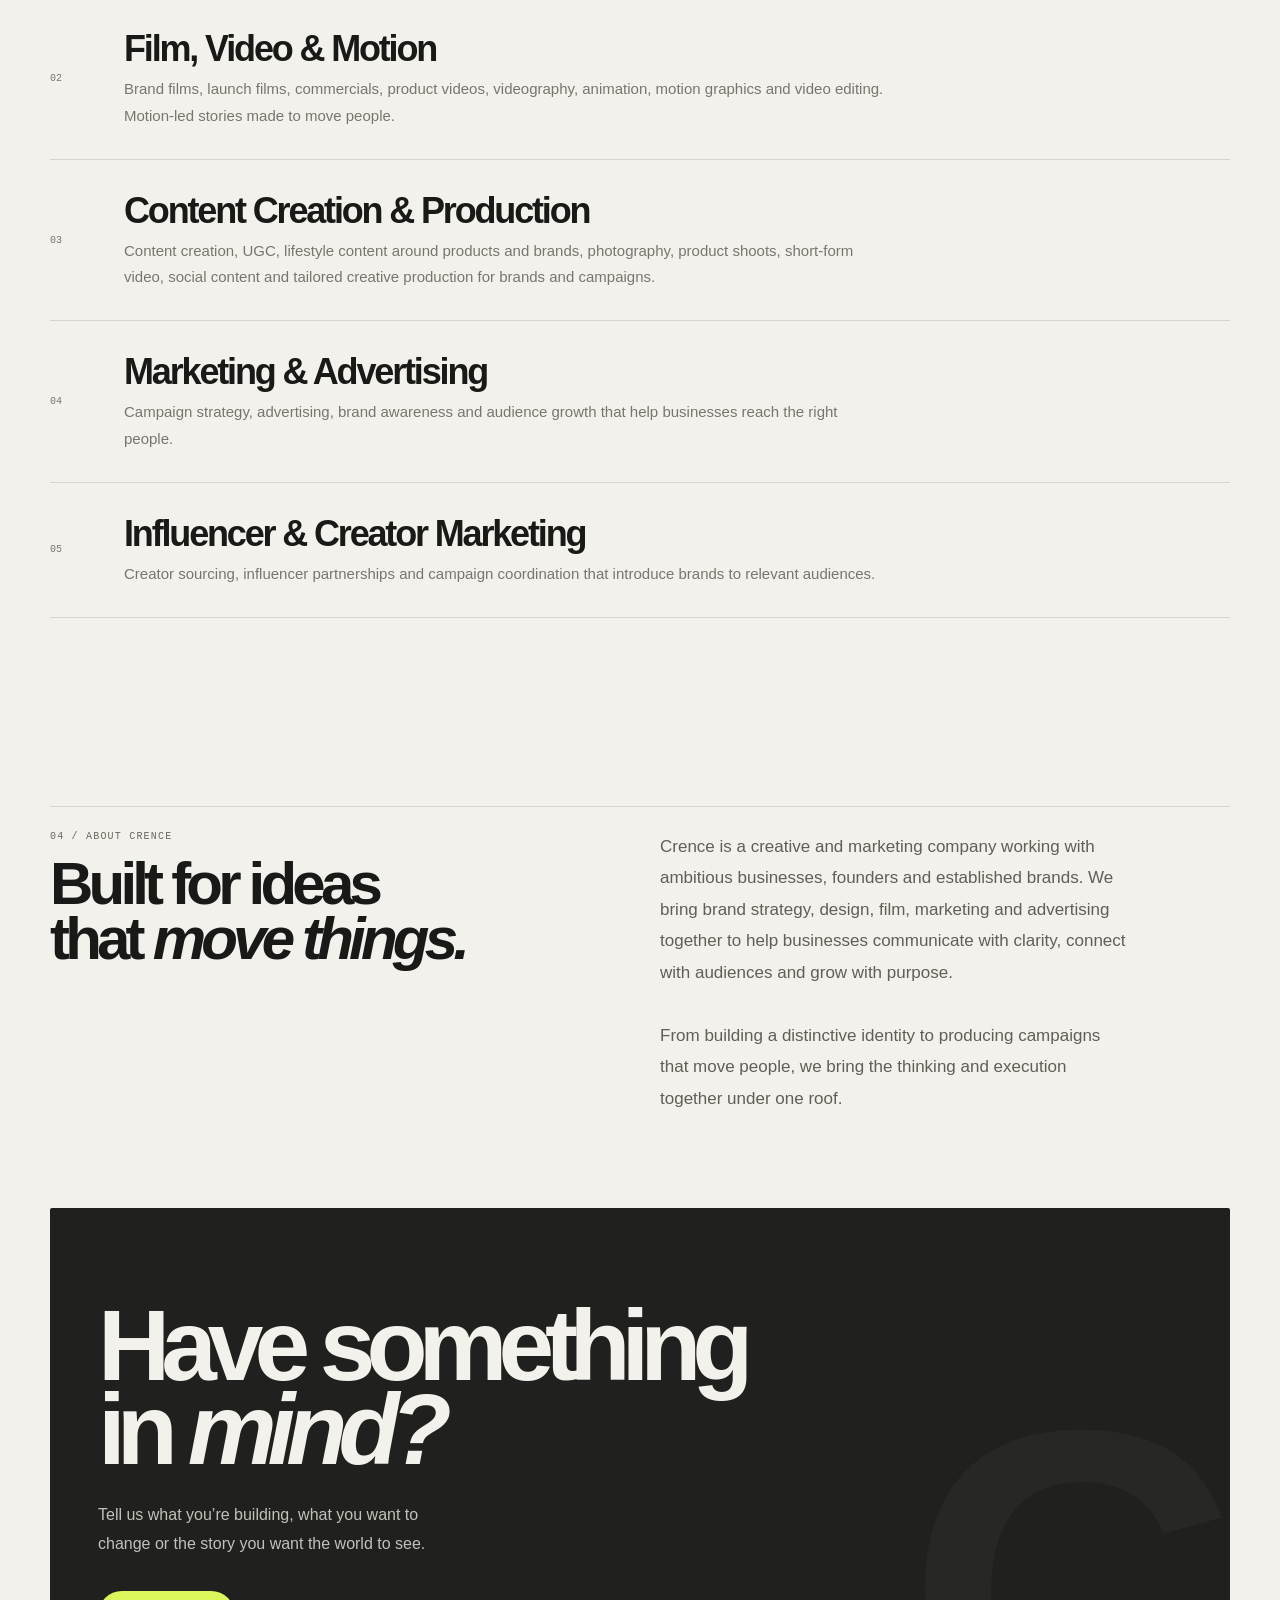
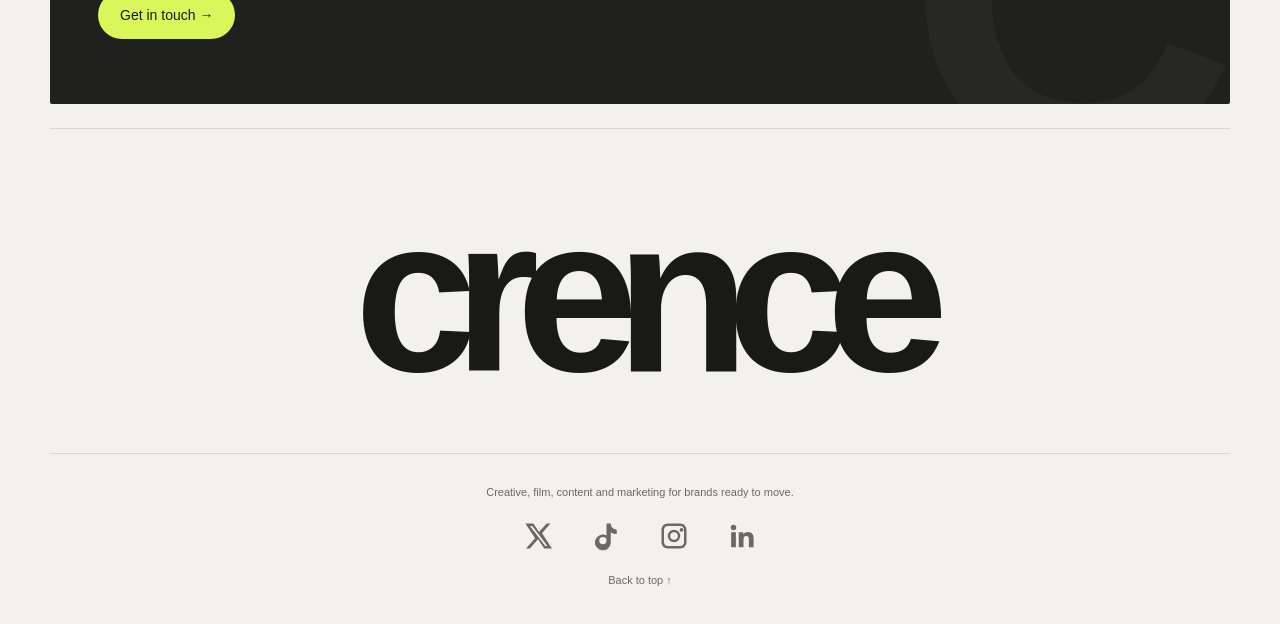
==== commit 9094b987: "Add files via upload" ====
--- a/index.html
+++ b/index.html
@@ -95,26 +95,45 @@
           </article>
         </div>
       </section>
+      
+      <section class="section" id="capabilities" style="padding-top:12px">
+        <div class="section-head"><div><div class="eyebrow">02 / Capabilities</div><h2>One partner.<br><em>Every possibility.</em></h2></div></div>
+        <div class="services">
+          <div class="service"><div class="service-num">01</div><div><h3>Creative & Branding</h3><p>Brand strategy, naming, visual identities, design systems and art direction that give businesses a distinctive point of view.</p></div></div>
+          <div class="service"><div class="service-num">02</div><div><h3>Film, Video & Motion</h3><p>Brand films, launch films, commercials, product videos, videography, animation, motion graphics and video editing. Motion-led stories made to move people.</p></div></div>
+          <div class="service"><div class="service-num">03</div><div><h3>Content Creation & Production</h3><p>Content creation, UGC, lifestyle content around products and brands, photography, product shoots, short-form video, social content and tailored creative production for brands and campaigns.</p></div></div>
+          <div class="service"><div class="service-num">04</div><div><h3>Marketing & Advertising</h3><p>Campaign strategy, advertising, brand awareness and audience growth that help businesses reach the right people.</p></div></div>
+          <div class="service"><div class="service-num">05</div><div><h3>Influencer & Creator Marketing</h3><p>Creator sourcing, influencer partnerships and campaign coordination that introduce brands to relevant audiences.</p></div></div>
+        </div>
+      </section>
+
       <section class="section" id="about">
-        <div class="section-head"><div class="eyebrow">02 / About</div></div>
-        <div class="about">
-          <h2>We make ideas<br>matter.</h2>
+        <div class="about reveal" id="about">
+          <div><div class="eyebrow">04 / About Crence</div><h2>Built for ideas<br>that <em>move things.</em></h2></div>
           <div class="about-copy">Crence is a creative and marketing company working with ambitious businesses, founders and established brands. We bring brand strategy, design, film, marketing and advertising together to help businesses communicate with clarity, connect with audiences and grow with purpose.<br><br>From building a distinctive identity to producing campaigns that move people, we bring the thinking and execution together under one roof.</div>
         </div>
       </section>
       <section class="contact" id="contact">
-        <h2>Start a project.</h2>
-        <p>Tell us what you’re building. We’ll help you make it clear, distinctive and ready to grow.</p>
+        <h2>Have something<br>in <em>mind?</em></h2>
+        <p>Tell us what you’re building, what you want to change or the story you want the world to see.</p>
         <a class="contact-btn" href="#" data-open-contact>Get in touch →</a>
       </section>
       <div class="signature-line"><h2>crence</h2></div>
       <footer>
         <span>Creative, film, content and marketing for brands ready to move.</span>
         <div class="footer-socials">
-          <a href="https://instagram.com" target="_blank" class="social-icon" aria-label="Instagram"><svg viewBox="0 0 24 24"><path d="M12 2.2c3.2 0 3.6 0 4.9.1 1.2.1 1.8.2 2.2.4.6.2 1 .5 1.4.9.4.4.7.8.9 1.4.2.4.4 1 .4 2.2.1 1.3.1 1.7.1 4.9s0 3.6-.1 4.9c-.1 1.2-.2 1.8-.4 2.2-.2.6-.5 1-.9 1.4-.4.4-.8.7-1.4.9-.4.2-1 .4-2.2.4-1.3.1-1.7.1-4.9.1s-3.6 0-4.9-.1c-1.2-.1-1.8-.2-2.2-.4-.6-.2-1-.5-1.4-.9-.4-.4-.7-.8-.9-1.4-.2-.4-.4-1-.4-2.2-.1-1.3-.1-1.7-.1-4.9s0-3.6.1-4.9c.1-1.2.2-1.8.4-2.2.2-.6.5-1 .9-1.4.4-.4.8-.7 1.4-.9.4-.2 1-.4 2.2-.4 1.3-.1 1.7-.1 4.9-.1zm0 1.8c-3.1 0-3.5 0-4.7.1-1 .1-1.6.2-1.9.3-.5.2-.8.4-1.1.7-.3.3-.5.6-.7 1.1-.1.3-.3.9-.3 1.9-.1 1.2-.1 1.6-.1 4.7s0 3.5.1 4.7c.1 1 .2 1.6.3 1.9.2.5.4.8.7 1.1.3.3.6.5 1.1.7.3.1.9.3 1.9.3 1.2.1 1.6.1 4.7.1s3.5 0 4.7-.1c1-.1 1.6-.2 1.9-.3.5-.2.8-.4 1.1-.7.3-.3.5-.6.7-1.1.1-.3.3-.9.3-1.9.1-1.2.1-1.6.1-4.7s0-3.5-.1-4.7c-.1-1-.2-1.6-.3-1.9-.2-.5-.4-.8-.7-1.1-.3-.3-.6-.5-1.1-.7-.3-.1-.9-.3-1.9-.3-1.2-.1-1.6-.1-4.7-.1zm0 3.1a4.9 4.9 0 110 9.8 4.9 4.9 0 010-9.8zm0 1.8a3.1 3.1 0 100 6.2 3.1 3.1 0 000-6.2zm6.4-2.1a1.1 1.1 0 11-2.3 0 1.1 1.1 0 012.3 0z"/></svg></a>
-          <a href="https://x.com" target="_blank" class="social-icon" aria-label="X"><svg viewBox="0 0 24 24"><path d="M18.2 2.3h3.4l-7.4 8.5 8.7 11.5h-6.8l-5.3-7-6.1 7H1.3l7.9-9.1L.9 2.3h7l4.8 6.4 5.5-6.4zm-1.2 17.9h1.9L7.1 4.2H5.1l11.9 16z"/></svg></a>
-          <a href="https://tiktok.com" target="_blank" class="social-icon" aria-label="TikTok"><svg viewBox="0 0 24 24"><path d="M19.6 6.3a6.5 6.5 0 01-3.8-1.2v8.4a5.5 5.5 0 11-5.5-5.5c.2 0 .5 0 .7.1v2.7a2.8 2.8 0 00-.7-.1 2.8 2.8 0 102.8 2.8V2h2.7a3.8 3.8 0 003.8 3.3V6.3z"/></svg></a>
-          <a href="https://linkedin.com" target="_blank" class="social-icon" aria-label="LinkedIn"><svg viewBox="0 0 24 24"><path d="M4.98 3.5C4.98 4.88 3.88 6 2.5 6S0 4.88 0 3.5 1.12 1 2.5 1s2.48 1.12 2.48 2.5zM.5 8.5h4V24h-4V8.5zM8.5 8.5h3.8v2.1h.1c.5-1 1.8-2.1 3.8-2.1 4.1 0 4.8 2.7 4.8 6.2V24h-4v-7.7c0-1.8 0-4.1-2.5-4.1s-2.9 2-2.9 4V24h-4V8.5z"/></svg></a>
+          <a class="social-icon" href="https://x.com/ItsCrence_" target="_blank" rel="noopener noreferrer" aria-label="Crence on X" title="X">
+            <svg viewBox="0 0 24 24" aria-hidden="true"><path d="M18.9 2H22l-6.78 7.75L23.2 22h-6.25l-4.9-7.45L5.53 22H2.4l7.25-8.29L1.9 2h6.4l4.43 6.77L18.9 2Zm-1.1 18h1.73L7.37 3.9H5.51L17.8 20Z"/></svg>
+          </a>
+          <a class="social-icon" href="https://www.tiktok.com/@ItsCrence" target="_blank" rel="noopener noreferrer" aria-label="Crence on TikTok" title="TikTok">
+            <svg viewBox="0 0 24 24" aria-hidden="true"><path d="M19.59 6.69a4.83 4.83 0 0 1-3.77-4.25V2h-3.43v13.67a2.9 2.9 0 0 1-2.9 2.9 2.9 2.9 0 1 1 2.9-2.9c0-.24-.03-.47-.08-.69v-3.5a6.33 6.33 0 1 0 3.51 5.68V8.9a8.16 8.16 0 0 0 4.77 1.54V7.02c-.34 0-.67-.11-1-.33Z"/></svg>
+          </a>
+          <a class="social-icon" href="https://www.instagram.com/itscrence/" target="_blank" rel="noopener noreferrer" aria-label="Crence on Instagram" title="Instagram">
+            <svg viewBox="0 0 24 24" aria-hidden="true"><path d="M7 2C4.24 2 2 4.24 2 7v10c0 2.76 2.24 5 5 5h10c2.76 0 5-2.24 5-5V7c0-2.76-2.24-5-5-5H7zm0 2h10c1.66 0 3 1.34 3 3v10c0 1.66-1.34 3-3 3H7c-1.66 0-3-1.34-3-3V7c0-1.66 1.34-3 3-3zm11 1.5a1.5 1.5 0 1 0 0 3 1.5 1.5 0 0 0 0-3zM12 7a5 5 0 1 0 0 10 5 5 0 0 0 0-10zm0 2a3 3 0 1 1 0 6 3 3 0 0 1 0-6z"/></svg>
+          </a>
+          <a class="social-icon" href="https://www.linkedin.com/company/crence/" target="_blank" rel="noopener noreferrer" aria-label="Crence on LinkedIn" title="LinkedIn">
+            <svg viewBox="0 0 24 24" aria-hidden="true"><path d="M5.2 3a2.2 2.2 0 1 0 0 4.4 2.2 2.2 0 0 0 0-4.4zM3.3 9h3.8v12H3.3V9zm6.1 0H13v1.6h.1c.5-.9 1.7-1.9 3.6-1.9 3.9 0 4.6 2.5 4.6 5.7V21h-3.8v-5.8c0-1.4 0-3.2-2-3.2s-2.3 1.5-2.3 3.1V21H9.4V9z"/></svg>
+          </a>
         </div>
         <a href="#top">Back to top ↑</a>
       </footer>
